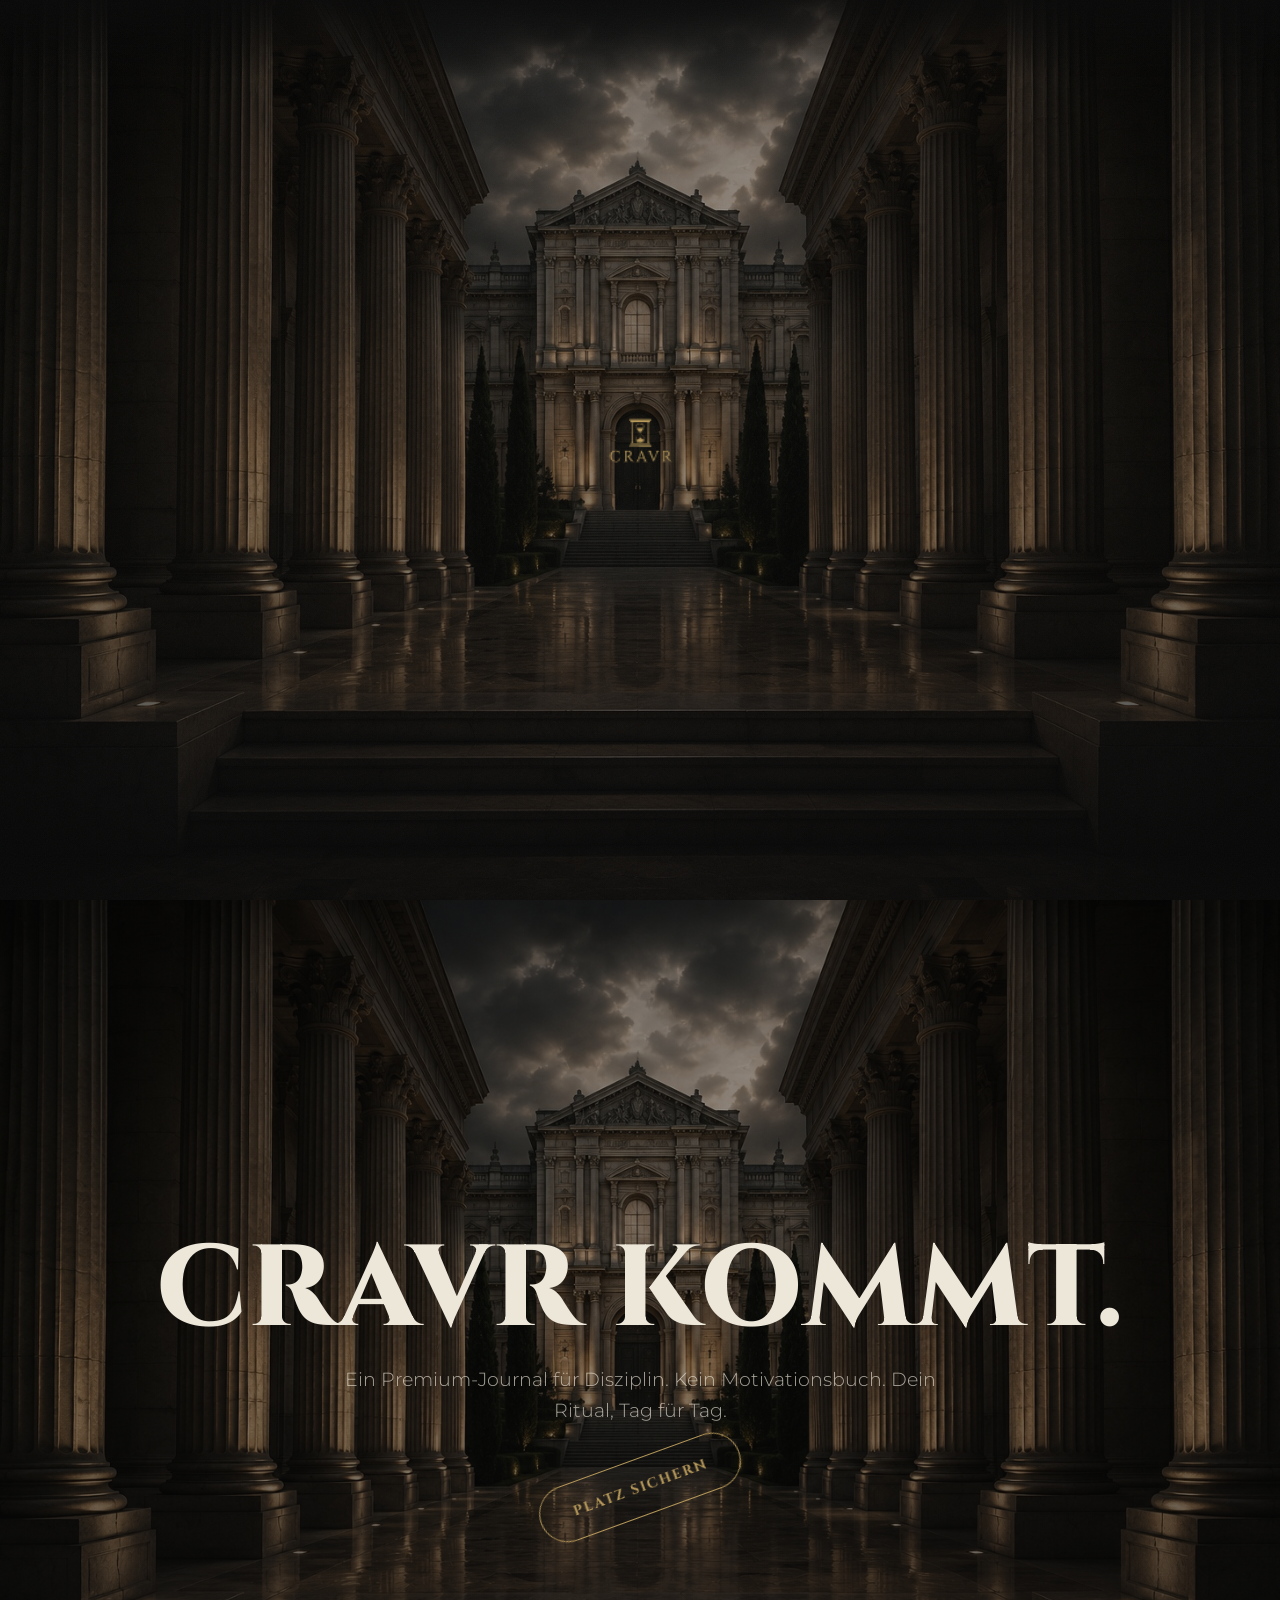
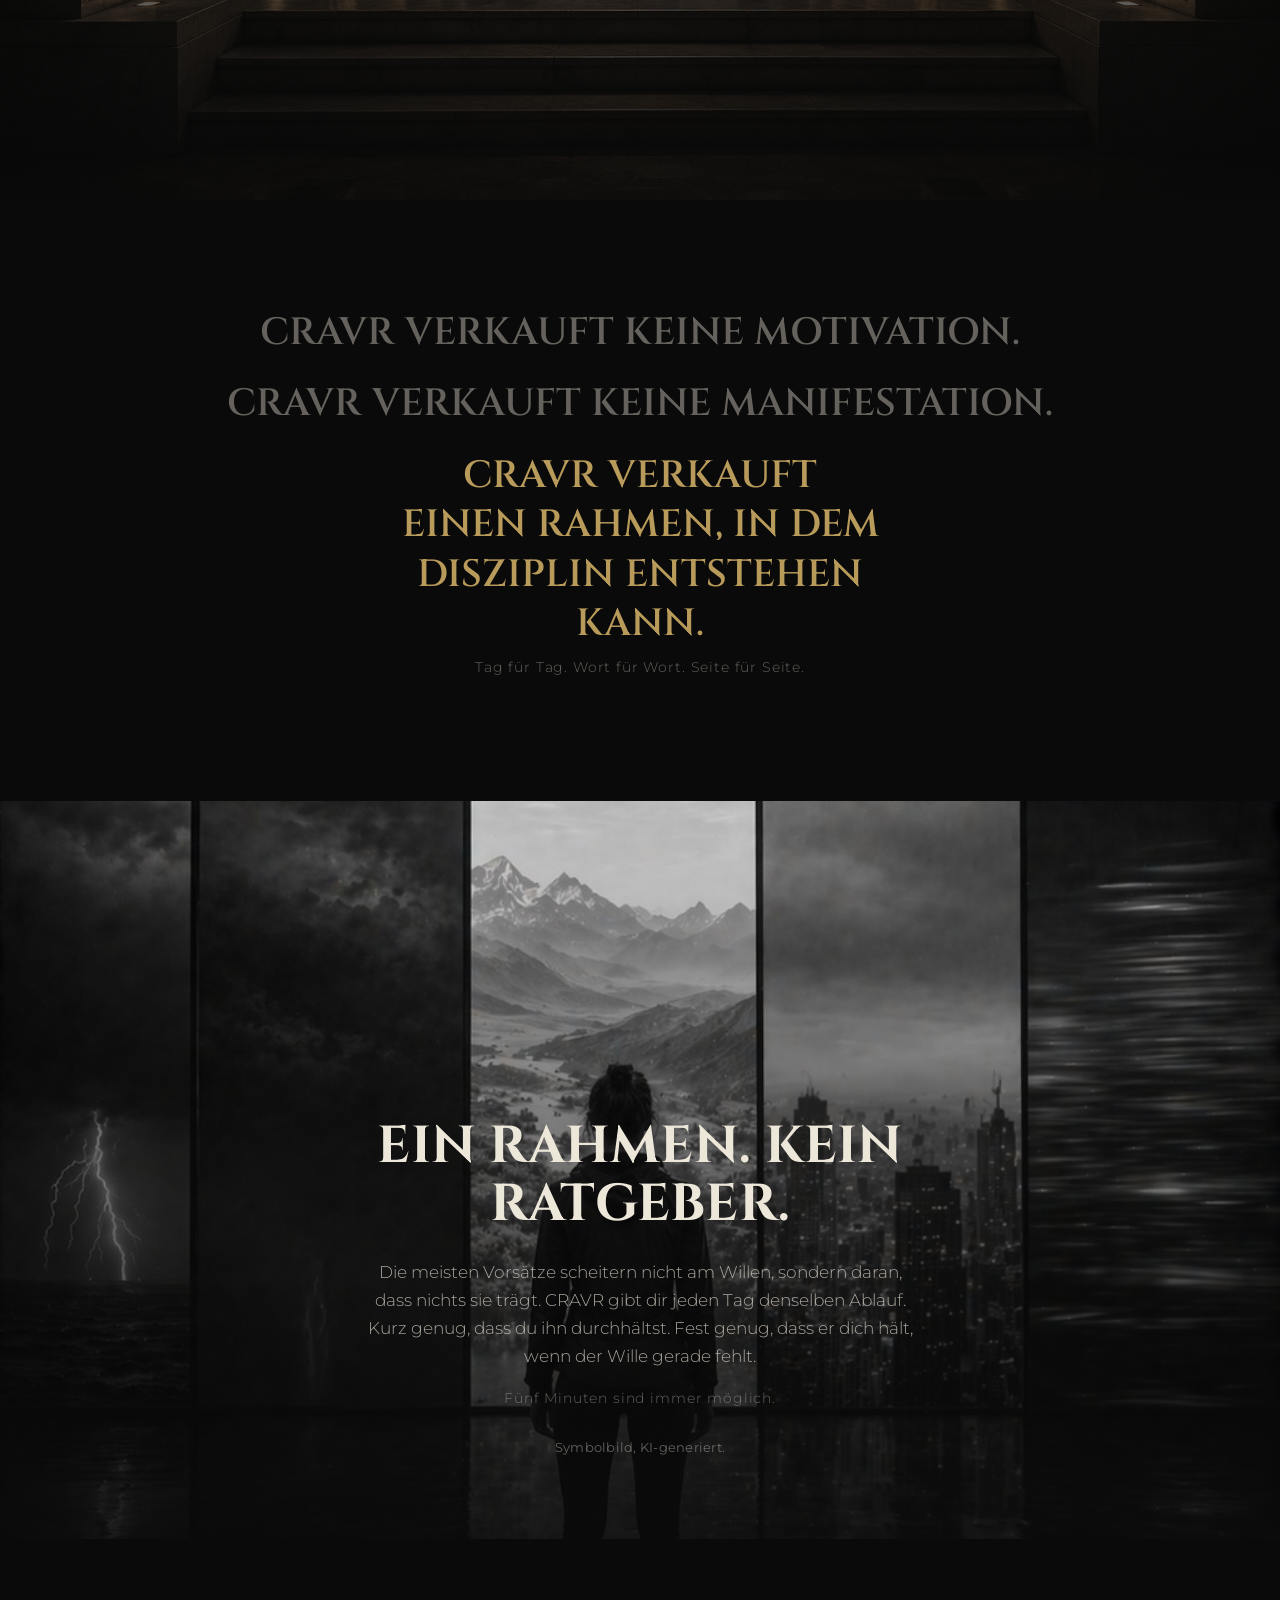
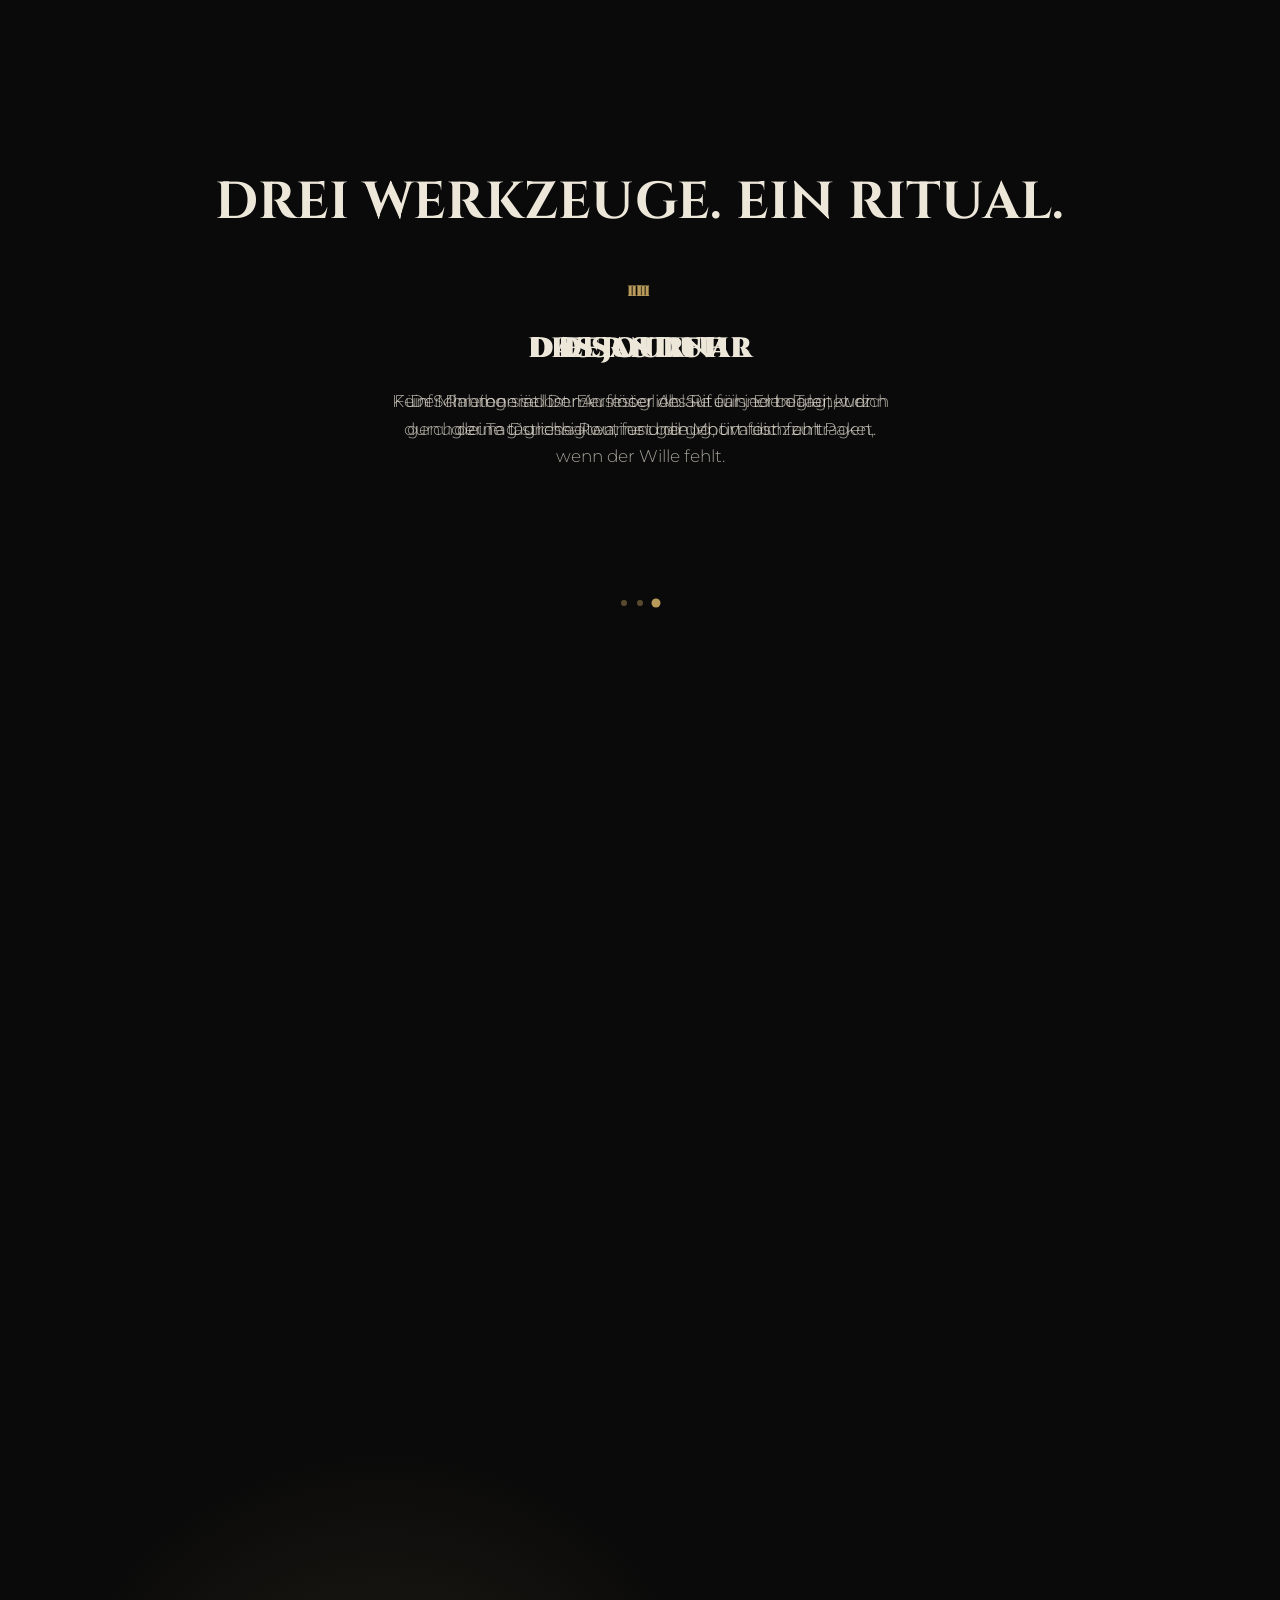
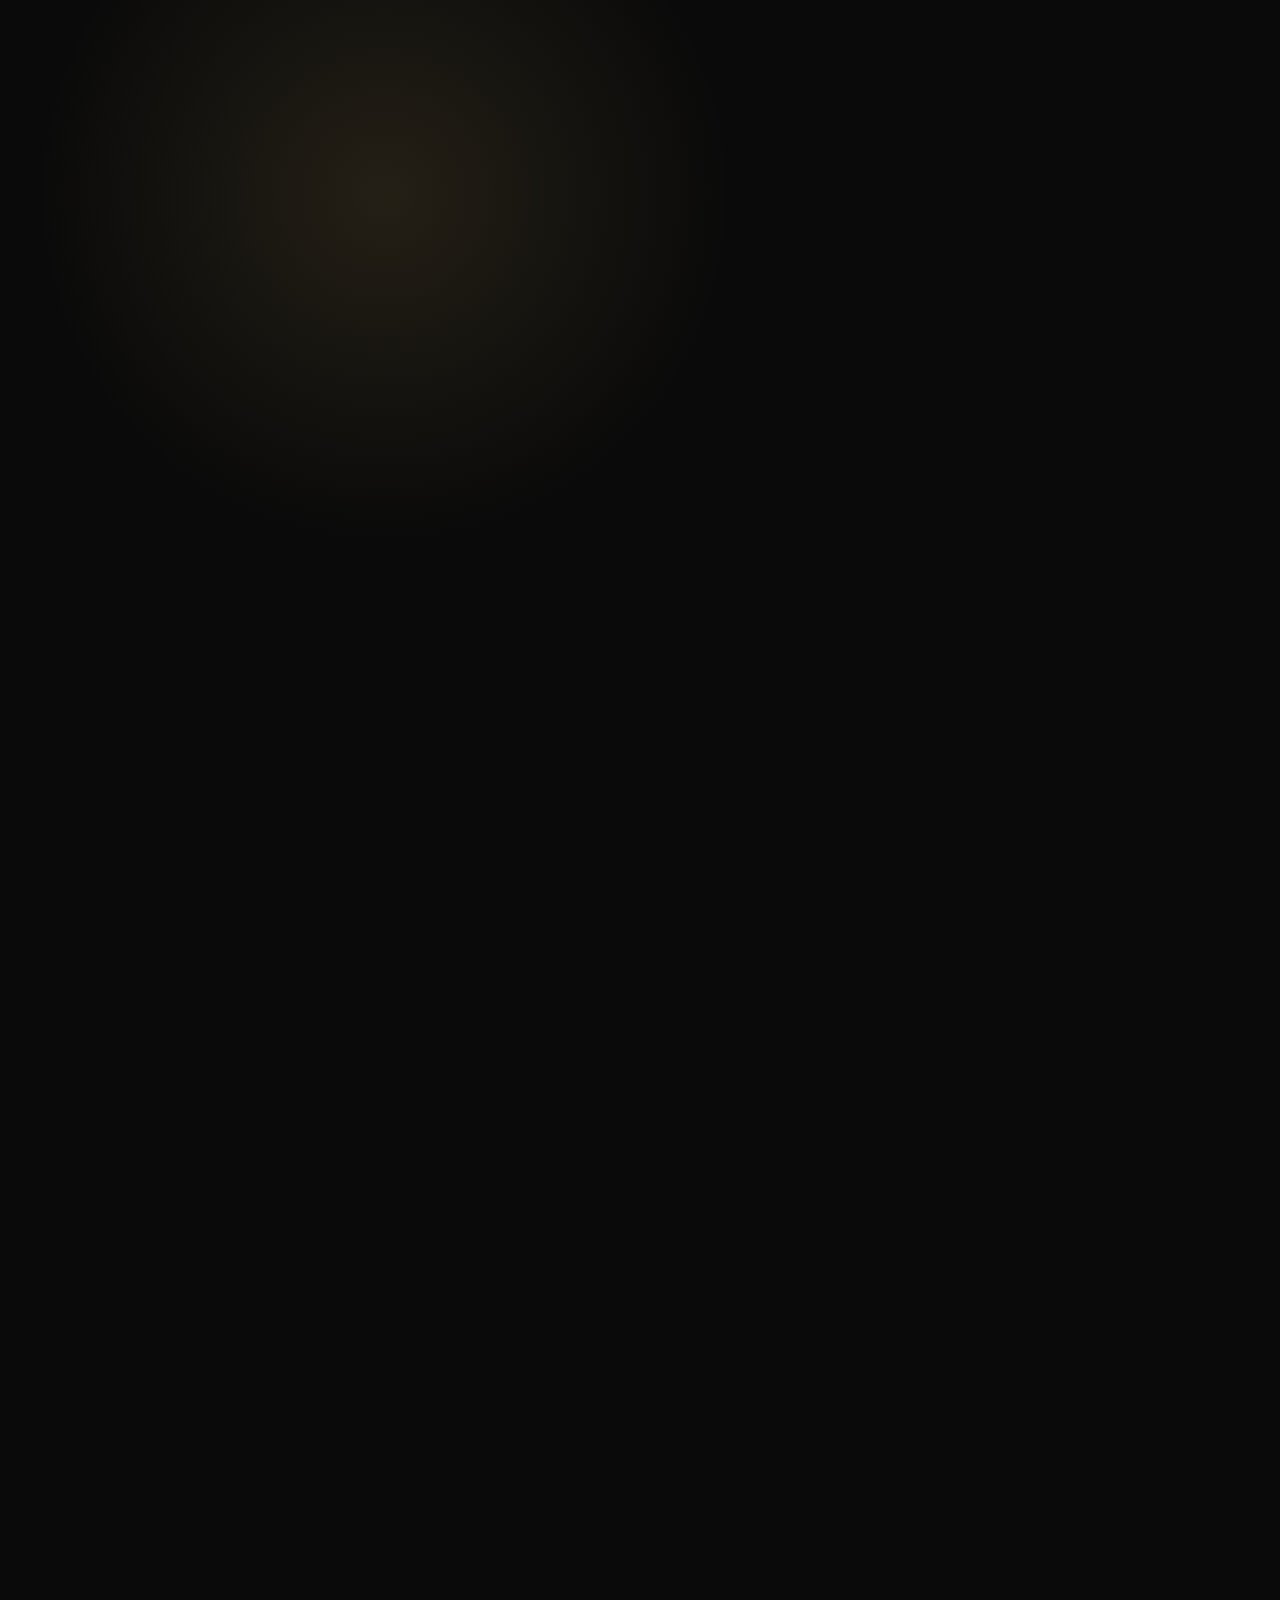
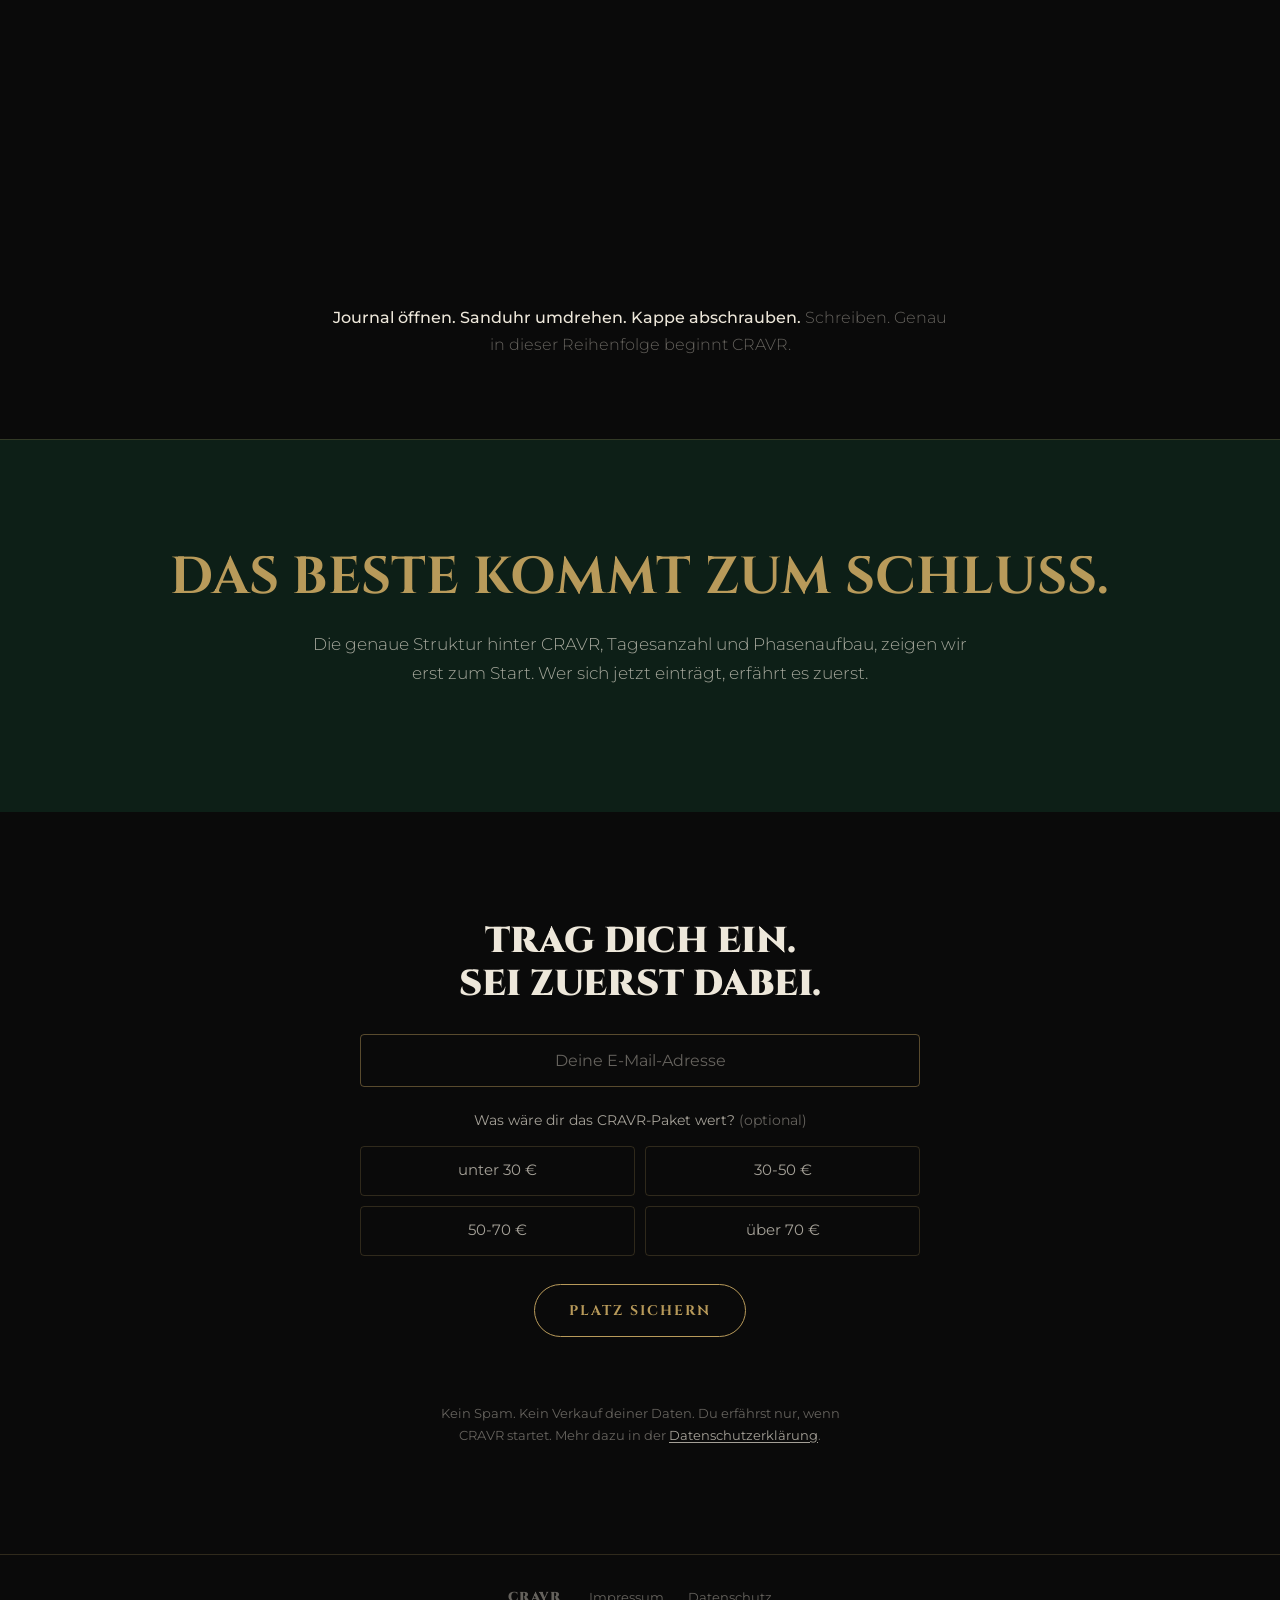
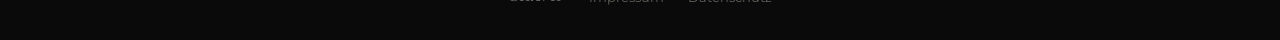
==== index.html @ fe22e970 "Zweite Feedback-Runde: Intro-Sequenz, Tempo, Copy - Neuer Intro-Bereich vor dem Hero: nur das grosse" ====
<!DOCTYPE html>
<html lang="de">
<head>
<meta charset="UTF-8">
<meta name="viewport" content="width=device-width, initial-scale=1.0">
<title>CRAVR kommt. Warteliste</title>
<meta name="description" content="CRAVR: ein Premium-Journal für Disziplin, mit Sanduhr und Stift als Teil des Rituals. Trag dich ein und sei zuerst dabei, wenn CRAVR startet.">
<meta name="robots" content="noindex, nofollow">
<meta property="og:title" content="CRAVR kommt.">
<meta property="og:description" content="Ein Premium-Journal für Disziplin. Trag dich ein und sei zuerst dabei.">
<meta property="og:image" content="assets/hero-architektur.jpg">
<meta property="og:type" content="website">
<link rel="icon" type="image/svg+xml" href="assets/logo.svg">
<link rel="stylesheet" href="styles.css">
</head>
<body>

  <div class="noise" aria-hidden="true"></div>

  <!-- Fester Kopfbereich: immer sichtbar, enthaelt nur zwei unsichtbare
       Zielmarken. Logo und Button "docken" dort per Scroll-Animation an,
       siehe .logo-fly / .cta-fly weiter unten. -->
  <header class="site-header">
    <div class="site-header-inner">
      <span class="header-slot header-slot-logo" data-header-logo-slot></span>
      <span class="header-slot header-slot-cta" data-header-cta-slot></span>
    </div>
  </header>

  <!-- Die tatsaechlich sichtbaren, beweglichen Elemente. Fixiert positioniert,
       ihre Position/Groesse wird per Scroll-Fortschritt berechnet (script.js).
       Ohne JavaScript oder bei reduzierter Bewegung bleiben sie unsichtbar,
       die Ankerpunkte in Intro und Hero uebernehmen dann die Anzeige. -->
  <img class="logo-fly" data-logo-fly src="assets/logo.svg" alt="CRAVR" width="40" height="40">
  <a class="ghost-button cta-fly" data-cta-fly href="#anmeldung">Platz sichern</a>

  <main>

    <!-- Intro: nur das Logo, gross. Materialisiert beim Laden, danach
         automatischer Weiterscroll zum Hauptbereich (script.js). -->
    <section class="intro-stage" data-intro-stage>
      <img class="hero-image" src="assets/hero-architektur.jpg" alt="" width="1536" height="1024">
      <div class="hero-scrim" aria-hidden="true"></div>
      <div class="intro-content">
        <img class="logo-anchor" data-logo-anchor src="assets/logo.svg" alt="CRAVR" width="92" height="92">
      </div>
    </section>

    <!-- Hero: Headline, Subline, CTA. Teilt sich das Architekturbild mit dem
         Intro fuer einen nahtlosen Eindruck. -->
    <section class="hero" data-hero>
      <img class="hero-image" src="assets/hero-architektur.jpg" alt="" width="1536" height="1024">
      <div class="hero-scrim" aria-hidden="true"></div>

      <div class="hero-content">
        <h1 class="hero-headline">CRAVR kommt.</h1>
        <p class="hero-subline">Ein Premium-Journal für Disziplin. Kein Motivationsbuch. Dein Ritual, Tag für Tag.</p>
        <a class="ghost-button cta-anchor" data-cta-anchor href="#anmeldung">Platz sichern</a>
      </div>
    </section>

    <!-- Markenkern-Moment: reine Typografie, radikale Leerfläche -->
    <section class="section section-creed reveal">
      <div class="section-inner">
        <p class="creed">
          <span class="creed-line creed-negative">CRAVR verkauft keine Motivation.</span>
          <span class="creed-line creed-negative">CRAVR verkauft keine Manifestation.</span>
          <span class="creed-line creed-positive">CRAVR verkauft einen Rahmen, in dem Disziplin entstehen kann.</span>
        </p>
        <p class="creed-rhythm">Tag für Tag. Wort für Wort. Seite für Seite.</p>
      </div>
    </section>

    <!-- Das Prinzip: vollflächiges Bild, erklärt das Warum ohne die Struktur zu zeigen -->
    <section class="section-image reveal">
      <img src="assets/sektion-saeulen.jpg" alt="" width="1023" height="1537">
      <div class="section-image-scrim" aria-hidden="true"></div>
      <div class="section-image-content">
        <div class="section-inner">
          <h2 class="section-headline">Ein Rahmen. Kein Ratgeber.</h2>
          <p class="section-body">
            Die meisten Vorsätze scheitern nicht am Willen, sondern daran, dass nichts sie trägt.
            CRAVR gibt dir jeden Tag denselben Ablauf. Kurz genug, dass du ihn durchhältst.
            Fest genug, dass er dich hält, wenn der Wille gerade fehlt.
          </p>
          <p class="creed-rhythm">Fünf Minuten sind immer möglich.</p>
          <p class="image-credit">Symbolbild, KI-generiert.</p>
        </div>
      </div>
    </section>

    <!-- Das Bundle: gepinnter Ausschnittwechsel, Text tauscht beim Scrollen, Hintergrund driftet leicht -->
    <section class="bundle-scroller reveal" id="bundle" data-bundle>
      <div class="bundle-glow" aria-hidden="true"></div>

      <div class="bundle-sticky">
        <div class="section-inner bundle-inner">
          <h2 class="section-headline">Drei Werkzeuge. Ein Ritual.</h2>

          <div class="bundle-panel" data-bundle-panel>
            <div class="bundle-slide is-active" data-slide="0">
              <span class="bundle-numeral">I</span>
              <h3 class="bundle-title">Das Journal</h3>
              <p class="bundle-text">Der Rahmen selbst. Ein fester Ablauf für jeden Tag, kurz genug zum Durchhalten, fest genug, um dich zu tragen, wenn der Wille fehlt.</p>
            </div>
            <div class="bundle-slide" data-slide="1">
              <span class="bundle-numeral">II</span>
              <h3 class="bundle-title">Die Sanduhr</h3>
              <p class="bundle-text">Fünf Minuten sind immer möglich. Sie erinnert daran, wenn der Tag stressig war und die Motivation fehlt.</p>
            </div>
            <div class="bundle-slide" data-slide="2">
              <span class="bundle-numeral">III</span>
              <h3 class="bundle-title">Der Stift</h3>
              <p class="bundle-text">Kein Schreibgerät. Der Auslöser des Rituals. Er begleitet dich durch deine tägliche Routine und gehört fest zum Paket.</p>
            </div>
          </div>

          <div class="bundle-dots" aria-hidden="true">
            <span class="bundle-dot is-active" data-dot="0"></span>
            <span class="bundle-dot" data-dot="1"></span>
            <span class="bundle-dot" data-dot="2"></span>
          </div>
        </div>
      </div>

      <div class="bundle-anchor" data-anchor="0"></div>
      <div class="bundle-anchor" data-anchor="1"></div>
      <div class="bundle-anchor" data-anchor="2"></div>

      <p class="bundle-ritual"><strong>Journal öffnen. Sanduhr umdrehen. Kappe abschrauben.</strong> Schreiben. Genau in dieser Reihenfolge beginnt CRAVR.</p>
    </section>

    <!-- Verknappung: macht das Geheimnis zum Grund für die Eintragung -->
    <section class="section section-open reveal">
      <div class="section-inner">
        <h2 class="section-headline">Das Beste kommt zum Schluss.</h2>
        <p class="section-body">Die genaue Struktur hinter CRAVR, Tagesanzahl und Phasenaufbau, zeigen wir erst zum Start. Wer sich jetzt einträgt, erfährt es zuerst.</p>
      </div>
    </section>

    <!-- Formular: einziger Conversion-Punkt der Seite -->
    <section class="section section-form" id="anmeldung">
      <div class="section-inner">
        <div class="form-shell">
          <h2 class="form-headline">Trag dich ein.<br>Sei zuerst dabei.</h2>

          <form id="waitlist-form" class="waitlist-form" data-endpoint="https://cravr-warteliste.cravr-official.workers.dev" novalidate>

            <label class="visually-hidden" for="email">Deine E-Mail-Adresse</label>
            <input
              type="email"
              id="email"
              name="email"
              class="email-input"
              placeholder="Deine E-Mail-Adresse"
              autocomplete="email"
              required
            >

            <!-- Honeypot: für Menschen unsichtbar, Bots füllen es aus -->
            <div class="hp-field" aria-hidden="true">
              <label for="website">Bitte dieses Feld leer lassen</label>
              <input type="text" id="website" name="website" tabindex="-1" autocomplete="off">
            </div>

            <fieldset class="price-signal">
              <legend>Was wäre dir das CRAVR-Paket wert? <span class="optional">(optional)</span></legend>
              <div class="price-options">
                <label class="price-option">
                  <input type="radio" name="PRICE_SIGNAL" value="unter_30">
                  <span>unter 30&nbsp;&euro;</span>
                </label>
                <label class="price-option">
                  <input type="radio" name="PRICE_SIGNAL" value="30_50">
                  <span>30-50&nbsp;&euro;</span>
                </label>
                <label class="price-option">
                  <input type="radio" name="PRICE_SIGNAL" value="50_70">
                  <span>50-70&nbsp;&euro;</span>
                </label>
                <label class="price-option">
                  <input type="radio" name="PRICE_SIGNAL" value="ueber_70">
                  <span>über 70&nbsp;&euro;</span>
                </label>
              </div>
            </fieldset>

            <button type="submit" class="ghost-button submit-button">Platz sichern</button>

            <p class="form-message" id="form-message" role="status" aria-live="polite"></p>
          </form>

          <p class="fine-print">Kein Spam. Kein Verkauf deiner Daten. Du erfährst nur, wenn CRAVR startet. Mehr dazu in der <a href="datenschutz.html">Datenschutzerklärung</a>.</p>
        </div>
      </div>
    </section>

  </main>

  <footer class="site-footer">
    <div class="section-inner footer-inner">
      <span class="footer-brand">CRAVR</span>
      <nav class="footer-nav">
        <a href="impressum.html">Impressum</a>
        <a href="datenschutz.html">Datenschutz</a>
      </nav>
    </div>
  </footer>

  <script src="script.js"></script>
</body>
</html>
---- styles.css ----
/* ==========================================================================
   CRAVR - Warteliste. Designsystem als CSS-Variablen.
   Struktur-Vorbild: Air (styles.refero.design). Farben/Schriften: CRAVR-Marke,
   final bestätigt 2026-07-21, siehe 02-Projects/Business/CRAVR/Marke/Marken Identity/.
   ========================================================================== */

@font-face {
  font-family: "Cinzel";
  src: url("fonts/Cinzel/Cinzel-VariableFont_wght.ttf") format("truetype-variations");
  font-weight: 400 900;
  font-style: normal;
  font-display: swap;
}

@font-face {
  font-family: "Montserrat";
  src: url("fonts/Montserrat/Montserrat-VariableFont_wght.ttf") format("truetype-variations");
  font-weight: 300 800;
  font-style: normal;
  font-display: swap;
}

:root {
  --deep-green: #0d1f17;
  --rich-black: #0a0a0a;
  --dark-gold: #b89a5a;
  --cream: #ede7da;
  --cream-dim: rgb(237 231 218 / 68%);
  --cream-faint: rgb(237 231 218 / 40%);
  --gold-line: rgb(184 154 90 / 22%);
  --gold-line-strong: rgb(184 154 90 / 46%);

  --font-display: "Cinzel", "Times New Roman", serif;
  --font-body: "Montserrat", -apple-system, "Segoe UI", sans-serif;

  --unit: 4px;
  --max-width: 1180px;
  --edge: clamp(20px, 5vw, 64px);
  --header-height: 76px;

  --radius-sm: 4px;
  --radius-md: 8px;
  --radius-lg: 12px;
  --radius-pill: 9999px;

  color-scheme: dark;
}

* {
  box-sizing: border-box;
}

html {
  scroll-behavior: smooth;
}

@media (prefers-reduced-motion: reduce) {
  html {
    scroll-behavior: auto;
  }
}

body {
  margin: 0;
  background: var(--rich-black);
  color: var(--cream);
  font-family: var(--font-body);
  font-weight: 400;
  font-size: 17px;
  line-height: 1.65;
  -webkit-font-smoothing: antialiased;
}

img {
  max-width: 100%;
  display: block;
}

a {
  color: inherit;
}

.visually-hidden {
  position: absolute;
  width: 1px;
  height: 1px;
  padding: 0;
  margin: -1px;
  overflow: hidden;
  clip: rect(0, 0, 0, 0);
  white-space: nowrap;
  border: 0;
}

.noise {
  position: fixed;
  inset: 0;
  z-index: 60;
  pointer-events: none;
  opacity: 0.035;
  background-image: url("data:image/svg+xml,%3Csvg xmlns=%22http://www.w3.org/2000/svg%22 width=%22120%22 height=%22120%22%3E%3Cfilter id=%22n%22%3E%3CfeTurbulence type=%22fractalNoise%22 baseFrequency=%220.9%22 numOctaves=%222%22 stitchTiles=%22stitch%22/%3E%3C/filter%3E%3Crect width=%22100%25%22 height=%22100%25%22 filter=%22url(%23n)%22/%3E%3C/svg%3E");
}

.section-inner {
  max-width: var(--max-width);
  margin: 0 auto;
  padding: 0 var(--edge);
}

.logo-mark {
  width: 40px;
  height: 40px;
  display: block;
}

.ghost-button {
  display: inline-flex;
  align-items: center;
  justify-content: center;
  gap: 10px;
  padding: 16px 34px;
  border: 1px solid var(--dark-gold);
  border-radius: var(--radius-pill);
  background: transparent;
  color: var(--dark-gold);
  font-family: var(--font-display);
  font-weight: 700;
  font-size: 14px;
  letter-spacing: 0.14em;
  text-transform: uppercase;
  text-decoration: none;
  white-space: nowrap;
  cursor: pointer;
  transition: background-color 0.25s cubic-bezier(0.16, 1, 0.3, 1),
    color 0.25s cubic-bezier(0.16, 1, 0.3, 1),
    transform 0.15s cubic-bezier(0.16, 1, 0.3, 1);
}

.ghost-button:hover {
  background: var(--dark-gold);
  color: var(--rich-black);
}

.ghost-button:active {
  transform: scale(0.98);
}

.ghost-button:focus-visible {
  outline: 2px solid var(--dark-gold);
  outline-offset: 3px;
}

/* ==========================================================================
   Fester Kopfbereich: durchgehend sichtbar. Logo und Button "docken" hier
   an, siehe .logo-fly / .cta-fly. Die beiden Slots selbst bleiben unsichtbar,
   sie markieren nur die Zielposition fuer die Flug-Animation.
   ========================================================================== */

.site-header {
  position: fixed;
  top: 0;
  left: 0;
  right: 0;
  z-index: 50;
  height: var(--header-height);
  display: flex;
  align-items: center;
  padding: 0 var(--edge);
  background: linear-gradient(180deg, rgb(10 10 10 / 82%) 0%, rgb(10 10 10 / 0%) 100%);
  pointer-events: none;
}

.site-header-inner {
  max-width: var(--max-width);
  margin: 0 auto;
  width: 100%;
  height: 100%;
  display: flex;
  align-items: center;
  justify-content: space-between;
}

.header-slot {
  display: block;
  visibility: hidden;
}

.header-slot-logo {
  width: 40px;
  height: 40px;
}

.header-slot-cta {
  width: 1px;
  height: 1px;
}

/* ==========================================================================
   Intro und Hero
   ========================================================================== */

.intro-stage,
.hero {
  position: relative;
  min-height: 100dvh;
  display: flex;
  align-items: center;
  justify-content: center;
  overflow: hidden;
}

.hero-image {
  position: absolute;
  inset: 0;
  width: 100%;
  height: 100%;
  object-fit: cover;
  object-position: center 30%;
}

.hero-scrim {
  position: absolute;
  inset: 0;
  background:
    linear-gradient(180deg, rgb(10 10 10 / 45%) 0%, rgb(10 10 10 / 40%) 45%, rgb(10 10 10 / 82%) 100%);
}

.intro-content {
  position: relative;
  z-index: 2;
}

.logo-anchor {
  width: clamp(70px, 9vw, 108px);
  height: auto;
  animation: logo-materialize 1.1s cubic-bezier(0.16, 1, 0.3, 1) both;
  filter: drop-shadow(0 2px 3px rgb(10 10 10 / 70%)) drop-shadow(0 0 20px rgb(10 10 10 / 65%));
}

@keyframes logo-materialize {
  0% {
    opacity: 0;
    transform: scale(0.62) rotate(-16deg);
  }
  100% {
    opacity: 1;
    transform: scale(1) rotate(0deg);
  }
}

@media (prefers-reduced-motion: reduce) {
  .logo-anchor {
    animation: none;
  }
}

.hero-content {
  position: relative;
  z-index: 2;
  max-width: var(--max-width);
  margin: 0 auto;
  width: 100%;
  padding: clamp(96px, 14vh, 160px) var(--edge) clamp(48px, 8vh, 96px);
  display: flex;
  flex-direction: column;
  align-items: center;
  text-align: center;
}

.hero-headline {
  margin: 0 auto;
  font-family: var(--font-display);
  font-weight: 800;
  text-transform: uppercase;
  font-size: clamp(48px, 9vw, 128px);
  line-height: 0.92;
  letter-spacing: 0.01em;
  max-width: 14ch;
}

.hero-subline {
  margin: 20px auto 32px;
  max-width: 46ch;
  font-size: clamp(16px, 2vw, 19px);
  color: var(--cream-dim);
  font-weight: 300;
}

/* ---- Fliegendes Logo und fliegender Button ----
   Beide sind fest positioniert und unsichtbar, bis script.js ihre Anker
   (.logo-anchor, .cta-anchor) und Zielpunkte (.header-slot-*) vermessen
   hat. Danach folgen sie dem Scroll-Fortschritt per transform, siehe
   dort. Ohne JavaScript oder bei reduzierter Bewegung bleiben sie leer,
   die Anker selbst tragen dann die sichtbare Darstellung. */

.logo-fly,
.cta-fly {
  position: fixed;
  top: 0;
  left: 0;
  z-index: 55;
  opacity: 0;
  pointer-events: none;
  will-change: transform;
}

.logo-fly {
  width: 40px;
  height: 40px;
}

.cta-fly {
  white-space: nowrap;
}

body.js-flying .logo-fly,
body.js-flying .cta-fly {
  opacity: 1;
  pointer-events: auto;
}

body.js-flying .logo-anchor,
body.js-flying .cta-anchor {
  visibility: hidden;
}

/* ==========================================================================
   Sektionen, allgemein
   ========================================================================== */

.section {
  padding: clamp(72px, 12vh, 160px) 0;
}

.section-headline {
  font-family: var(--font-display);
  font-weight: 700;
  text-transform: uppercase;
  font-size: clamp(30px, 4.4vw, 52px);
  line-height: 1.12;
  margin: 0 0 24px;
  letter-spacing: 0.005em;
}

.section-body {
  max-width: 62ch;
  margin-left: auto;
  margin-right: auto;
  color: var(--cream-dim);
  font-size: 17px;
  font-weight: 300;
}

/* ---- Markenkern-Moment: reine Typografie, radikale Leerflaeche ---- */

.section-creed {
  background: var(--rich-black);
  text-align: center;
}

.creed {
  margin: 0;
  display: flex;
  flex-direction: column;
  align-items: center;
  gap: 22px;
}

.creed-line {
  font-family: var(--font-display);
  font-weight: 600;
  text-transform: uppercase;
  font-size: clamp(22px, 3.4vw, 38px);
  line-height: 1.3;
}

.creed-negative {
  color: var(--cream-faint);
}

.creed-positive {
  color: var(--dark-gold);
  max-width: 20ch;
}

.creed-rhythm {
  margin-top: 8px;
  font-size: 14px;
  letter-spacing: 0.06em;
  color: var(--cream-faint);
  font-weight: 300;
  text-transform: none;
}

/* ---- Prinzip: vollflaechiges Bild mit Text, zentriert ---- */

.section-image {
  position: relative;
  min-height: 82vh;
  display: flex;
  align-items: flex-end;
  overflow: hidden;
}

.section-image img {
  position: absolute;
  inset: 0;
  width: 100%;
  height: 100%;
  object-fit: cover;
}

.section-image-scrim {
  position: absolute;
  inset: 0;
  background: linear-gradient(180deg, rgb(10 10 10 / 15%) 0%, rgb(10 10 10 / 92%) 100%);
}

.section-image-content {
  position: relative;
  z-index: 1;
  width: 100%;
  padding-bottom: clamp(56px, 9vh, 96px);
  text-align: center;
}

.section-image-content .section-inner {
  max-width: 680px;
  margin: 0 auto;
}

.image-credit {
  margin: 28px 0 0;
  font-size: 12.5px;
  color: var(--cream-faint);
  letter-spacing: 0.02em;
}

/* ---- Bundle-Abschnitt: gepinnter Ausschnittwechsel wie bei der Air-Referenz ---- */

.bundle-scroller {
  position: relative;
  background: var(--rich-black);
}

.bundle-glow {
  position: absolute;
  inset: 0;
  z-index: 0;
  pointer-events: none;
  overflow: hidden;
  background: radial-gradient(560px circle at var(--glow-x, 30%) var(--glow-y, 35%), rgb(184 154 90 / 15%), transparent 62%);
  animation: bundle-glow-drift 24s ease-in-out infinite alternate;
}

@keyframes bundle-glow-drift {
  0% {
    --glow-x: 18%;
    --glow-y: 28%;
  }
  50% {
    --glow-x: 78%;
    --glow-y: 58%;
  }
  100% {
    --glow-x: 42%;
    --glow-y: 82%;
  }
}

@media (prefers-reduced-motion: reduce) {
  .bundle-glow {
    animation: none;
    --glow-x: 50%;
    --glow-y: 40%;
  }
}

.bundle-anchor {
  height: 155vh;
}

.bundle-sticky {
  position: sticky;
  top: 0;
  height: 100vh;
  display: flex;
  align-items: center;
  z-index: 1;
}

.bundle-inner {
  width: 100%;
  text-align: center;
}

.bundle-panel {
  position: relative;
  min-height: 280px;
  max-width: 46ch;
  margin: 48px auto 0;
}

.bundle-slide {
  position: absolute;
  inset: 0;
  display: flex;
  flex-direction: column;
  align-items: center;
  opacity: 0;
  transform: translateY(16px);
  transition: opacity 0.9s cubic-bezier(0.16, 1, 0.3, 1), transform 0.9s cubic-bezier(0.16, 1, 0.3, 1);
  pointer-events: none;
}

.bundle-slide.is-active {
  position: relative;
  opacity: 1;
  transform: none;
  pointer-events: auto;
}

.bundle-numeral {
  display: block;
  font-family: var(--font-display);
  font-weight: 900;
  color: var(--dark-gold);
  font-size: 15px;
  letter-spacing: 0.18em;
  margin-bottom: 22px;
}

.bundle-title {
  font-family: var(--font-display);
  font-weight: 900;
  text-transform: uppercase;
  font-size: clamp(22px, 3vw, 28px);
  letter-spacing: 0.02em;
  margin: 0 0 16px;
}

.bundle-text {
  color: var(--cream-dim);
  font-size: 16.5px;
  font-weight: 300;
  margin: 0;
}

.bundle-dots {
  display: flex;
  justify-content: center;
  gap: 10px;
  margin-top: 40px;
}

.bundle-dot {
  width: 6px;
  height: 6px;
  border-radius: 50%;
  background: var(--gold-line-strong);
  transition: background-color 0.3s ease, transform 0.3s ease;
}

.bundle-dot.is-active {
  background: var(--dark-gold);
  transform: scale(1.5);
}

.bundle-ritual {
  position: relative;
  z-index: 1;
  padding: clamp(56px, 9vh, 88px) 0;
  text-align: center;
  font-size: 16px;
  color: var(--cream-faint);
  font-weight: 300;
  max-width: 56ch;
  margin: 0 auto;
}

.bundle-ritual strong {
  color: var(--cream);
  font-weight: 500;
}

@media (prefers-reduced-motion: reduce) {
  .bundle-sticky {
    position: static;
    height: auto;
    padding: 0 0 24px;
  }

  .bundle-anchor {
    display: none;
  }

  .bundle-panel {
    min-height: auto;
  }

  .bundle-slide {
    position: static;
    opacity: 1;
    transform: none;
    pointer-events: auto;
    margin-bottom: 40px;
  }

  .bundle-dots {
    display: none;
  }
}

/* ---- Verknappung / bewusst offen ---- */

.section-open {
  background: var(--deep-green);
  border-top: 1px solid var(--gold-line);
  text-align: center;
}

.section-open .section-headline {
  color: var(--dark-gold);
}

/* ---- Formular ---- */

.section-form {
  background: var(--rich-black);
}

.form-shell {
  max-width: 560px;
  margin: 0 auto;
  text-align: center;
}

.form-headline {
  font-family: var(--font-display);
  font-weight: 900;
  text-transform: uppercase;
  font-size: clamp(26px, 3.4vw, 36px);
  line-height: 1.2;
  margin: 0 0 28px;
}

.waitlist-form {
  display: flex;
  flex-direction: column;
  align-items: center;
  gap: 22px;
}

.email-input {
  width: 100%;
  padding: 16px 20px;
  background: transparent;
  border: 1px solid var(--gold-line-strong);
  border-radius: var(--radius-sm);
  color: var(--cream);
  font-family: var(--font-body);
  font-size: 16px;
  text-align: center;
}

.email-input::placeholder {
  color: var(--cream-faint);
}

.email-input:focus-visible {
  outline: none;
  border-color: var(--dark-gold);
}

.hp-field {
  position: absolute;
  width: 1px;
  height: 1px;
  overflow: hidden;
  opacity: 0;
  pointer-events: none;
}

.price-signal {
  border: 0;
  padding: 0;
  margin: 0;
  width: 100%;
}

.price-signal legend {
  padding: 0;
  font-size: 14px;
  color: var(--cream-dim);
  margin-bottom: 14px;
  text-align: center;
  width: 100%;
}

.price-signal .optional {
  color: var(--cream-faint);
}

.price-options {
  display: grid;
  grid-template-columns: 1fr 1fr;
  gap: 10px;
}

.price-option {
  position: relative;
  display: block;
}

.price-option input {
  position: absolute;
  opacity: 0;
  width: 1px;
  height: 1px;
}

.price-option span {
  display: block;
  text-align: center;
  padding: 12px 8px;
  border: 1px solid var(--gold-line);
  border-radius: var(--radius-sm);
  font-size: 14.5px;
  color: var(--cream-dim);
  transition: border-color 0.2s ease, color 0.2s ease, background-color 0.2s ease;
  cursor: pointer;
}

.price-option input:checked + span {
  border-color: var(--dark-gold);
  color: var(--dark-gold);
  background: rgb(184 154 90 / 8%);
}

.price-option input:focus-visible + span {
  outline: 2px solid var(--dark-gold);
  outline-offset: 2px;
}

.submit-button {
  margin-top: 6px;
}

.form-message {
  min-height: 1.4em;
  font-size: 14.5px;
  margin: 0;
  text-align: center;
}

.form-message[data-state="ok"] {
  color: var(--dark-gold);
}

.form-message[data-state="error"] {
  color: #d98a6f;
}

.fine-print {
  margin: 24px auto 0;
  font-size: 13px;
  color: var(--cream-faint);
  max-width: 46ch;
  text-align: center;
}

.fine-print a {
  color: var(--cream-dim);
  text-decoration: underline;
  text-underline-offset: 2px;
}

.reveal {
  opacity: 0;
  transform: translateY(18px);
  transition: opacity 0.7s cubic-bezier(0.16, 1, 0.3, 1), transform 0.7s cubic-bezier(0.16, 1, 0.3, 1);
}

.reveal.is-visible {
  opacity: 1;
  transform: none;
}

@media (prefers-reduced-motion: reduce) {
  .reveal {
    opacity: 1;
    transform: none;
    transition: none;
  }
}

/* ==========================================================================
   Footer
   ========================================================================== */

.site-footer {
  background: var(--rich-black);
  border-top: 1px solid var(--gold-line);
  padding: 32px 0;
}

.footer-inner {
  display: flex;
  align-items: center;
  justify-content: center;
  gap: 16px 28px;
  flex-wrap: wrap;
  text-align: center;
}

.footer-brand {
  font-family: var(--font-display);
  font-weight: 900;
  letter-spacing: 0.12em;
  font-size: 13px;
  color: var(--cream-faint);
}

.footer-nav {
  display: flex;
  gap: 24px;
}

.footer-nav a {
  font-size: 13px;
  color: var(--cream-faint);
  text-decoration: none;
}

.footer-nav a:hover {
  color: var(--dark-gold);
}

/* ==========================================================================
   Rechtsseiten (Impressum, Datenschutz, Danke)
   ========================================================================== */

.legal-page {
  max-width: 760px;
  margin: 0 auto;
  padding: clamp(64px, 8vh, 96px) var(--edge) 96px;
}

.legal-back {
  display: inline-block;
  margin-bottom: 40px;
  font-size: 13.5px;
  color: var(--cream-faint);
  text-decoration: none;
}

.legal-back:hover {
  color: var(--dark-gold);
}

.legal-page h1 {
  font-family: var(--font-display);
  font-weight: 900;
  text-transform: uppercase;
  font-size: clamp(28px, 4vw, 40px);
  margin: 0 0 32px;
}

.legal-page h2 {
  font-family: var(--font-display);
  font-weight: 900;
  font-size: 18px;
  letter-spacing: 0.02em;
  margin: 40px 0 12px;
  color: var(--dark-gold);
}

.legal-page p,
.legal-page li {
  color: var(--cream-dim);
  font-size: 15.5px;
  font-weight: 300;
}

.legal-page ul {
  padding-left: 20px;
}

.legal-todo {
  padding: 16px 20px;
  border: 1px solid var(--gold-line-strong);
  border-radius: var(--radius-sm);
  color: var(--cream) !important;
  font-size: 14.5px !important;
}

.legal-page a {
  color: var(--cream);
}

.danke-page {
  min-height: 100dvh;
  display: flex;
  align-items: center;
  justify-content: center;
  text-align: center;
  padding: var(--edge);
}

.danke-inner {
  max-width: 480px;
}

.danke-inner .logo-mark {
  margin: 0 auto 32px;
}

/* ==========================================================================
   Responsive
   ========================================================================== */

@media (max-width: 767px) {
  .price-options {
    grid-template-columns: 1fr 1fr;
  }

  .hero-headline {
    max-width: 100%;
  }

  .bundle-panel {
    max-width: 32ch;
  }
}
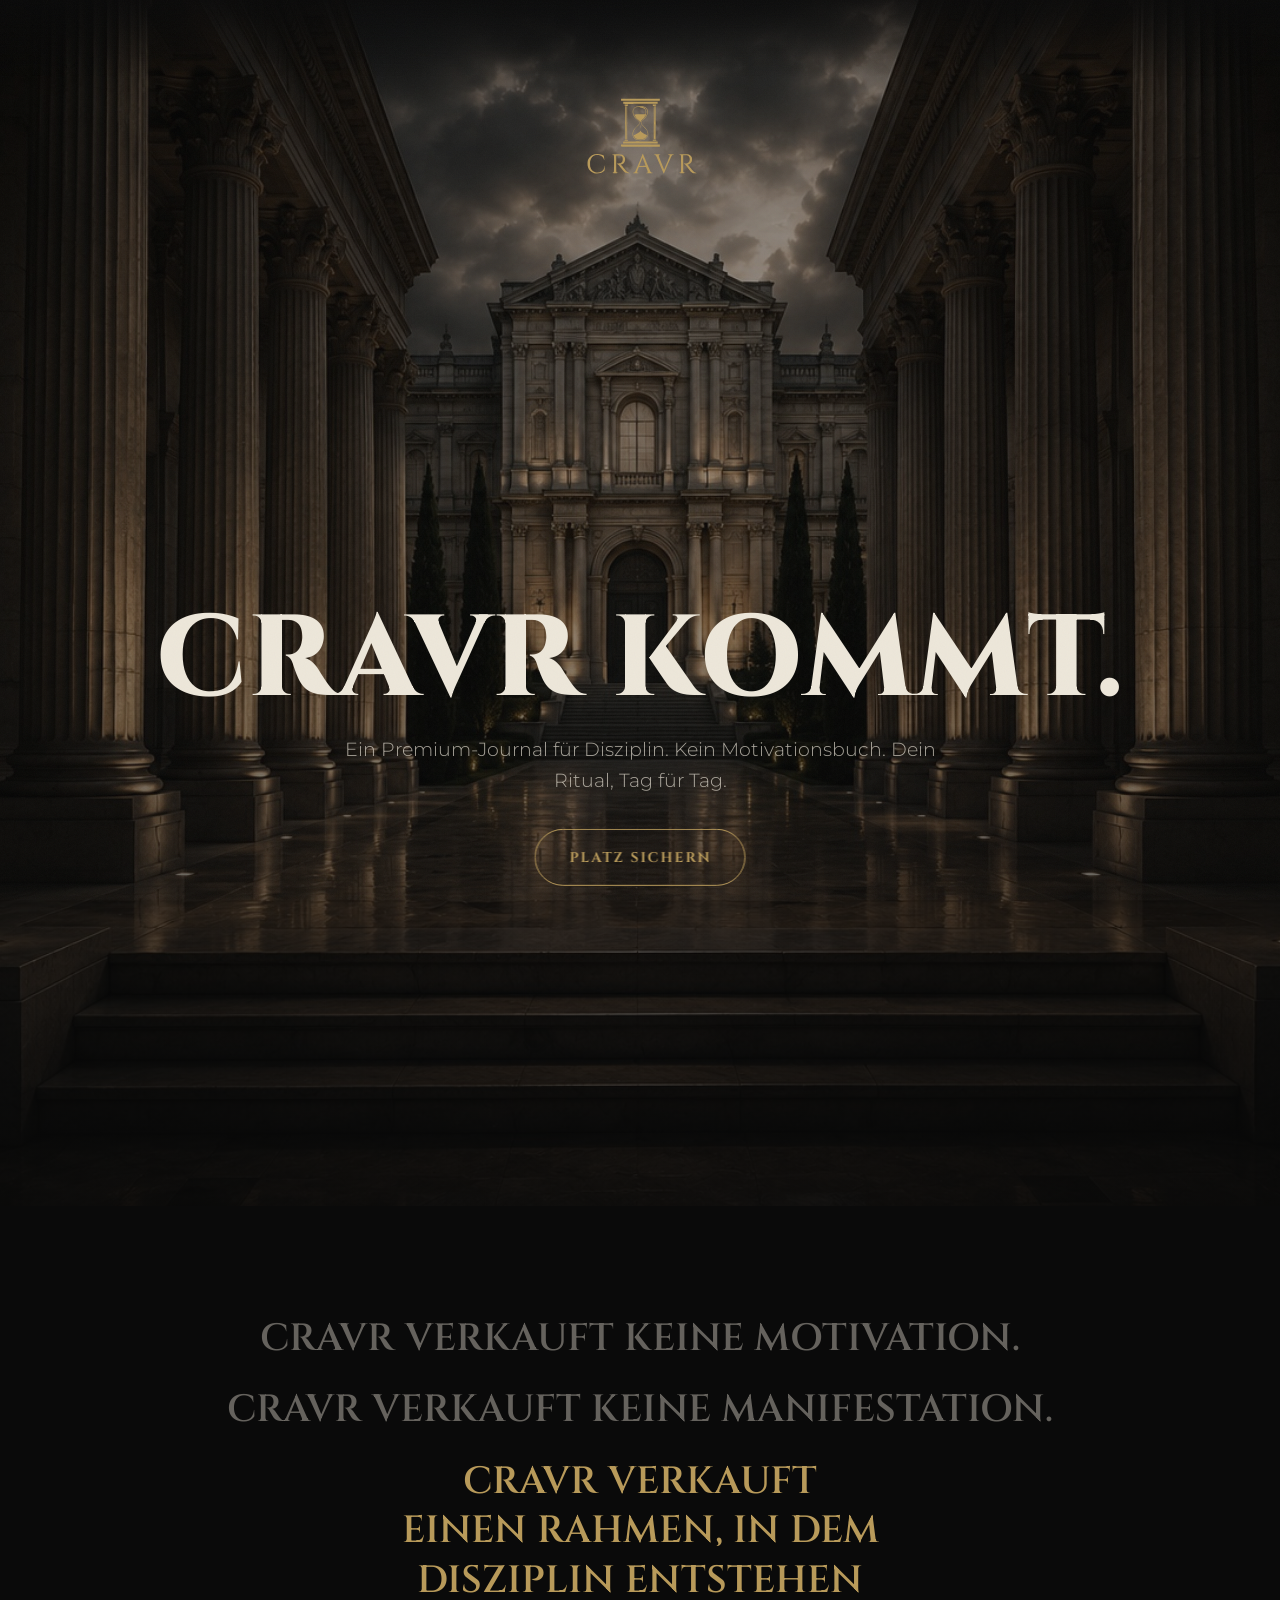
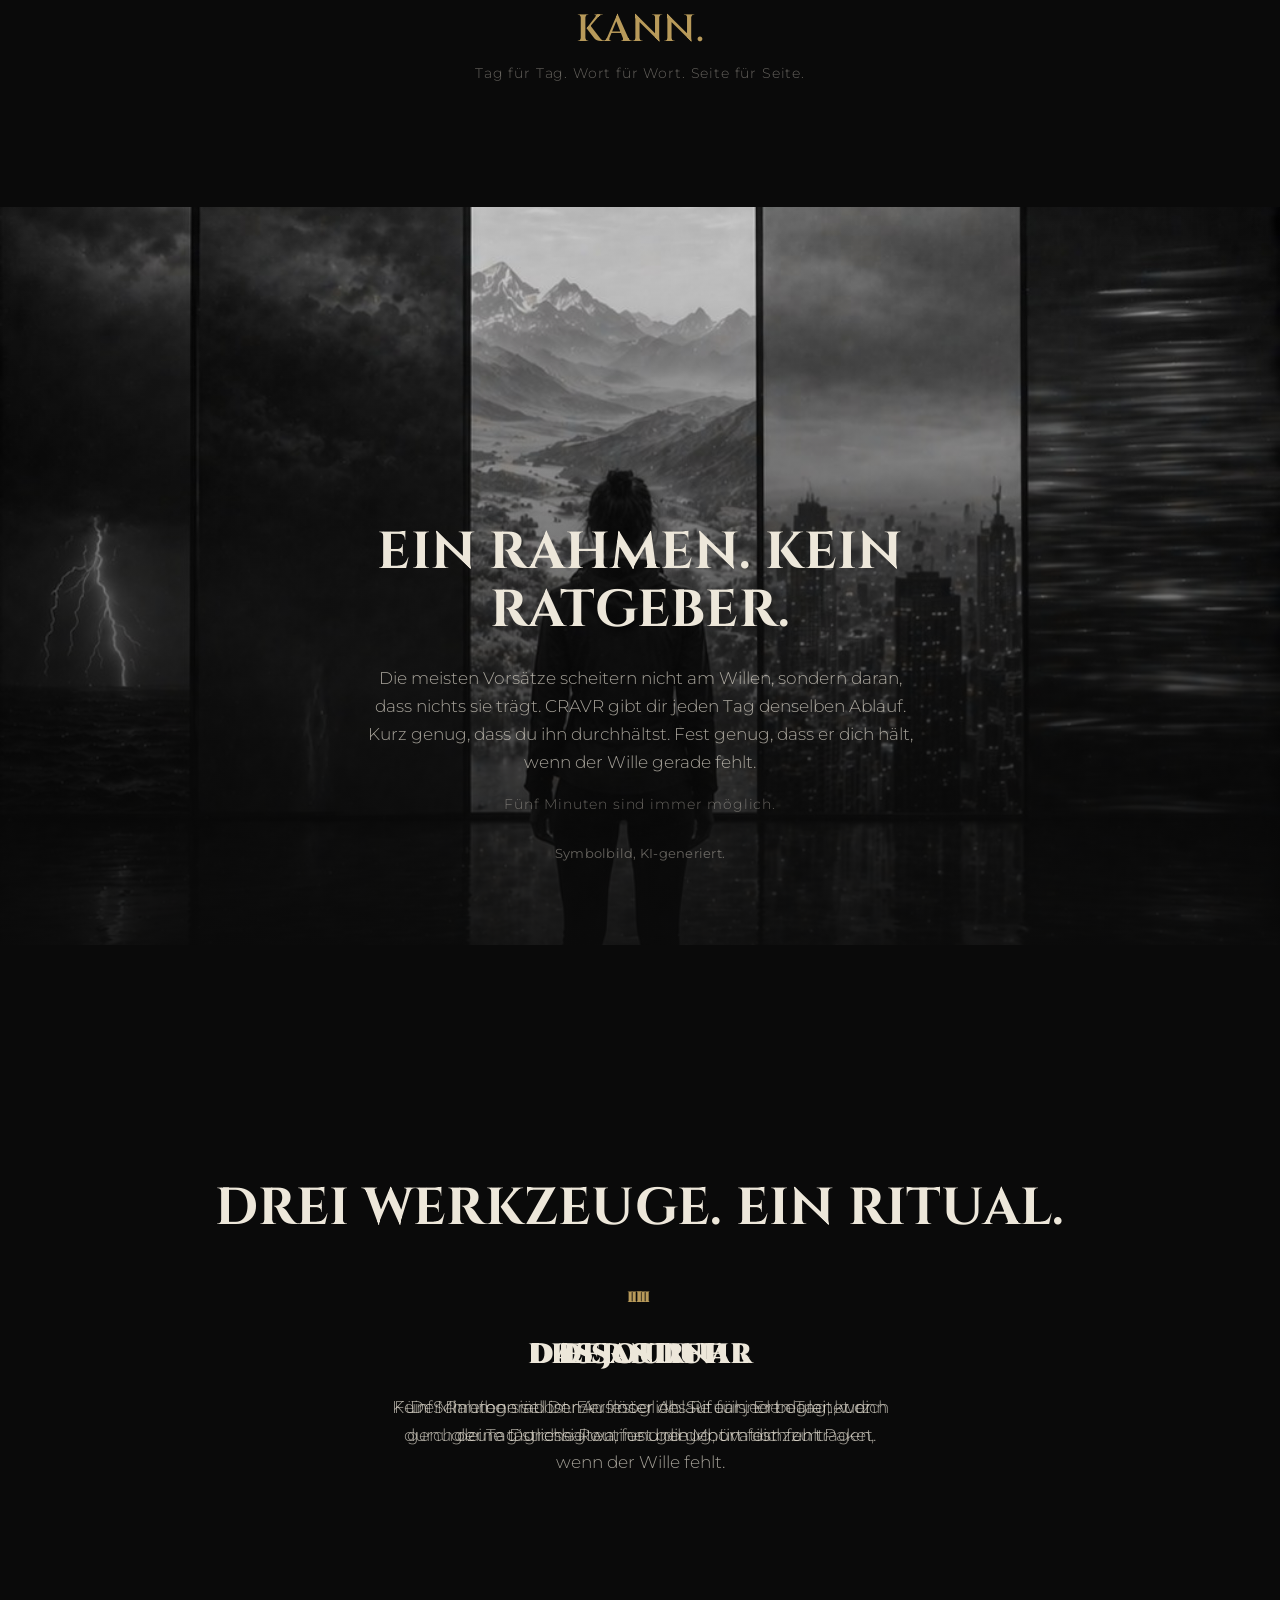
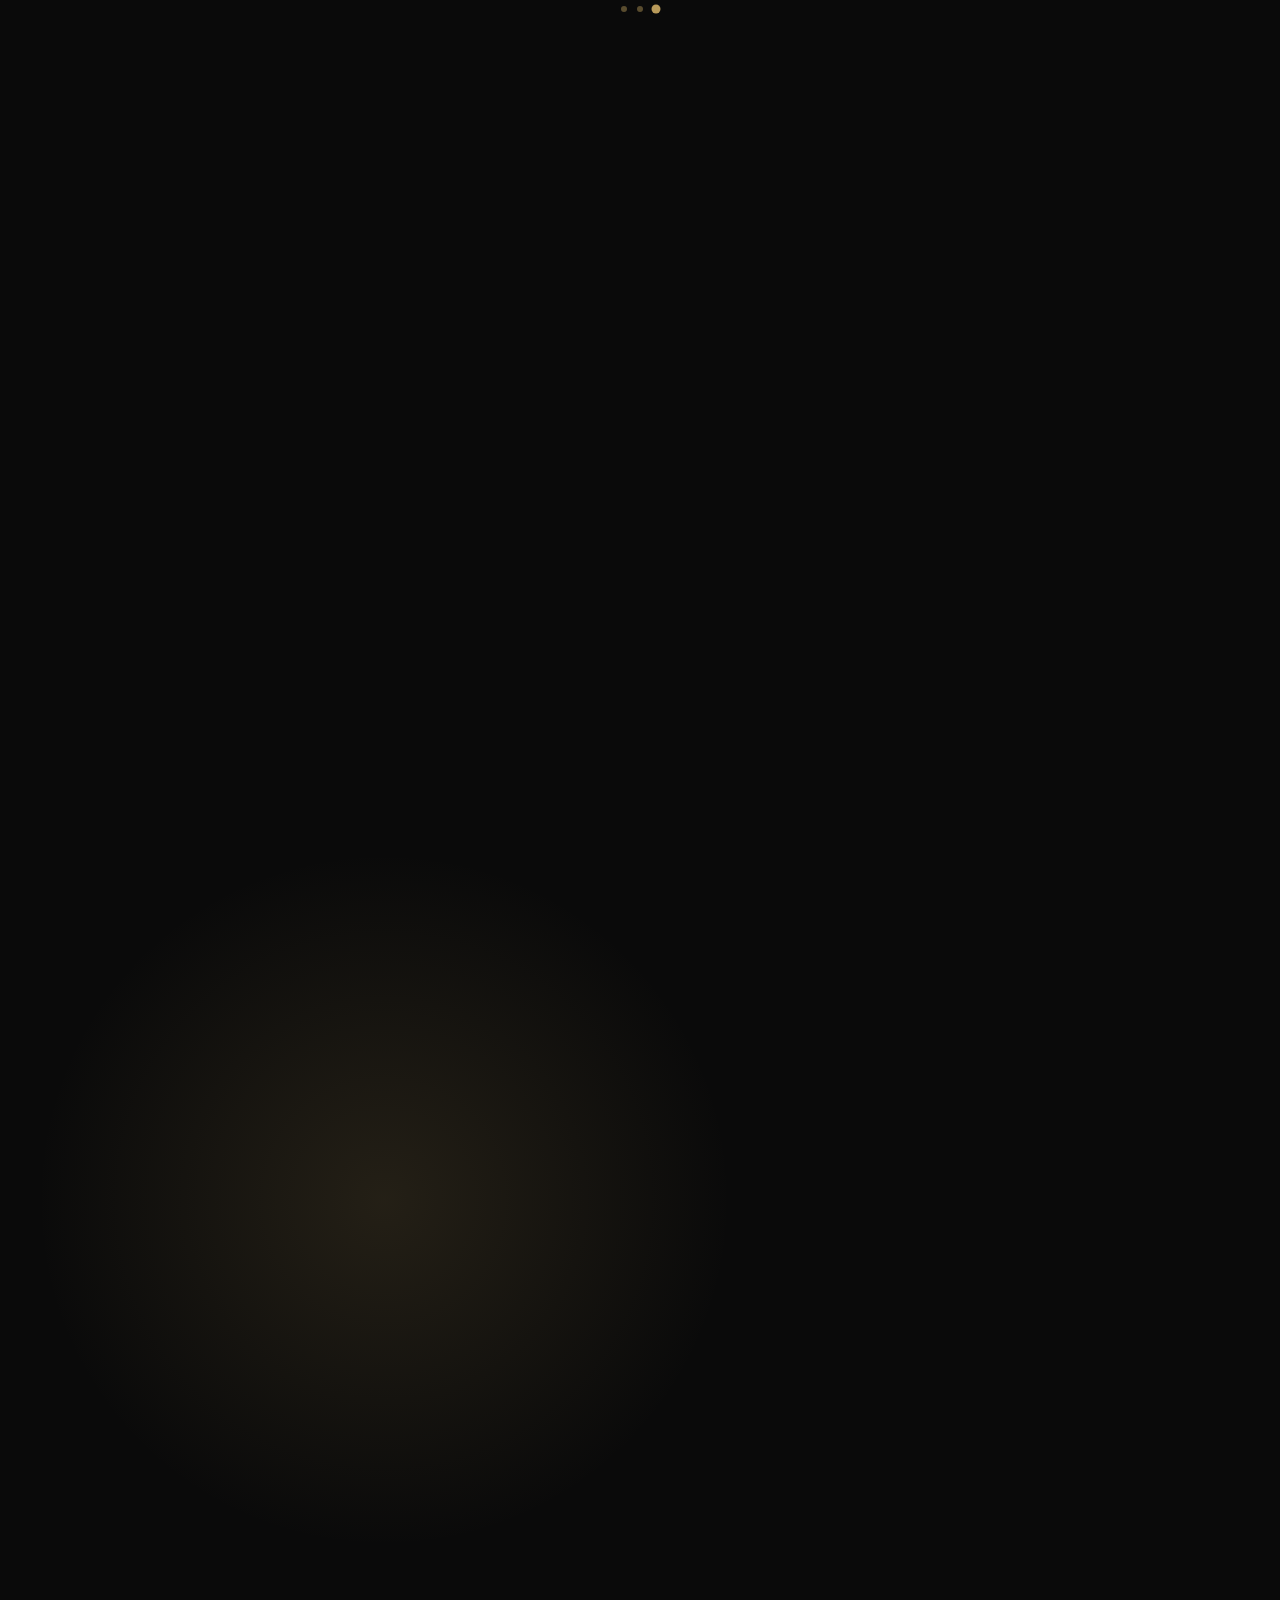
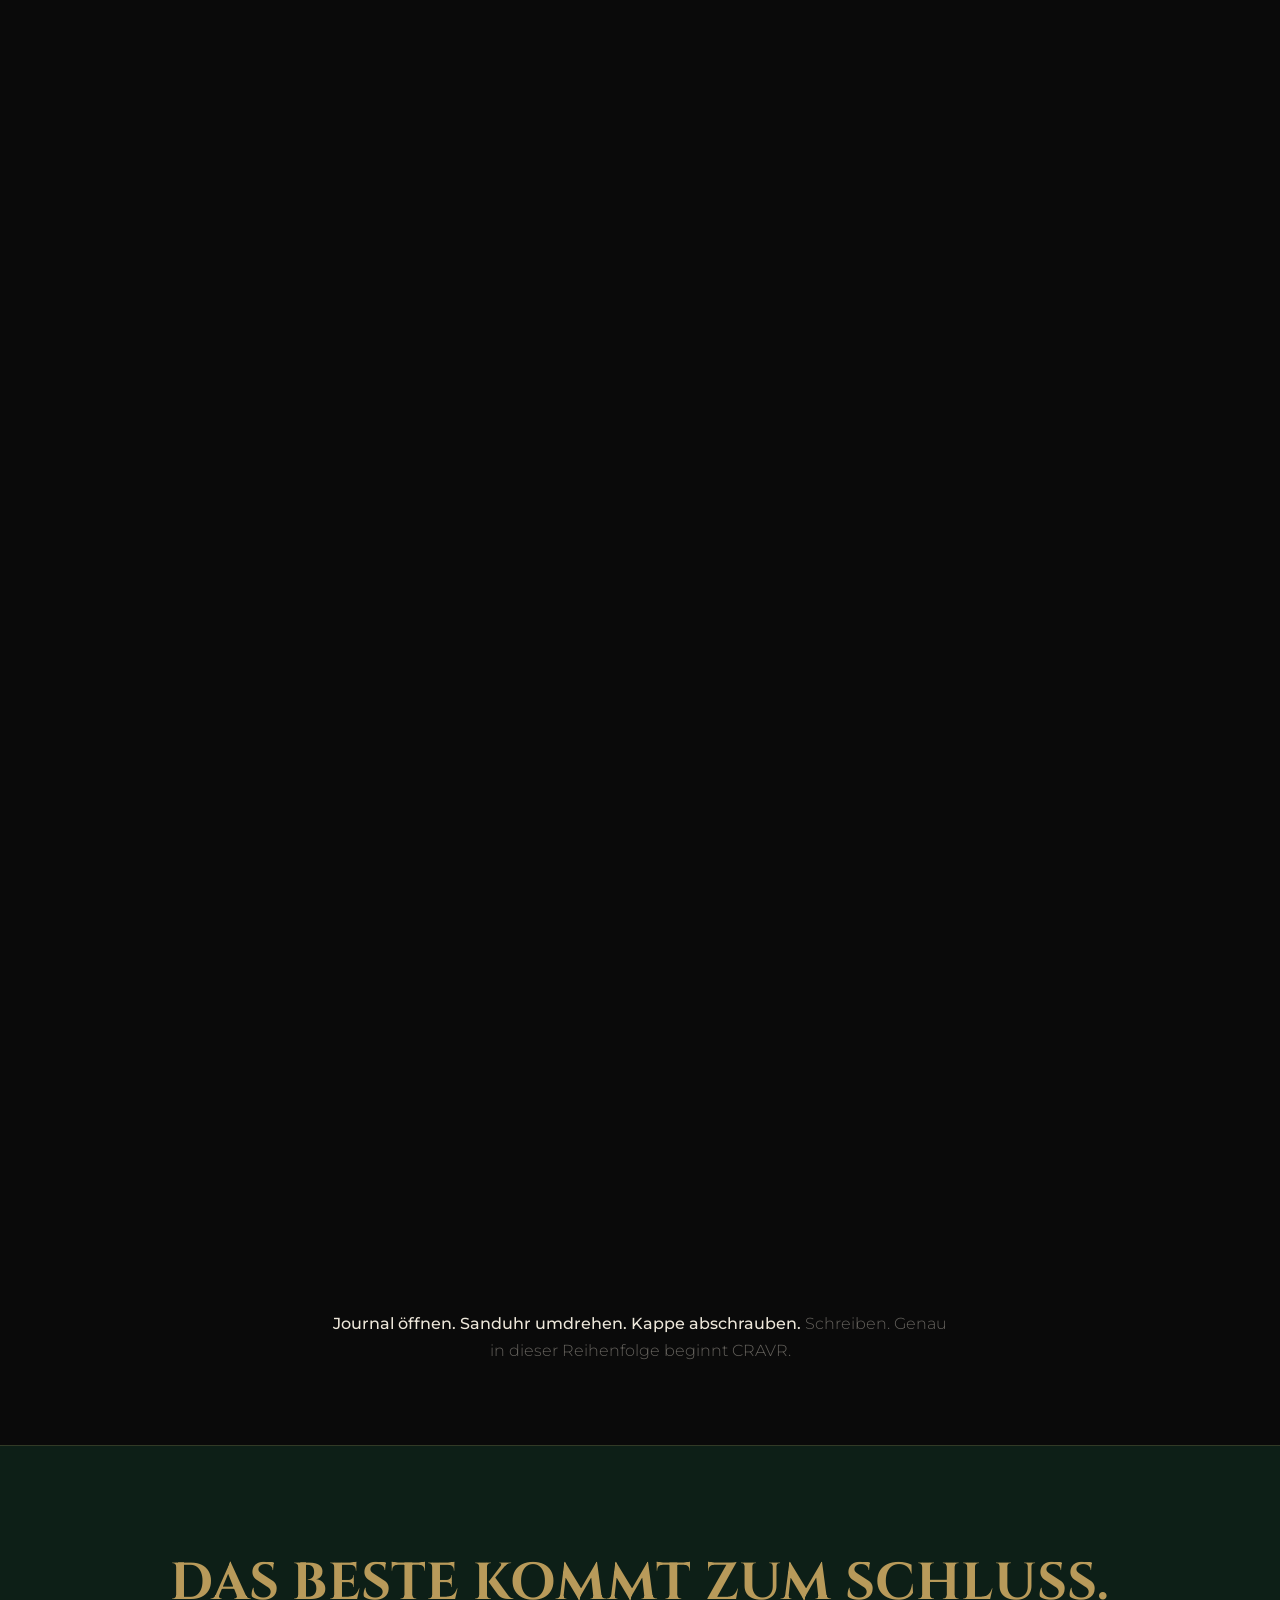
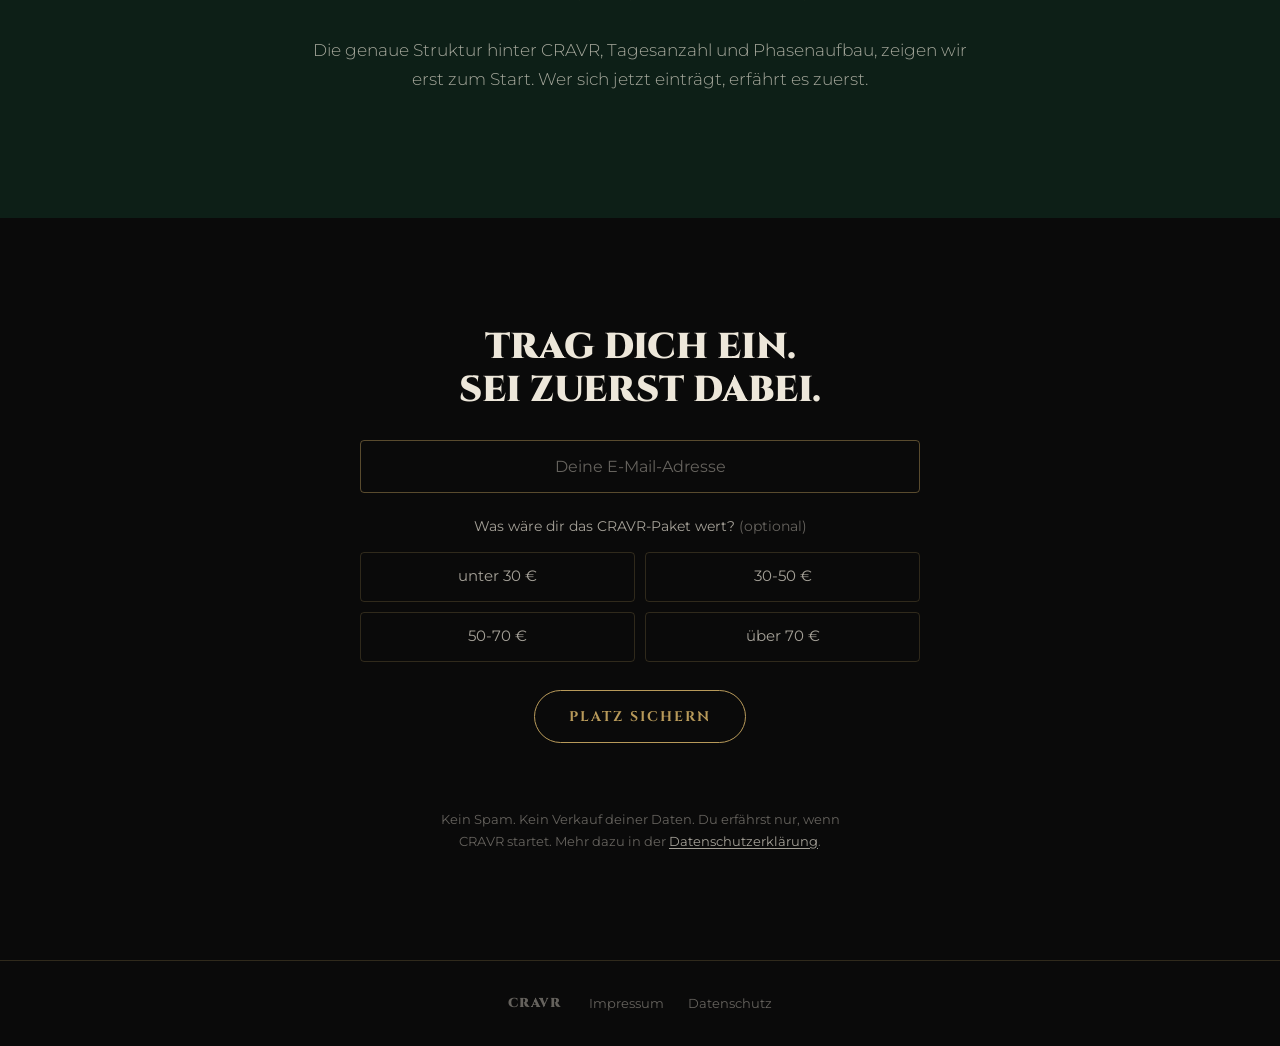
==== commit 43e97d83: "Dritte Feedback-Runde: Flugmechanik korrigiert, ein Hero-Bild, Bundle-Symmetrie Wurzelursachen statt" ====
--- a/index.html
+++ b/index.html
@@ -36,21 +36,17 @@
 
   <main>
 
-    <!-- Intro: nur das Logo, gross. Materialisiert beim Laden, danach
-         automatischer Weiterscroll zum Hauptbereich (script.js). -->
-    <section class="intro-stage" data-intro-stage>
-      <img class="hero-image" src="assets/hero-architektur.jpg" alt="" width="1536" height="1024">
-      <div class="hero-scrim" aria-hidden="true"></div>
-      <div class="intro-content">
-        <img class="logo-anchor" data-logo-anchor src="assets/logo.svg" alt="CRAVR" width="92" height="92">
-      </div>
-    </section>
-
-    <!-- Hero: Headline, Subline, CTA. Teilt sich das Architekturbild mit dem
-         Intro fuer einen nahtlosen Eindruck. -->
+    <!-- Ein einziges Hero-Bild, zwei Zonen: oben ein kleiner Streifen nur fuer
+         das Logo (materialisiert beim Laden, danach automatischer Weiterscroll,
+         siehe script.js), darunter der eigentliche Hero mit Headline. Logo und
+         Button fliegen von hier aus in den festen Kopfbereich. -->
     <section class="hero" data-hero>
       <img class="hero-image" src="assets/hero-architektur.jpg" alt="" width="1536" height="1024">
       <div class="hero-scrim" aria-hidden="true"></div>
+
+      <div class="hero-logo-zone" data-intro-stage>
+        <img class="logo-anchor" data-logo-anchor src="assets/logo.svg" alt="CRAVR" width="130" height="130">
+      </div>
 
       <div class="hero-content">
         <h1 class="hero-headline">CRAVR kommt.</h1>
--- a/styles.css
+++ b/styles.css
@@ -196,16 +196,13 @@
 }
 
 /* ==========================================================================
-   Intro und Hero
+   Hero: ein Bild, zwei Zonen. Oben ein kleiner Streifen nur fuer das Logo,
+   darunter der eigentliche Hero mit Headline. Beide teilen sich dasselbe
+   Architekturbild als durchgehenden Hintergrund.
    ========================================================================== */
 
-.intro-stage,
 .hero {
   position: relative;
-  min-height: 100dvh;
-  display: flex;
-  align-items: center;
-  justify-content: center;
   overflow: hidden;
 }
 
@@ -225,33 +222,19 @@
     linear-gradient(180deg, rgb(10 10 10 / 45%) 0%, rgb(10 10 10 / 40%) 45%, rgb(10 10 10 / 82%) 100%);
 }
 
-.intro-content {
+.hero-logo-zone {
   position: relative;
   z-index: 2;
+  height: clamp(220px, 34vh, 380px);
+  display: flex;
+  align-items: center;
+  justify-content: center;
 }
 
 .logo-anchor {
-  width: clamp(70px, 9vw, 108px);
+  width: clamp(110px, 15vw, 190px);
   height: auto;
-  animation: logo-materialize 1.1s cubic-bezier(0.16, 1, 0.3, 1) both;
-  filter: drop-shadow(0 2px 3px rgb(10 10 10 / 70%)) drop-shadow(0 0 20px rgb(10 10 10 / 65%));
-}
-
-@keyframes logo-materialize {
-  0% {
-    opacity: 0;
-    transform: scale(0.62) rotate(-16deg);
-  }
-  100% {
-    opacity: 1;
-    transform: scale(1) rotate(0deg);
-  }
-}
-
-@media (prefers-reduced-motion: reduce) {
-  .logo-anchor {
-    animation: none;
-  }
+  filter: drop-shadow(0 2px 4px rgb(10 10 10 / 70%)) drop-shadow(0 0 26px rgb(10 10 10 / 65%));
 }
 
 .hero-content {
@@ -260,10 +243,12 @@
   max-width: var(--max-width);
   margin: 0 auto;
   width: 100%;
-  padding: clamp(96px, 14vh, 160px) var(--edge) clamp(48px, 8vh, 96px);
+  min-height: 100vh;
+  padding: clamp(24px, 6vh, 64px) var(--edge) clamp(48px, 8vh, 96px);
   display: flex;
   flex-direction: column;
   align-items: center;
+  justify-content: center;
   text-align: center;
 }
 
@@ -509,7 +494,7 @@
   align-items: center;
   opacity: 0;
   transform: translateY(16px);
-  transition: opacity 0.9s cubic-bezier(0.16, 1, 0.3, 1), transform 0.9s cubic-bezier(0.16, 1, 0.3, 1);
+  transition: opacity 1.15s cubic-bezier(0.22, 1, 0.36, 1), transform 1.15s cubic-bezier(0.22, 1, 0.36, 1);
   pointer-events: none;
 }
 
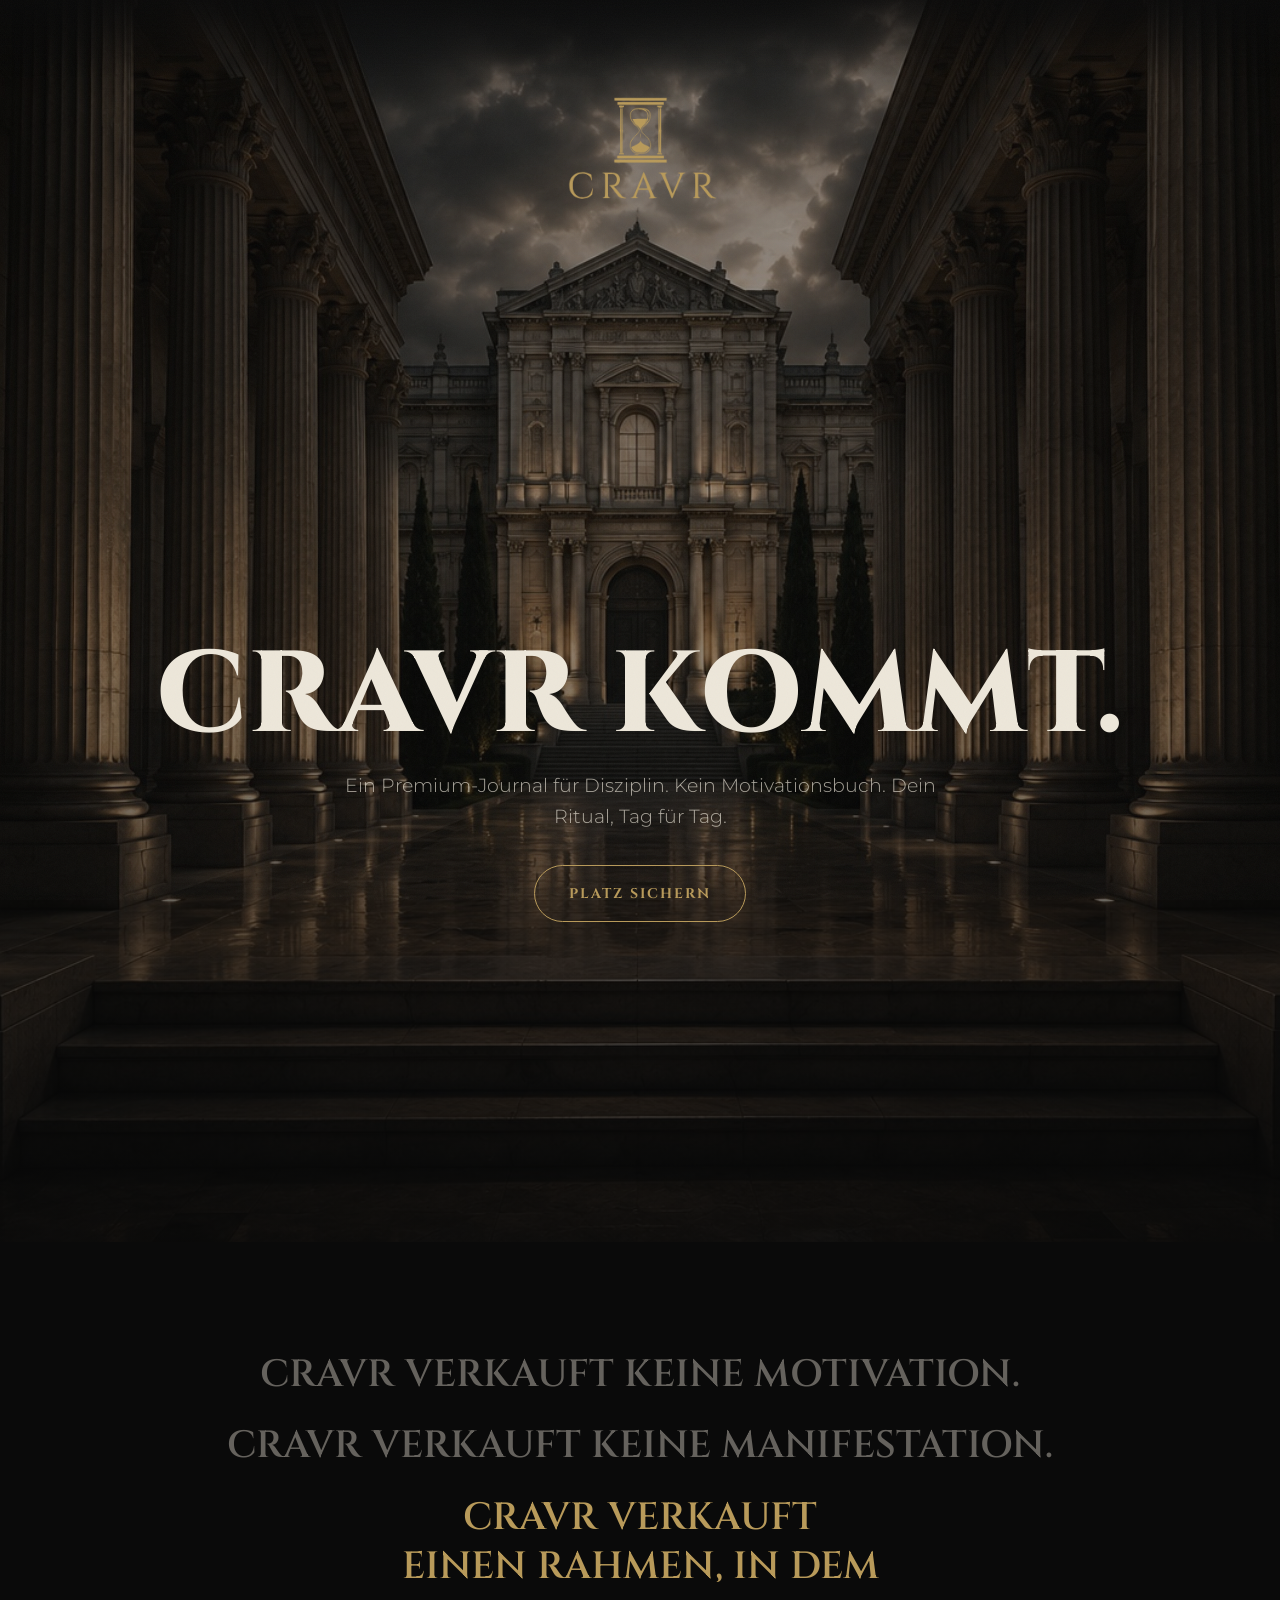
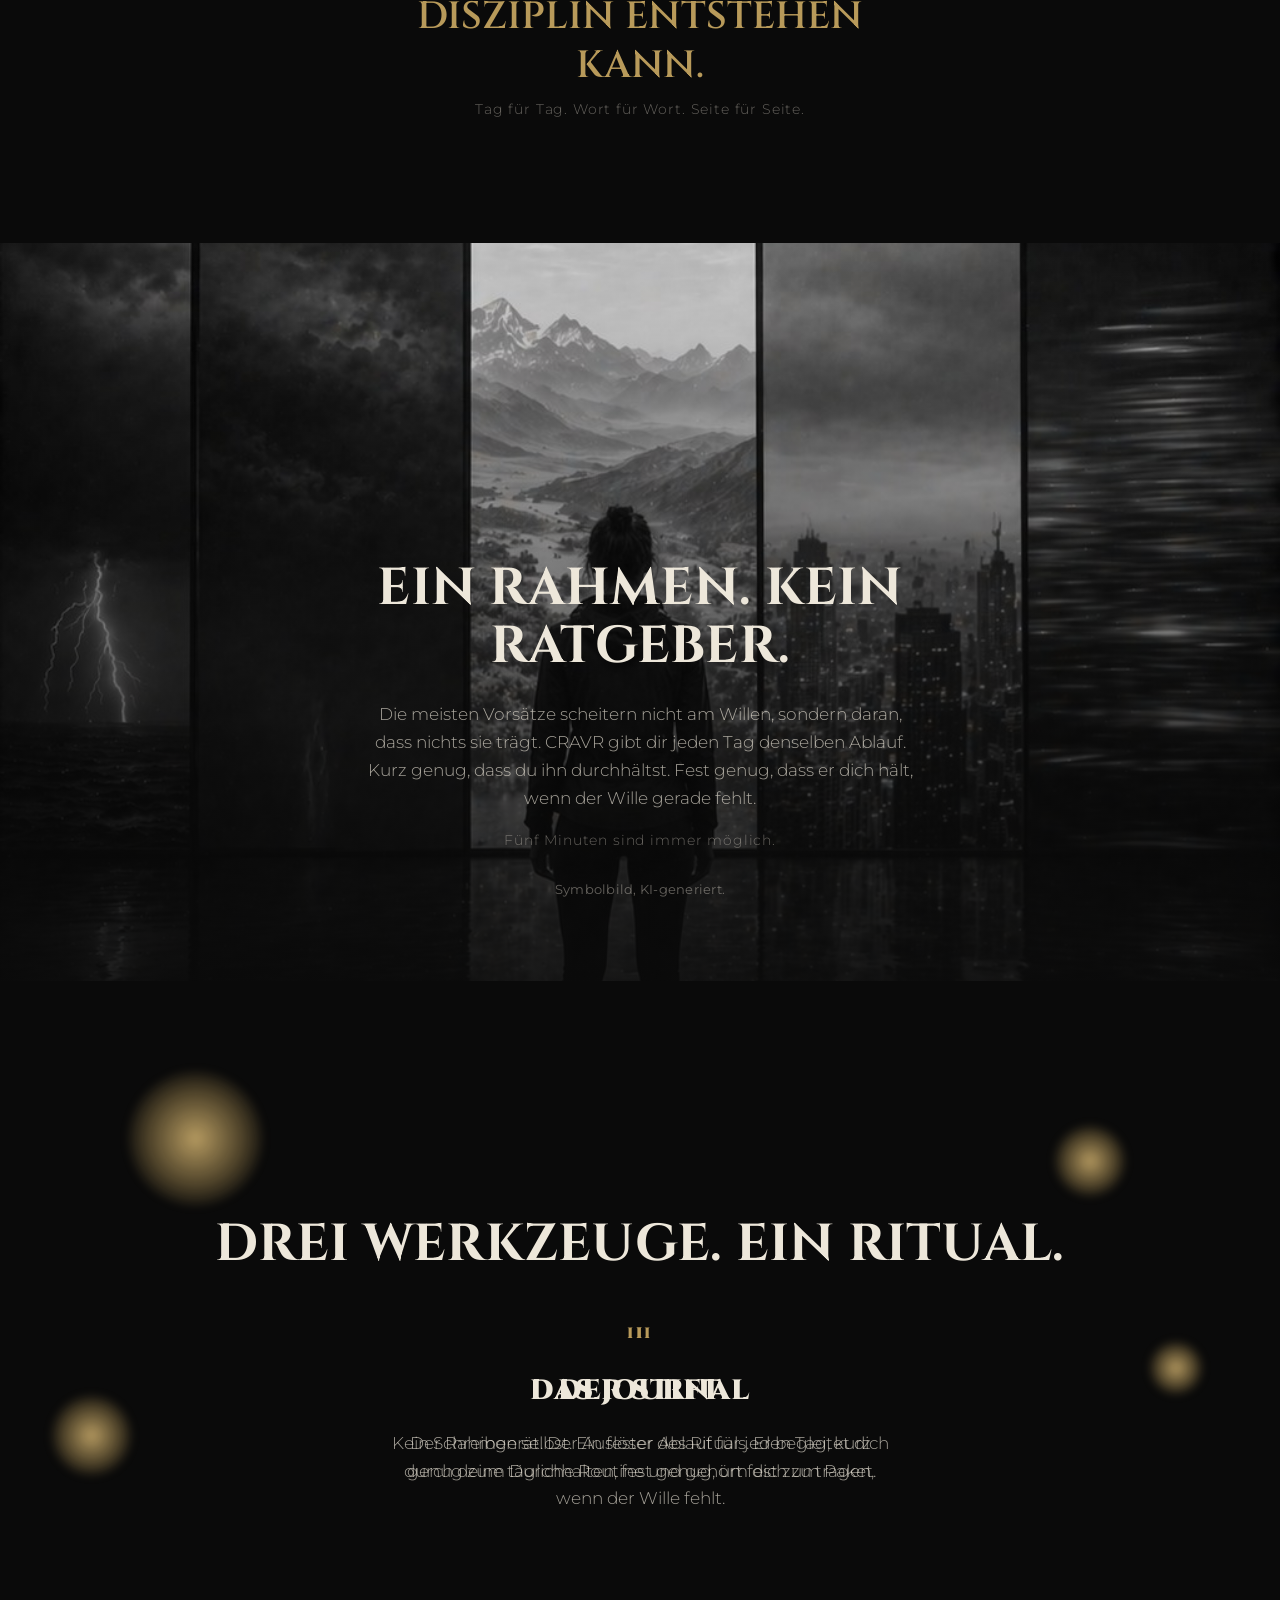
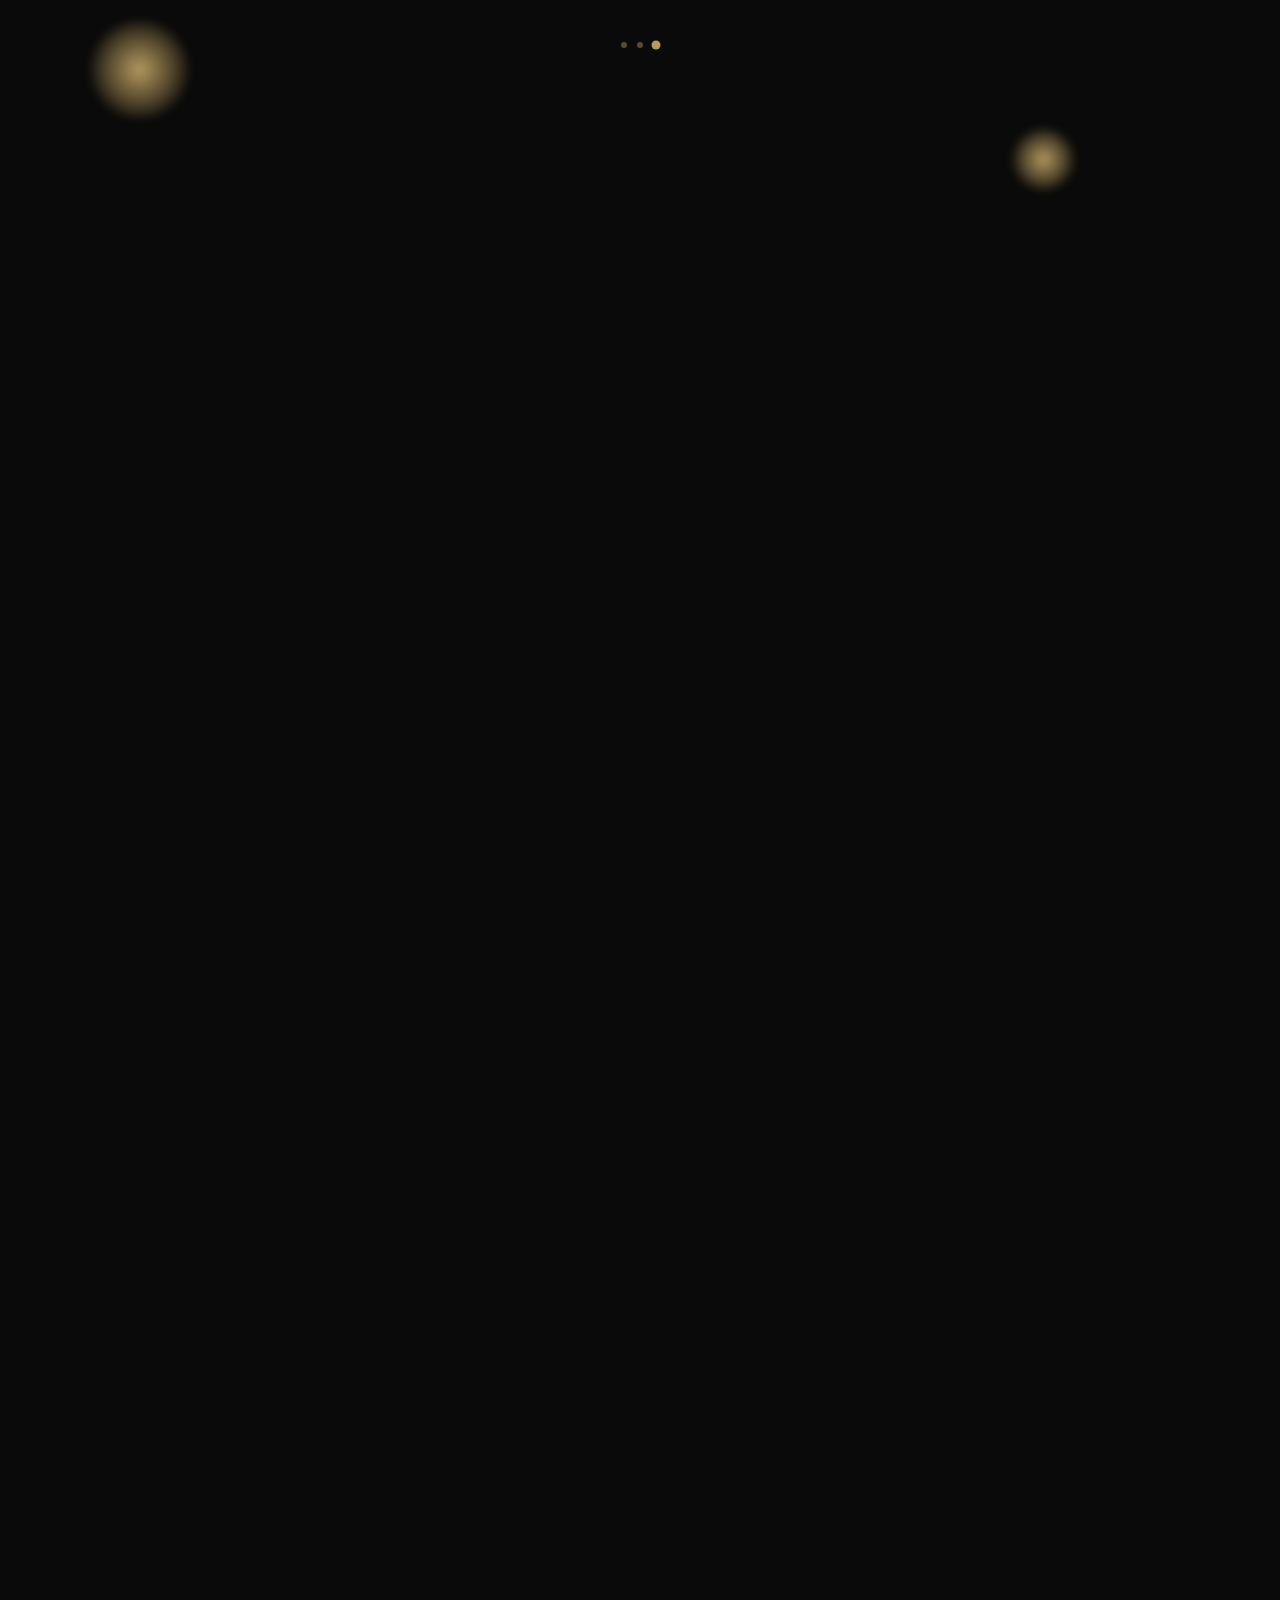
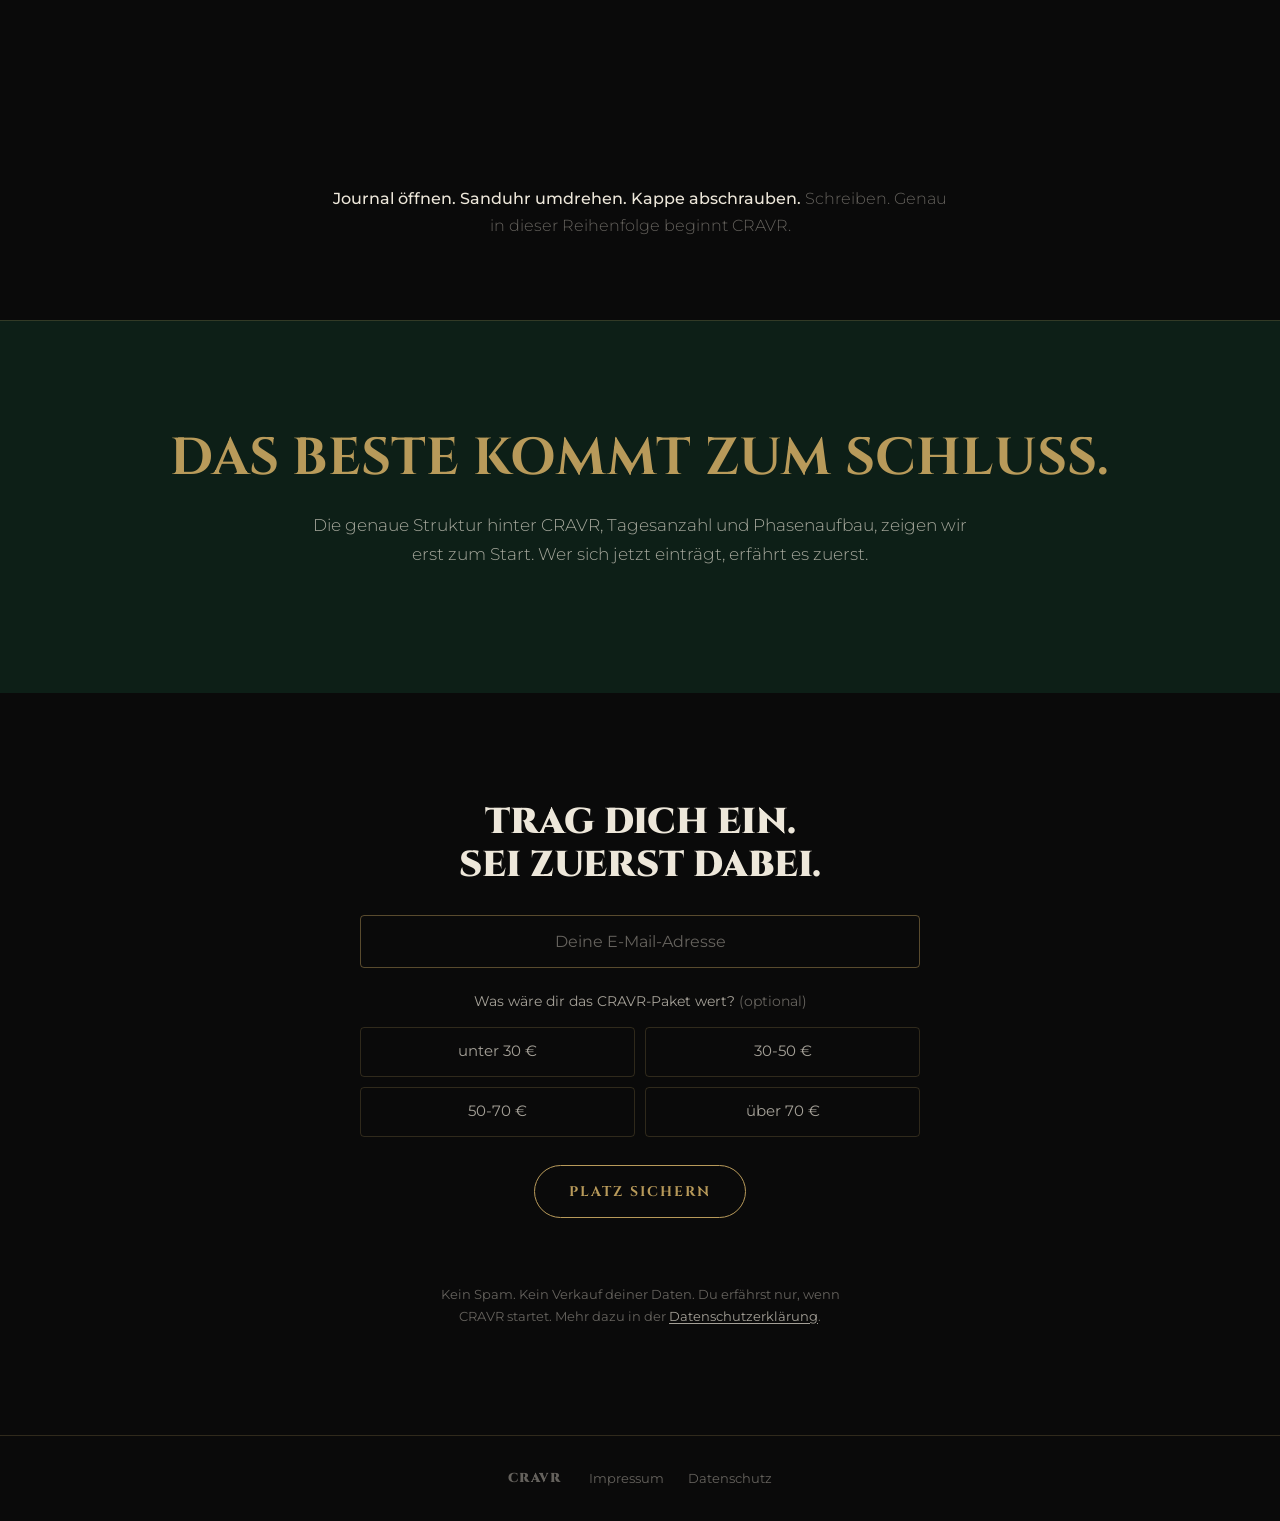
==== commit a22838aa: "Vierte Feedback-Runde: Logo scharf und groesser, Button ohne Zittern, Bundle-Licht repariert - Logo " ====
--- a/index.html
+++ b/index.html
@@ -87,9 +87,15 @@
 
     <!-- Das Bundle: gepinnter Ausschnittwechsel, Text tauscht beim Scrollen, Hintergrund driftet leicht -->
     <section class="bundle-scroller reveal" id="bundle" data-bundle>
-      <div class="bundle-glow" aria-hidden="true"></div>
-
       <div class="bundle-sticky">
+        <div class="bundle-glow" aria-hidden="true">
+          <span class="bundle-orb bundle-orb-1"></span>
+          <span class="bundle-orb bundle-orb-2"></span>
+          <span class="bundle-orb bundle-orb-3"></span>
+          <span class="bundle-orb bundle-orb-4"></span>
+          <span class="bundle-orb bundle-orb-5"></span>
+          <span class="bundle-orb bundle-orb-6"></span>
+        </div>
         <div class="section-inner bundle-inner">
           <h2 class="section-headline">Drei Werkzeuge. Ein Ritual.</h2>
 
--- a/styles.css
+++ b/styles.css
@@ -225,14 +225,14 @@
 .hero-logo-zone {
   position: relative;
   z-index: 2;
-  height: clamp(220px, 34vh, 380px);
+  height: clamp(260px, 38vh, 440px);
   display: flex;
   align-items: center;
   justify-content: center;
 }
 
 .logo-anchor {
-  width: clamp(110px, 15vw, 190px);
+  width: clamp(150px, 20vw, 260px);
   height: auto;
   filter: drop-shadow(0 2px 4px rgb(10 10 10 / 70%)) drop-shadow(0 0 26px rgb(10 10 10 / 65%));
 }
@@ -272,11 +272,26 @@
 }
 
 /* ---- Fliegendes Logo und fliegender Button ----
-   Beide sind fest positioniert und unsichtbar, bis script.js ihre Anker
-   (.logo-anchor, .cta-anchor) und Zielpunkte (.header-slot-*) vermessen
-   hat. Danach folgen sie dem Scroll-Fortschritt per transform, siehe
-   dort. Ohne JavaScript oder bei reduzierter Bewegung bleiben sie leer,
-   die Anker selbst tragen dann die sichtbare Darstellung. */
+   Beide sind fest positioniert, ihre Position/Groesse wird per
+   Scroll-Fortschritt berechnet (script.js). Ohne JavaScript oder bei
+   reduzierter Bewegung bleiben sie leer, die Anker selbst tragen dann die
+   sichtbare Darstellung.
+
+   Das Logo fliegt vom allerersten Scroll-Pixel an (kein Ruhepunkt vorher),
+   sein Anker bleibt darum durchgehend unsichtbar, sobald JavaScript
+   uebernimmt. Der Button dagegen soll waehrend des gesamten Verweilens im
+   Hero ganz normal mit der Seite scrollen, nicht ueber ein fixiertes,
+   staendig per Skript aktualisiertes Element - das fuehrt auf iOS Safari
+   zu sichtbarem Zittern. Darum bleibt sein Anker sichtbar und das fliegende
+   Element unsichtbar, bis der eigentliche Flug beginnt; script.js schaltet
+   dort testfrei um (siehe .cta-anchor-hidden / .cta-fly-visible).
+
+   Die Bildgroesse des Logos ist bewusst groesszuegig (siehe --logo-native
+   Nutzung in script.js): ein SVG, das als <img> geladen wird, rastert der
+   Browser einmalig in der aktuellen CSS-Groesse. Skaliert man es per
+   transform anschliessend groesser, vergroessert man dieses Rasterbild und
+   es wirkt unscharf. Start immer groesser als jede sichtbare Zielgroesse,
+   nur verkleinert (nie vergroessert) halten es gestochen scharf. */
 
 .logo-fly,
 .cta-fly {
@@ -290,22 +305,29 @@
 }
 
 .logo-fly {
-  width: 40px;
-  height: 40px;
+  width: 320px;
+  height: 320px;
 }
 
 .cta-fly {
   white-space: nowrap;
 }
 
-body.js-flying .logo-fly,
-body.js-flying .cta-fly {
+body.js-flying .logo-fly {
   opacity: 1;
   pointer-events: auto;
 }
 
-body.js-flying .logo-anchor,
-body.js-flying .cta-anchor {
+body.js-flying .logo-anchor {
+  visibility: hidden;
+}
+
+body.js-flying .cta-fly-visible {
+  opacity: 1;
+  pointer-events: auto;
+}
+
+body.js-flying .cta-anchor-hidden {
   visibility: hidden;
 }
 
@@ -426,43 +448,53 @@
 .bundle-scroller {
   position: relative;
   background: var(--rich-black);
-}
+  overflow: hidden;
+}
+
+/* Der Lichtschimmer sitzt bewusst INNERHALB der gepinnten Flaeche, nicht im
+   sehr hohen Scroller selbst: waere er dort absolut positioniert, laege er
+   grossteils ausserhalb des kleinen Fensters, das die Sticky-Technik gerade
+   zeigt, und war praktisch nie zu sehen. So bleibt er immer im Bild, kreist
+   langsam um das Textfeld herum, ohne die Schrift zu verdecken. */
 
 .bundle-glow {
   position: absolute;
   inset: 0;
   z-index: 0;
   pointer-events: none;
-  overflow: hidden;
-  background: radial-gradient(560px circle at var(--glow-x, 30%) var(--glow-y, 35%), rgb(184 154 90 / 15%), transparent 62%);
-  animation: bundle-glow-drift 24s ease-in-out infinite alternate;
-}
-
-@keyframes bundle-glow-drift {
-  0% {
-    --glow-x: 18%;
-    --glow-y: 28%;
-  }
-  50% {
-    --glow-x: 78%;
-    --glow-y: 58%;
-  }
-  100% {
-    --glow-x: 42%;
-    --glow-y: 82%;
+  overflow: visible;
+  transform-origin: 50% 50%;
+  animation: bundle-glow-spin 48s linear infinite;
+}
+
+.bundle-orb {
+  position: absolute;
+  border-radius: 50%;
+  filter: blur(4px);
+  background: radial-gradient(circle, rgb(212 180 112 / 85%) 0%, rgb(184 154 90 / 38%) 50%, transparent 76%);
+}
+
+.bundle-orb-1 { width: 15vh; height: 15vh; top: 10%;  left: 10%; }
+.bundle-orb-2 { width: 8vh;  height: 8vh;  top: 16%;  right: 12%; }
+.bundle-orb-3 { width: 11vh; height: 11vh; bottom: 18%; left: 7%; }
+.bundle-orb-4 { width: 7vh;  height: 7vh;  bottom: 10%; right: 16%; }
+.bundle-orb-5 { width: 9vh;  height: 9vh;  top: 46%;  left: 4%; }
+.bundle-orb-6 { width: 6vh;  height: 6vh;  top: 40%;  right: 6%; }
+
+@keyframes bundle-glow-spin {
+  to {
+    transform: rotate(360deg);
   }
 }
 
 @media (prefers-reduced-motion: reduce) {
   .bundle-glow {
     animation: none;
-    --glow-x: 50%;
-    --glow-y: 40%;
   }
 }
 
 .bundle-anchor {
-  height: 155vh;
+  height: 112vh;
 }
 
 .bundle-sticky {
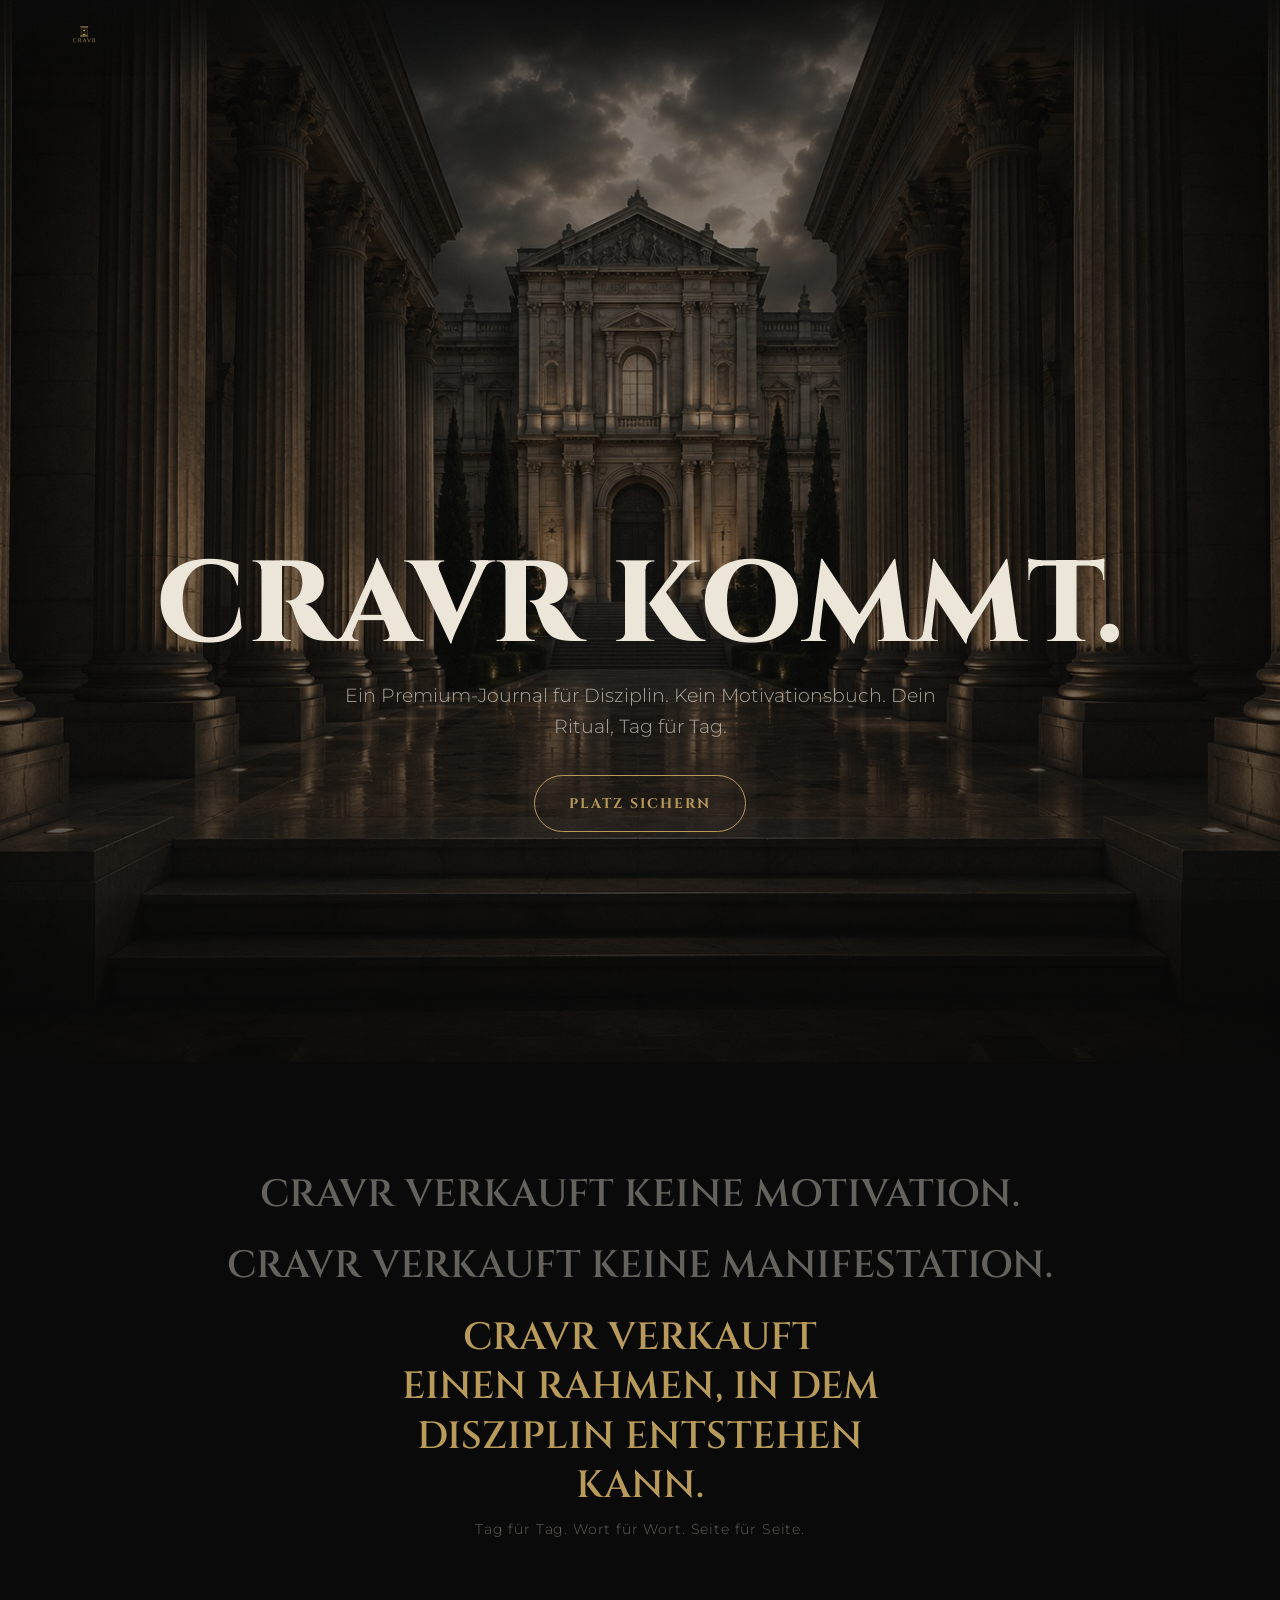
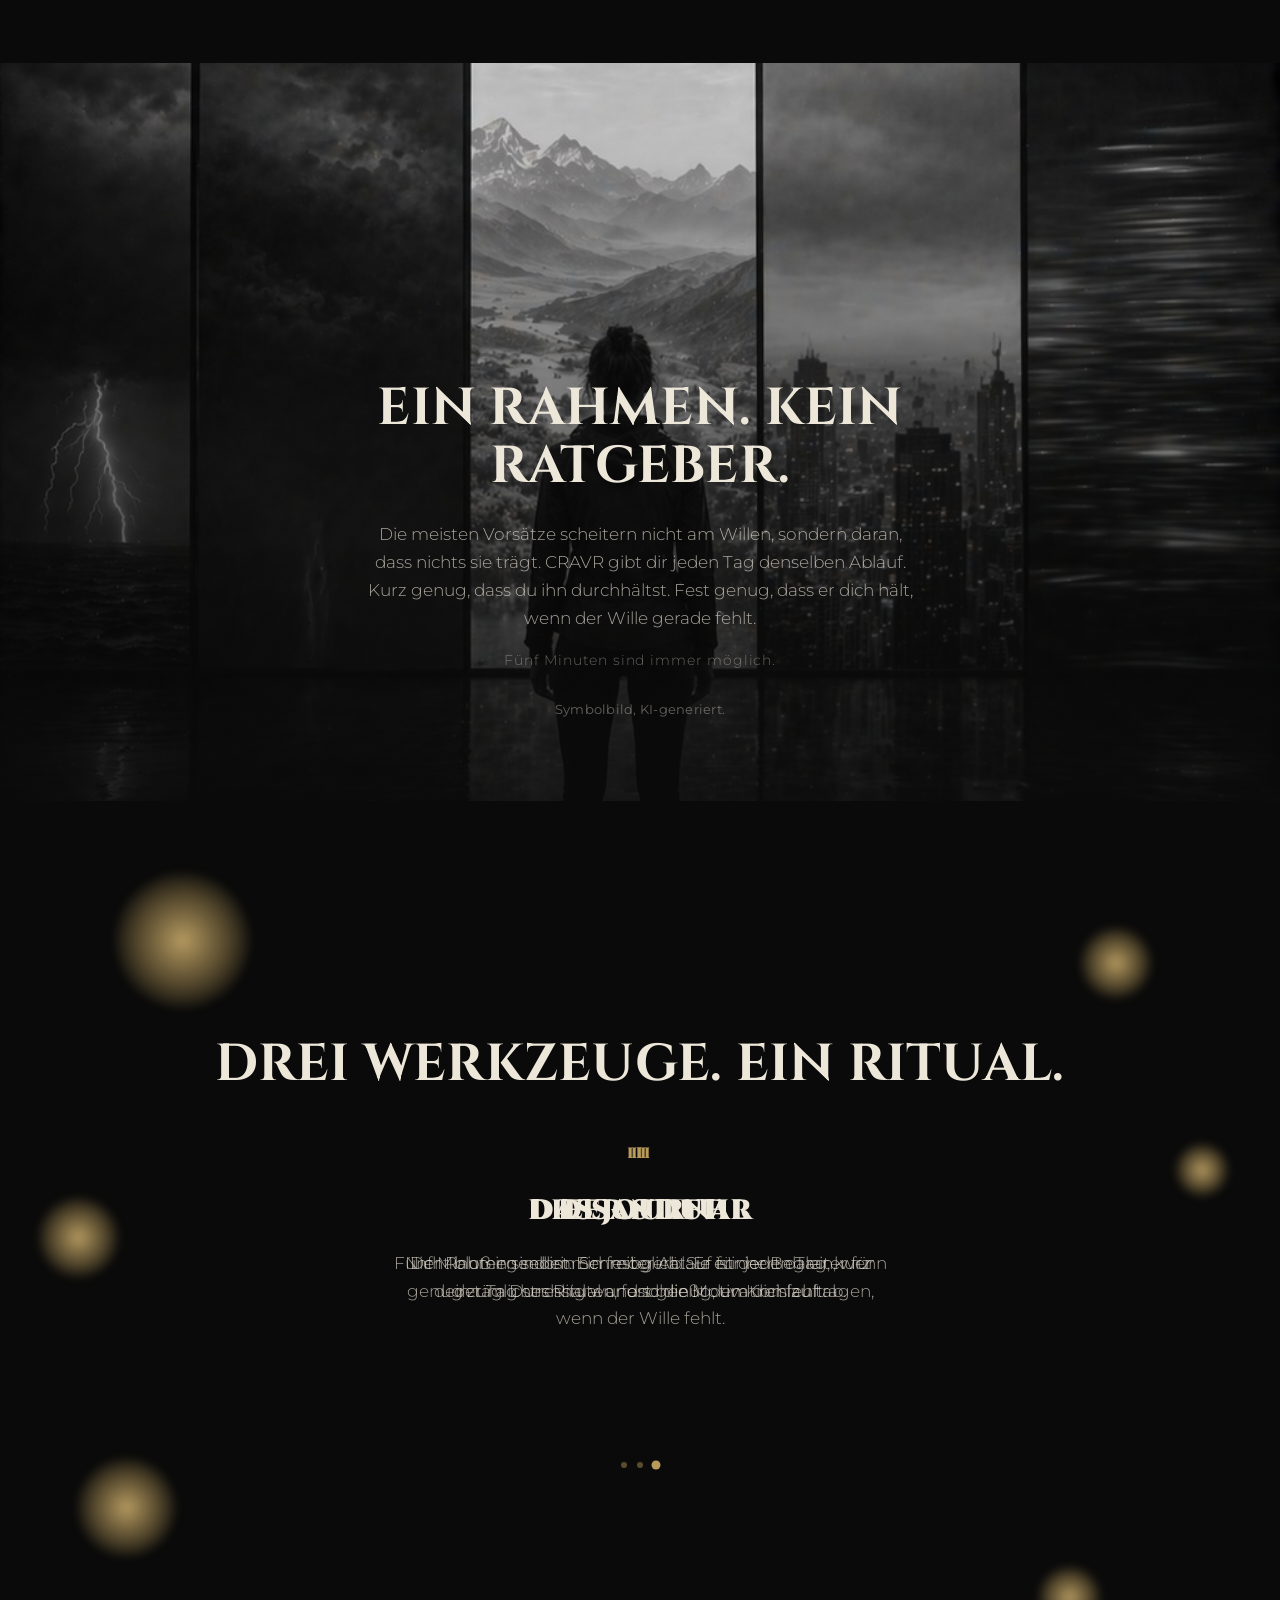
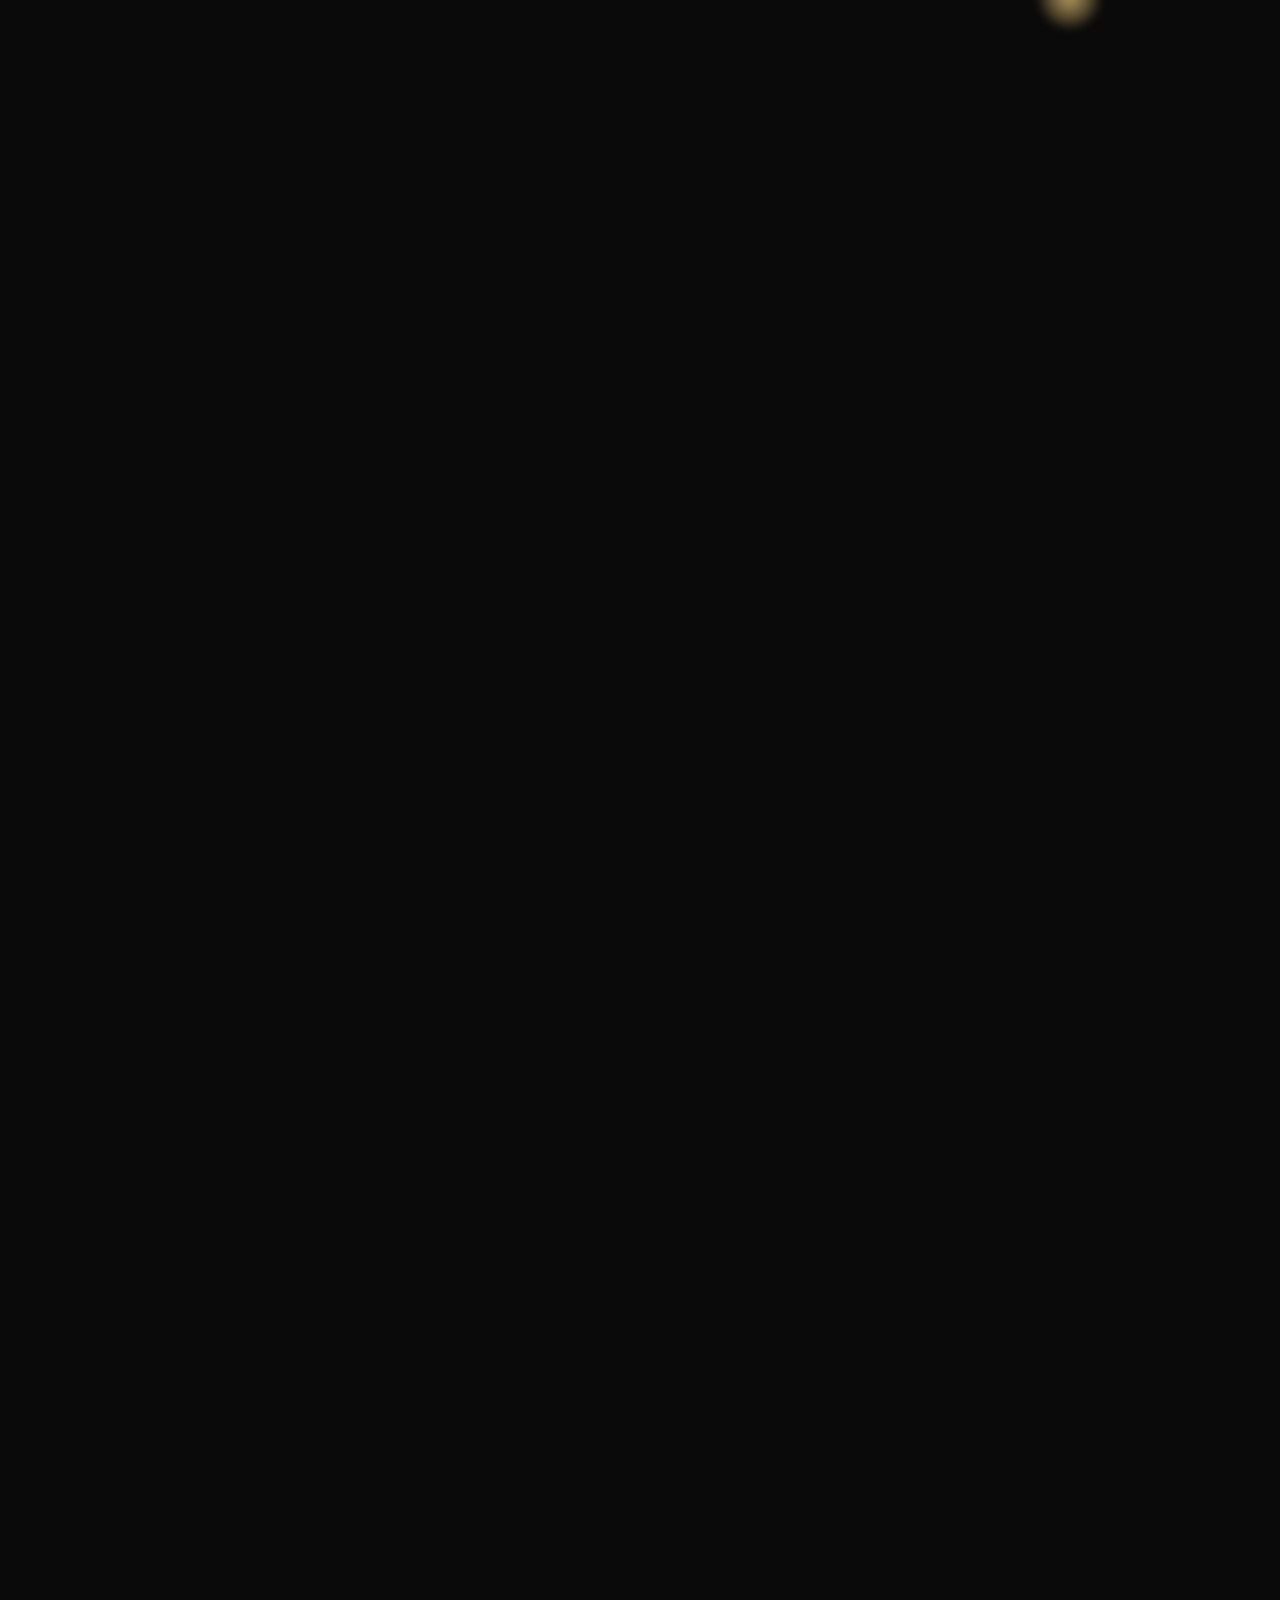
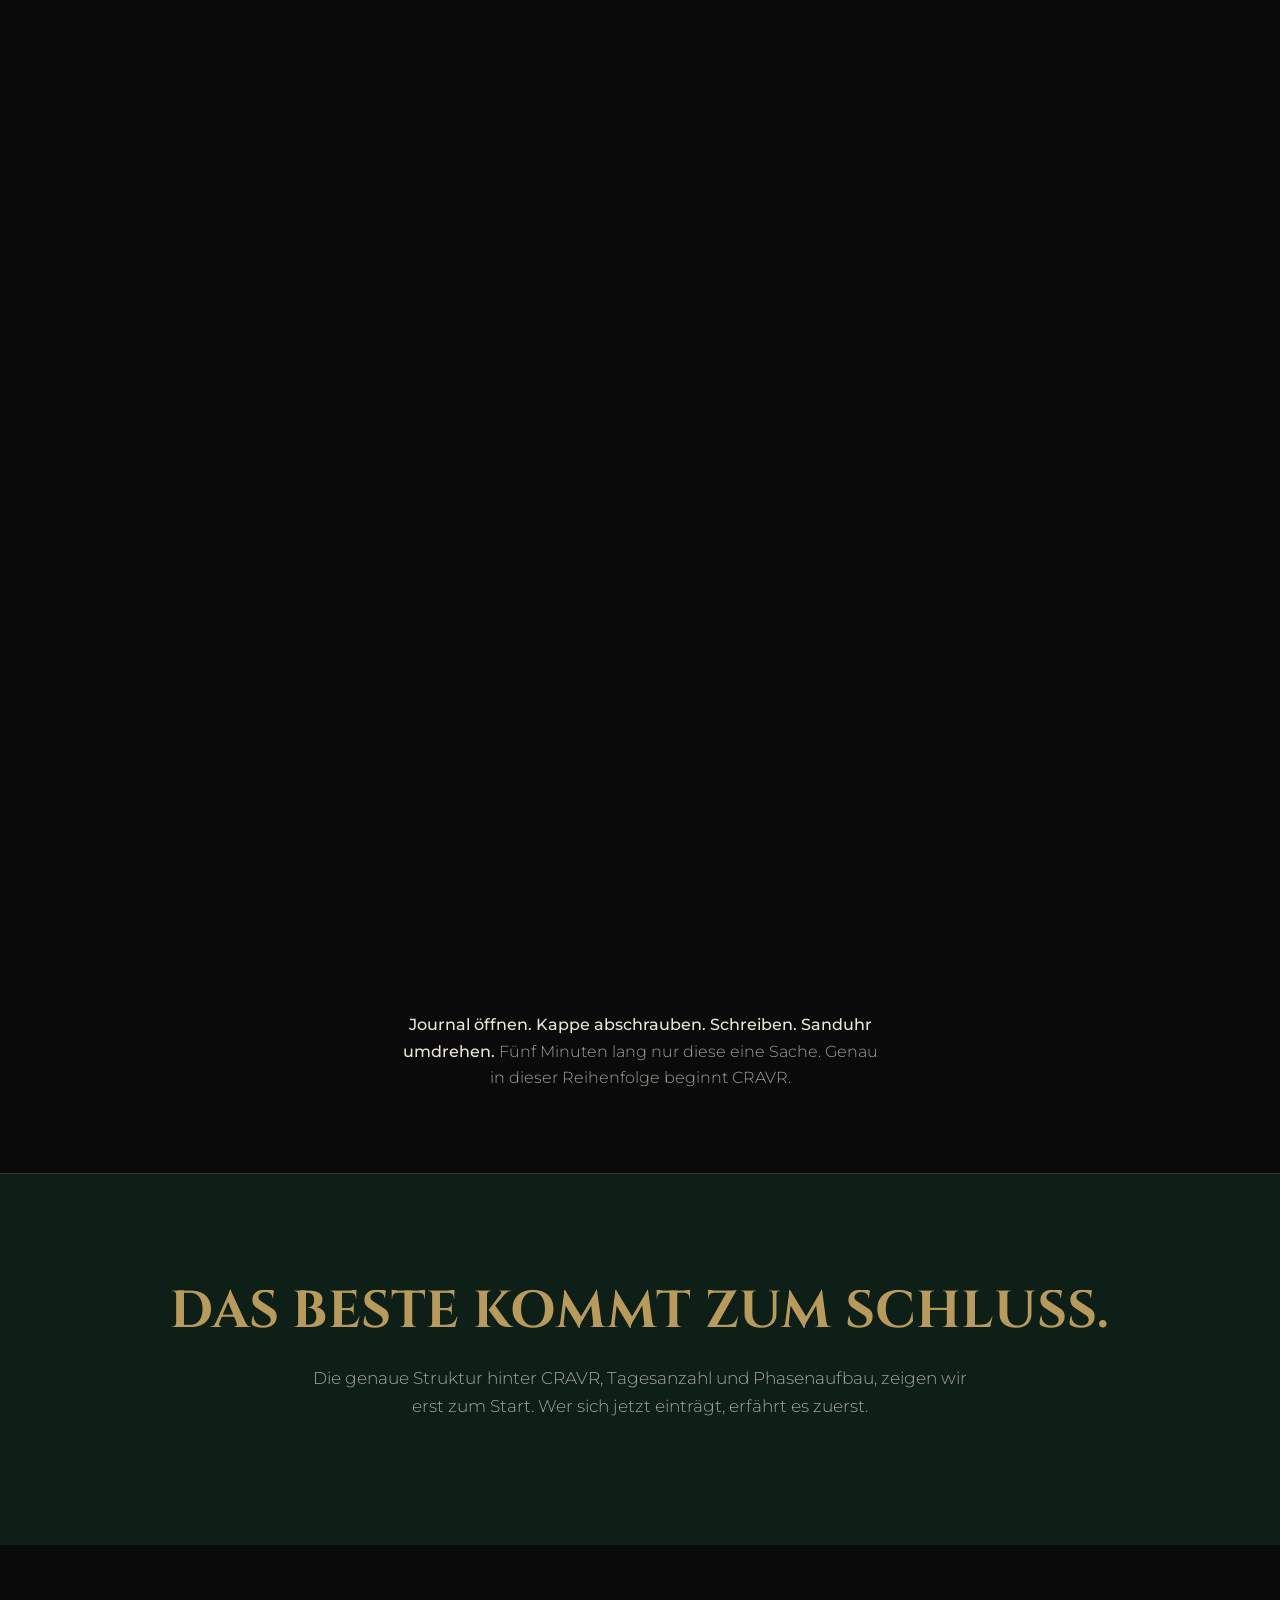
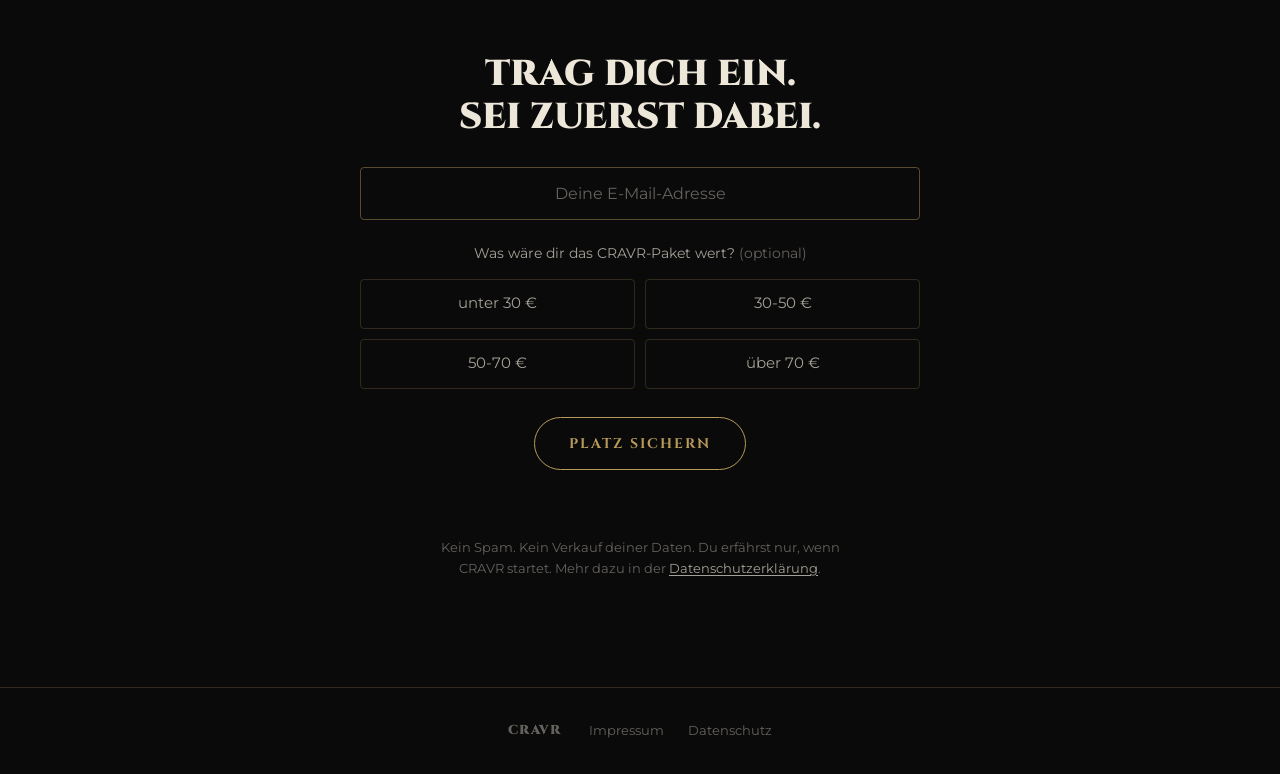
==== commit ff6fbca4: "Ritual-Reihenfolge korrigiert, Stift-Text neu, Werkzeug-Karten gleich lang Die Sanduhr wird erst NAC" ====
--- a/index.html
+++ b/index.html
@@ -113,7 +113,7 @@
             <div class="bundle-slide" data-slide="2">
               <span class="bundle-numeral">III</span>
               <h3 class="bundle-title">Der Stift</h3>
-              <p class="bundle-text">Kein Schreibgerät. Der Auslöser des Rituals. Er begleitet dich durch deine tägliche Routine und gehört fest zum Paket.</p>
+              <p class="bundle-text">Nicht bloß irgendein Schreibgerät. Er ist der Begleiter für dein tägliches Ritual und schließt den Kreislauf ab.</p>
             </div>
           </div>
 
@@ -129,7 +129,7 @@
       <div class="bundle-anchor" data-anchor="1"></div>
       <div class="bundle-anchor" data-anchor="2"></div>
 
-      <p class="bundle-ritual"><strong>Journal öffnen. Sanduhr umdrehen. Kappe abschrauben.</strong> Schreiben. Genau in dieser Reihenfolge beginnt CRAVR.</p>
+      <p class="bundle-ritual"><strong>Journal öffnen. Kappe abschrauben. Schreiben. Sanduhr umdrehen.</strong> Fünf Minuten lang nur diese eine Sache. Genau in dieser Reihenfolge beginnt CRAVR.</p>
     </section>
 
     <!-- Verknappung: macht das Geheimnis zum Grund für die Eintragung -->
--- a/styles.css
+++ b/styles.css
@@ -225,7 +225,12 @@
 .hero-logo-zone {
   position: relative;
   z-index: 2;
-  height: clamp(260px, 38vh, 440px);
+  /* dvh statt vh: iOS Safari berechnet "vh" gegen die groesstmoegliche
+     Ansicht (Adressleiste eingeklappt), nicht gegen das, was mit
+     eingeblendeter Adressleiste tatsaechlich zu sehen ist. "dvh" richtet
+     sich nach der jeweils tatsaechlich sichtbaren Flaeche und liefert
+     darum hier ein zuverlaessiges Mass, siehe auch .hero-content. */
+  height: clamp(260px, 38dvh, 440px);
   display: flex;
   align-items: center;
   justify-content: center;
@@ -243,7 +248,20 @@
   max-width: var(--max-width);
   margin: 0 auto;
   width: 100%;
-  min-height: 100vh;
+  /* Bewusst deutlich kuerzer als eine volle Bildschirmhoehe: nach dem
+     automatischen Weiterscroll aus dem Logo-Streifen soll am unteren Rand
+     bereits die Spitze der naechsten Textzeile hereinragen (nicht nur
+     dessen leerer Rand). Reine Farbaenderung reicht hier nicht als Signal,
+     da der Hero unten ohnehin ins Dunkle ausblendet - ein paar sichtbare
+     Buchstaben sind ein deutlich staerkerer, unaufdringlicher Hinweis auf
+     "hier geht es weiter" als ein Scroll-Pfeil oder Hinweistext.
+     dvh statt vh: "vh" wird auf iOS Safari gegen die groesstmoegliche
+     Ansicht berechnet (Adressleiste eingeklappt), nicht gegen das, was mit
+     eingeblendeter Adressleiste tatsaechlich sichtbar ist. Dadurch fuellte
+     der Hero dort trotz "80vh" wieder die ganze sichtbare Flaeche und die
+     naechste Zeile blieb unsichtbar. "dvh" folgt der tatsaechlich
+     sichtbaren Flaeche. */
+  min-height: 80dvh;
   padding: clamp(24px, 6vh, 64px) var(--edge) clamp(48px, 8vh, 96px);
   display: flex;
   flex-direction: column;
@@ -448,23 +466,50 @@
 .bundle-scroller {
   position: relative;
   background: var(--rich-black);
+}
+
+.bundle-anchor {
+  height: 90vh;
+}
+
+/* Overflow:hidden sitzt bewusst auf der gepinnten Flaeche selbst und NICHT
+   auf .bundle-scroller: overflow auf einem VORFAHREN eines position:sticky-
+   Elements zaehlt fuer den Browser als eigener Scroll-Container und bricht
+   damit das Andocken komplett - der Effekt zeigte dann ununterbrochen nur
+   noch die erste Karte, weil das eigentliche Sticky/Scroll-Zusammenspiel
+   nicht mehr funktionierte. Auf dem gepinnten Element selbst angewendet
+   clippt es nur dessen eigenen Inhalt (den Lichtschimmer), ohne die
+   Verankerung nach aussen zu beeinflussen. */
+
+.bundle-sticky {
+  position: sticky;
+  top: 0;
+  height: 100vh;
+  display: flex;
+  align-items: center;
+  z-index: 1;
   overflow: hidden;
 }
 
 /* Der Lichtschimmer sitzt bewusst INNERHALB der gepinnten Flaeche, nicht im
    sehr hohen Scroller selbst: waere er dort absolut positioniert, laege er
    grossteils ausserhalb des kleinen Fensters, das die Sticky-Technik gerade
-   zeigt, und war praktisch nie zu sehen. So bleibt er immer im Bild, kreist
-   langsam um das Textfeld herum, ohne die Schrift zu verdecken. */
+   zeigt, und war praktisch nie zu sehen. So bleibt er immer im Bild. Zwei
+   Bewegungen ueberlagern sich: die ganze Gruppe kreist langsam (Spirale),
+   jeder einzelne Lichtpunkt schwebt zusaetzlich auf und ab (der gewuenschte
+   "Tanz nach unten"). Beides rein zeitgesteuert, nicht an den Scroll
+   gekoppelt - waehrend der eigentlichen Verweildauer in diesem Abschnitt ist
+   die Bewegung so durchgehend sichtbar, ohne dass dafuer die Grafikleistung
+   bei jedem Scroll-Ereignis neu berechnet werden muss.
+   Die Schrift bleibt unbedeckt, da alle Lichtpunkte an den Raendern liegen. */
 
 .bundle-glow {
   position: absolute;
   inset: 0;
   z-index: 0;
   pointer-events: none;
-  overflow: visible;
   transform-origin: 50% 50%;
-  animation: bundle-glow-spin 48s linear infinite;
+  animation: bundle-glow-spin 26s linear infinite;
 }
 
 .bundle-orb {
@@ -472,14 +517,15 @@
   border-radius: 50%;
   filter: blur(4px);
   background: radial-gradient(circle, rgb(212 180 112 / 85%) 0%, rgb(184 154 90 / 38%) 50%, transparent 76%);
-}
-
-.bundle-orb-1 { width: 15vh; height: 15vh; top: 10%;  left: 10%; }
-.bundle-orb-2 { width: 8vh;  height: 8vh;  top: 16%;  right: 12%; }
-.bundle-orb-3 { width: 11vh; height: 11vh; bottom: 18%; left: 7%; }
-.bundle-orb-4 { width: 7vh;  height: 7vh;  bottom: 10%; right: 16%; }
-.bundle-orb-5 { width: 9vh;  height: 9vh;  top: 46%;  left: 4%; }
-.bundle-orb-6 { width: 6vh;  height: 6vh;  top: 40%;  right: 6%; }
+  animation: bundle-orb-bob 7s ease-in-out infinite alternate;
+}
+
+.bundle-orb-1 { width: 15vh; height: 15vh; top: 8%;  left: 9%;  animation-delay: 0s; }
+.bundle-orb-2 { width: 8vh;  height: 8vh;  top: 14%; right: 10%; animation-delay: -1.2s; }
+.bundle-orb-3 { width: 11vh; height: 11vh; bottom: 16%; left: 6%; animation-delay: -2.4s; }
+.bundle-orb-4 { width: 7vh;  height: 7vh;  bottom: 8%; right: 14%; animation-delay: -3.6s; }
+.bundle-orb-5 { width: 9vh;  height: 9vh;  top: 44%; left: 3%;  animation-delay: -4.8s; }
+.bundle-orb-6 { width: 6vh;  height: 6vh;  top: 38%; right: 4%; animation-delay: -6s; }
 
 @keyframes bundle-glow-spin {
   to {
@@ -487,23 +533,25 @@
   }
 }
 
+@keyframes bundle-orb-bob {
+  from {
+    transform: translateY(-3vh);
+    opacity: 0.55;
+  }
+  to {
+    transform: translateY(9vh);
+    opacity: 1;
+  }
+}
+
 @media (prefers-reduced-motion: reduce) {
   .bundle-glow {
     animation: none;
   }
-}
-
-.bundle-anchor {
-  height: 112vh;
-}
-
-.bundle-sticky {
-  position: sticky;
-  top: 0;
-  height: 100vh;
-  display: flex;
-  align-items: center;
-  z-index: 1;
+
+  .bundle-orb {
+    animation: none;
+  }
 }
 
 .bundle-inner {
@@ -586,10 +634,10 @@
 .bundle-ritual {
   position: relative;
   z-index: 1;
-  padding: clamp(56px, 9vh, 88px) 0;
+  padding: clamp(56px, 9vh, 88px) var(--edge);
   text-align: center;
   font-size: 16px;
-  color: var(--cream-faint);
+  color: var(--cream-dim);
   font-weight: 300;
   max-width: 56ch;
   margin: 0 auto;
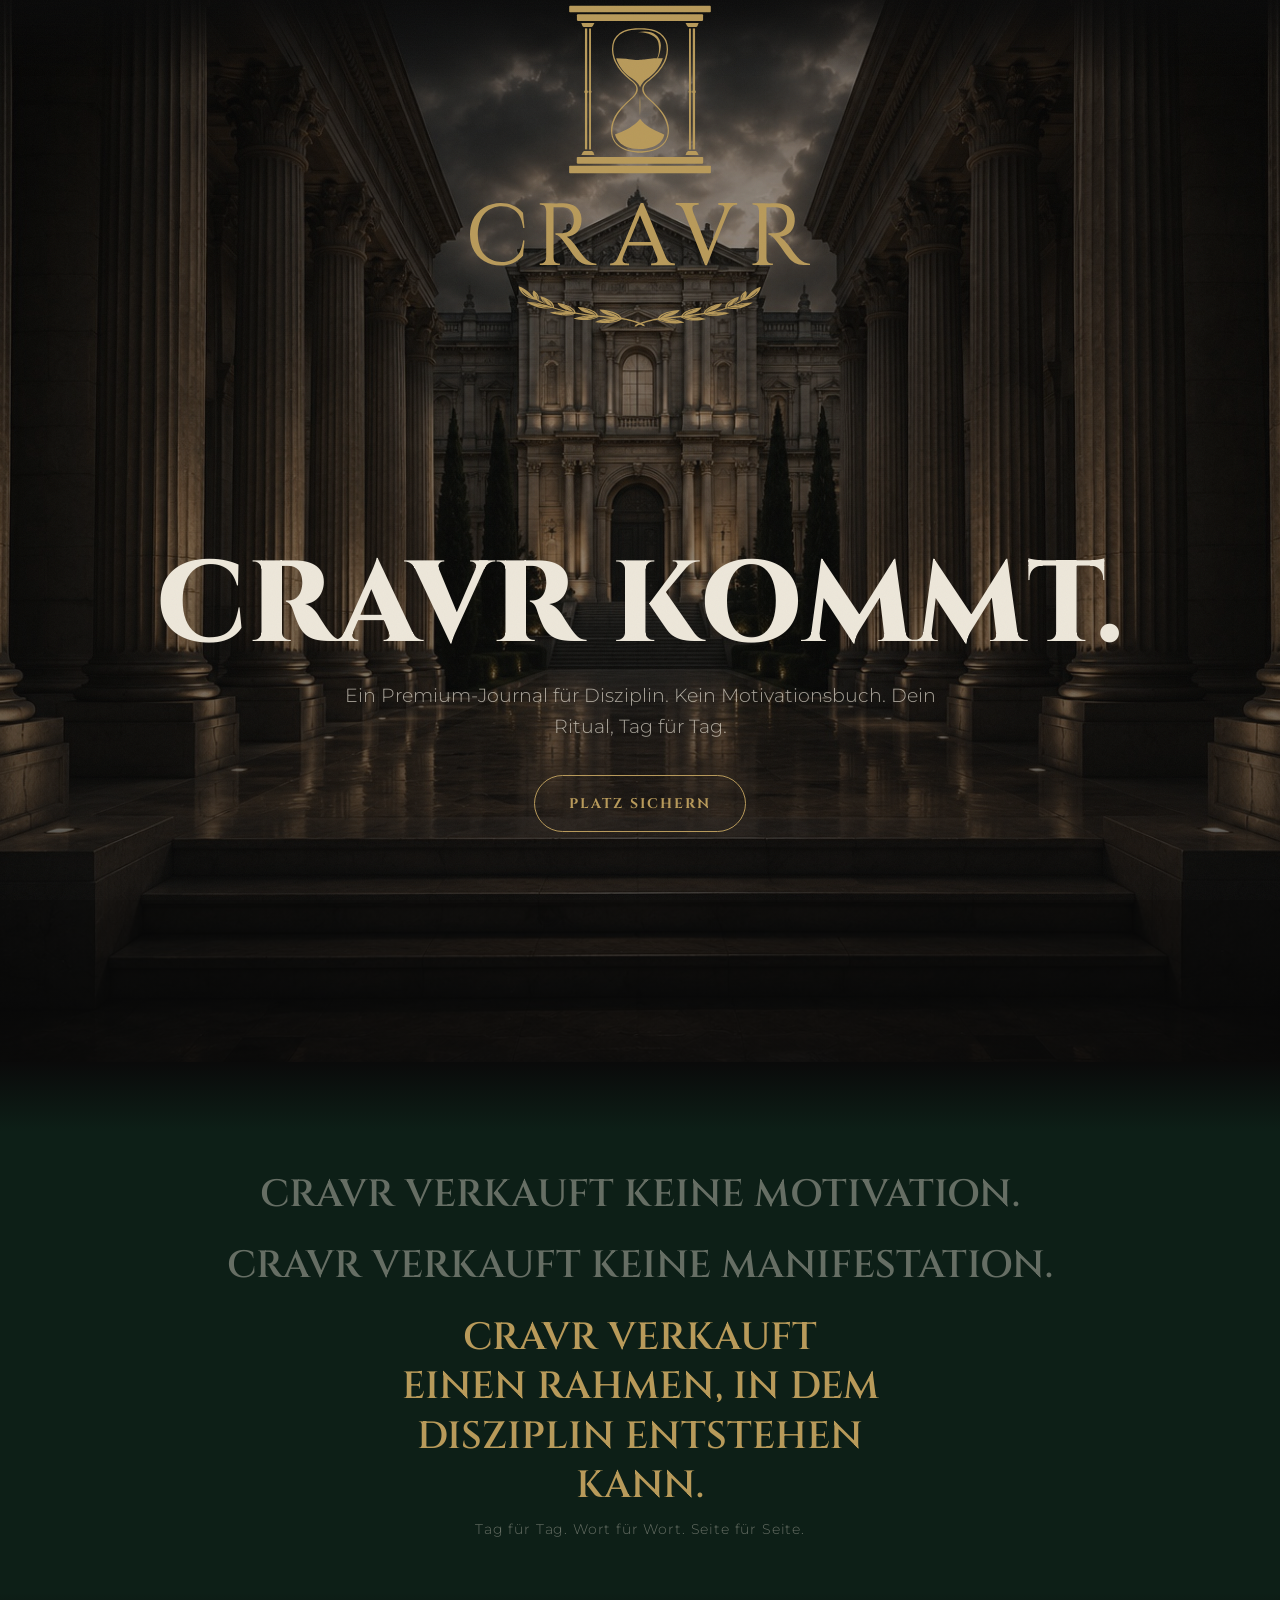
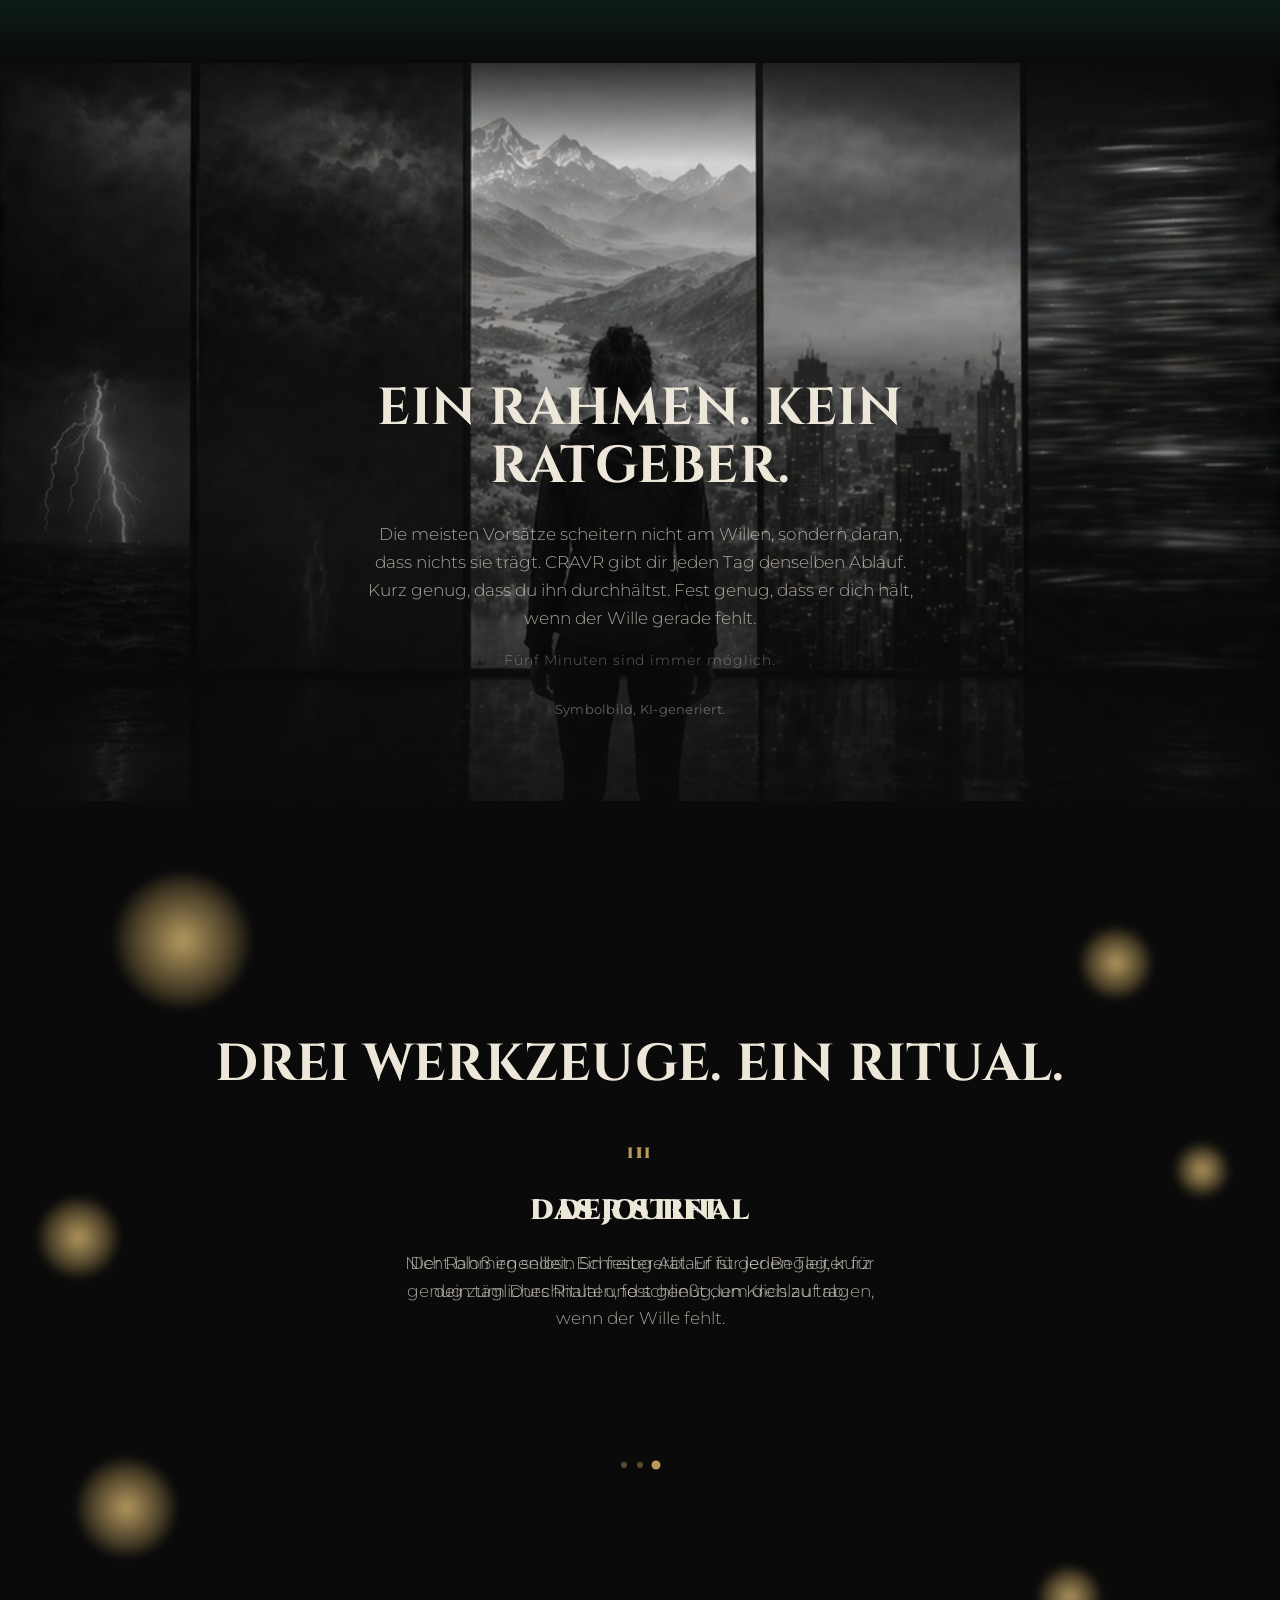
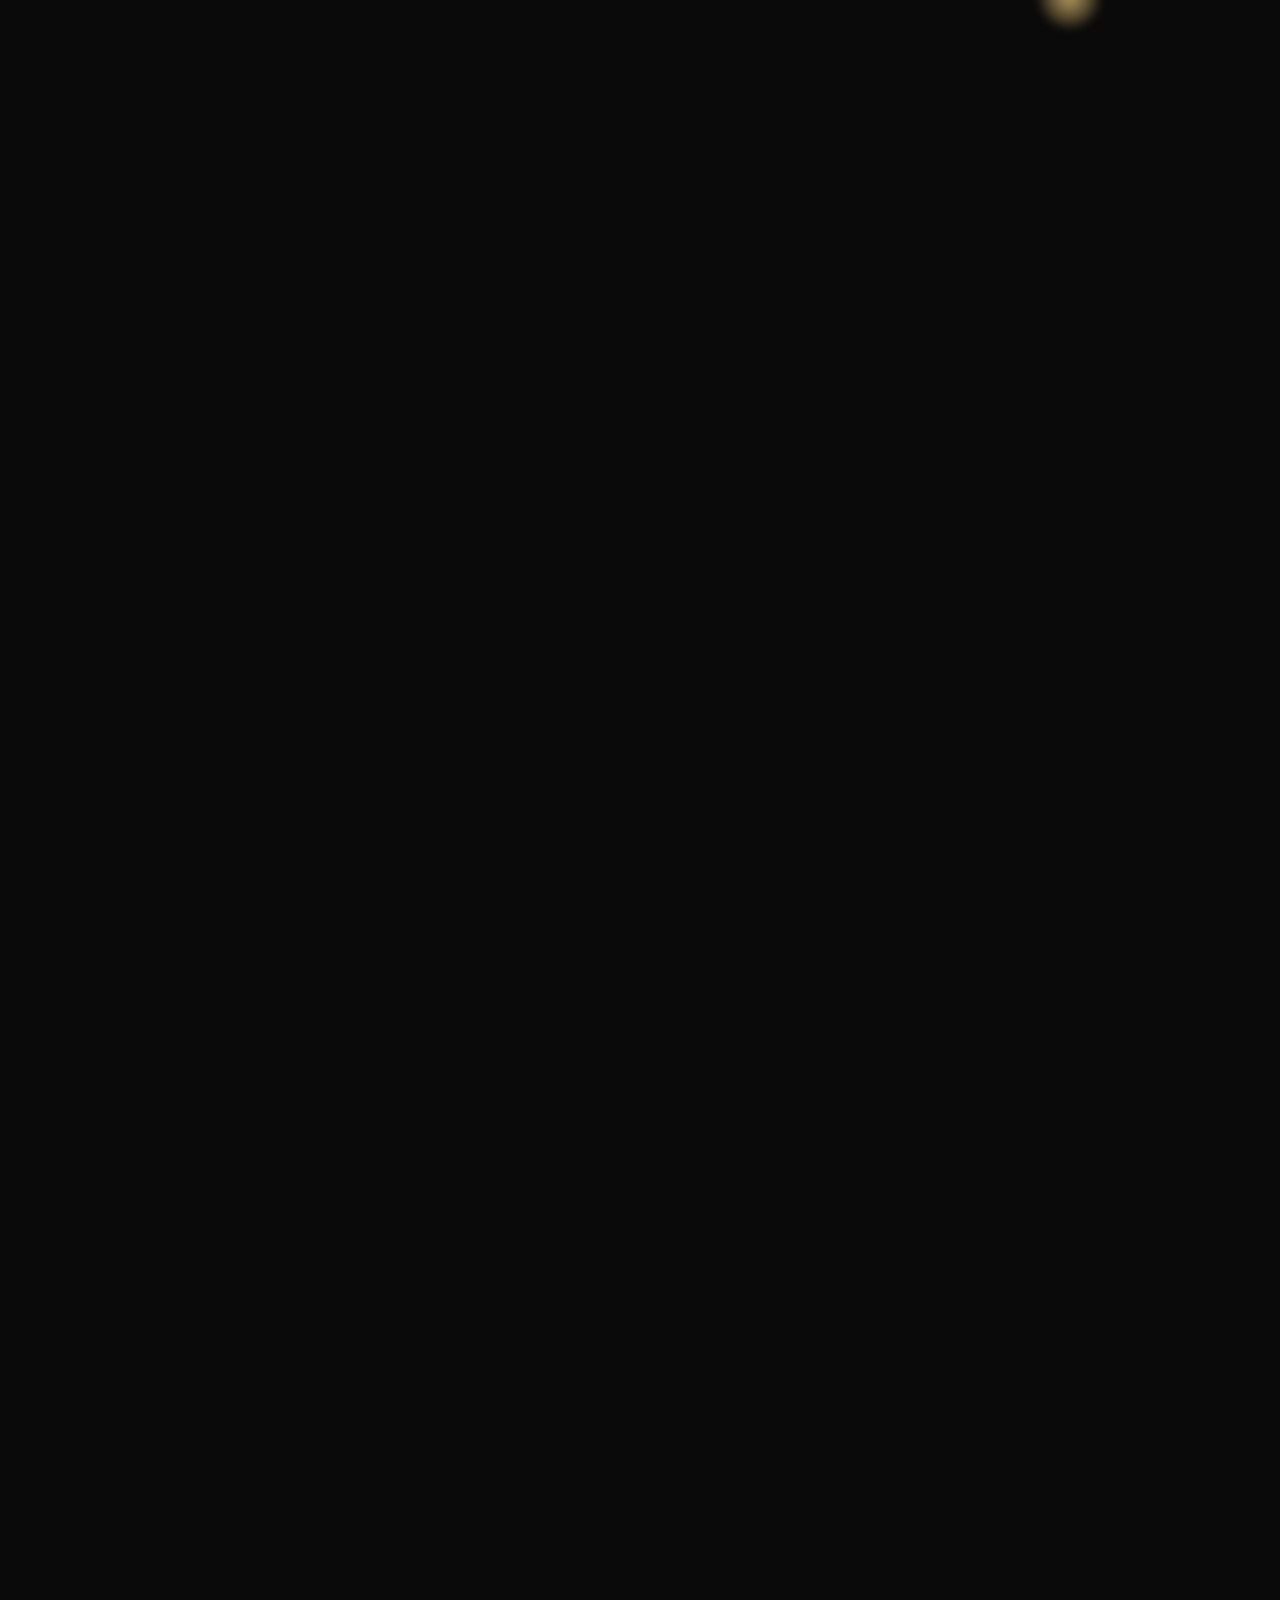
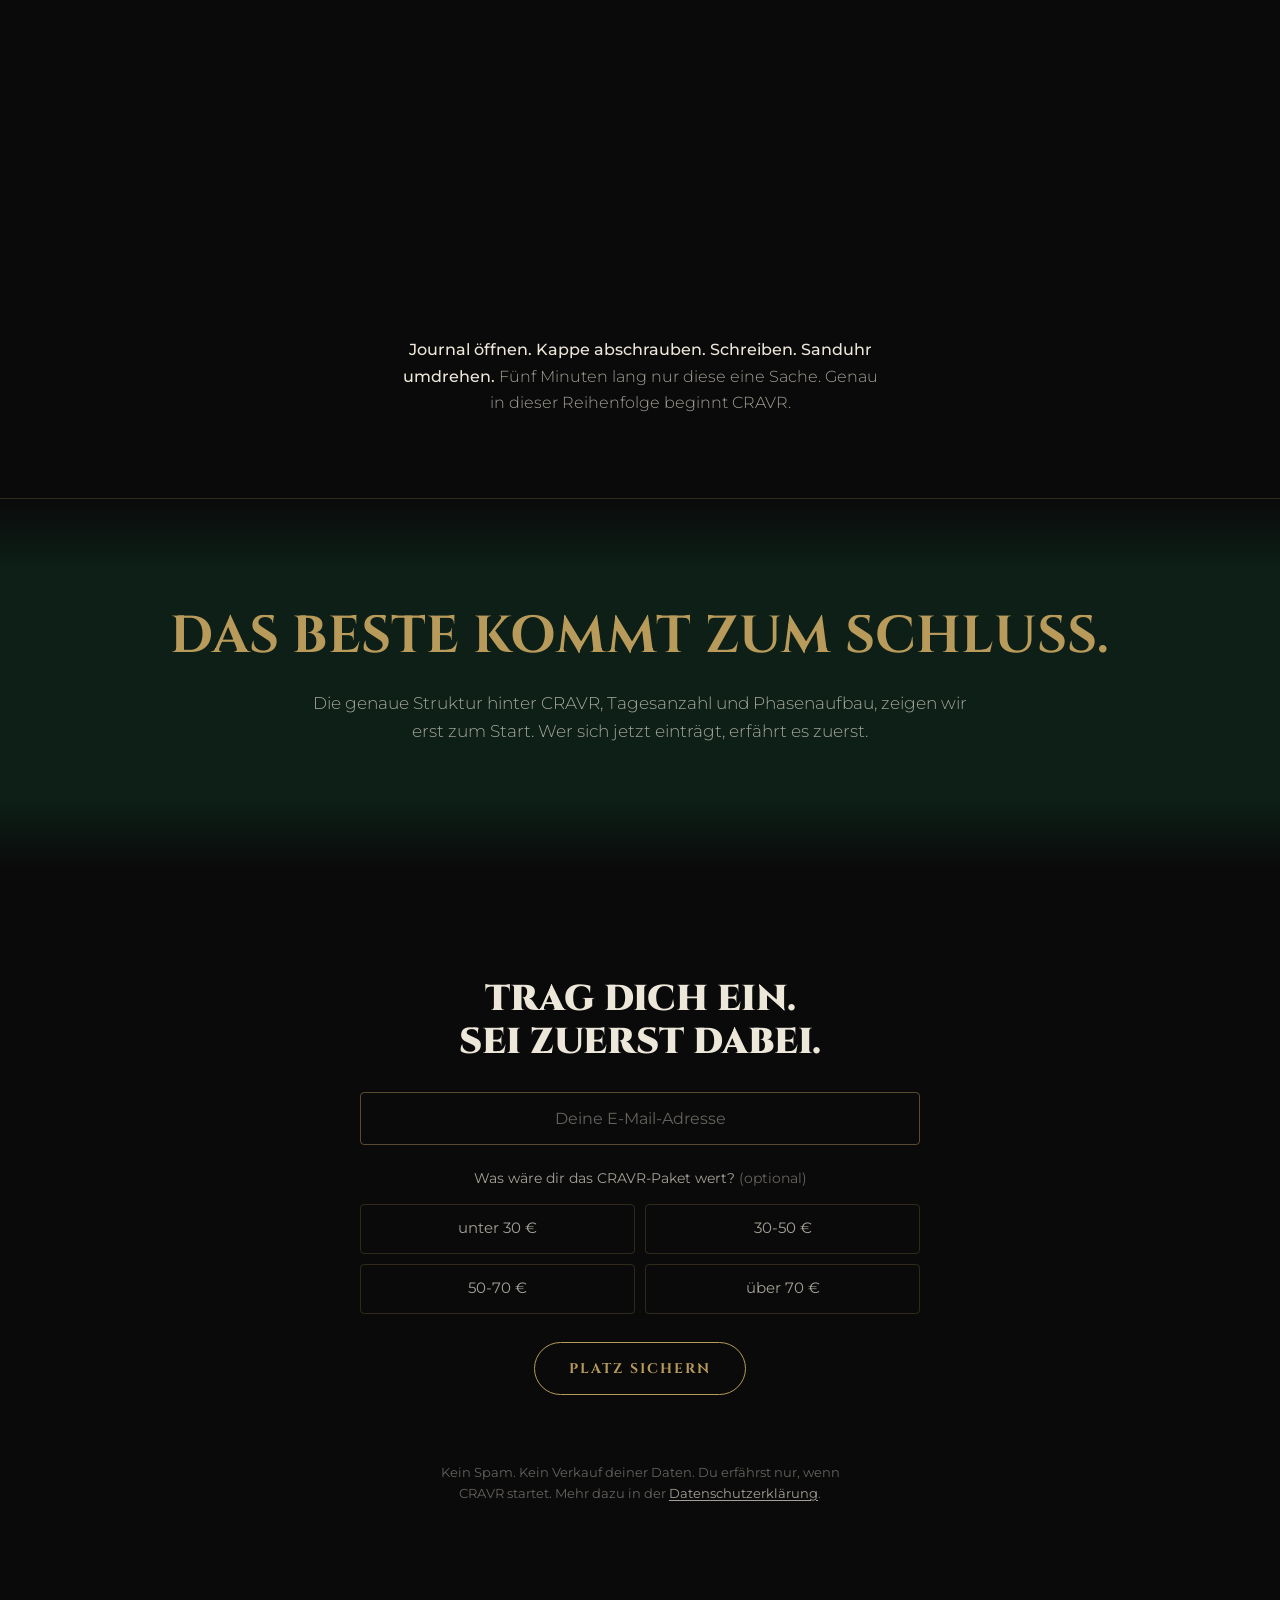
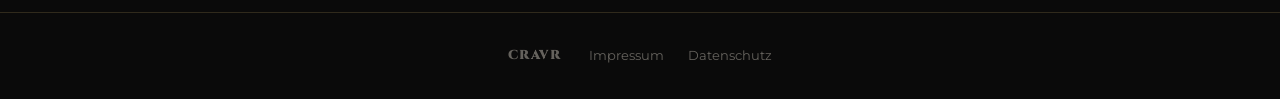
==== commit 96850e1d: "Dunkler Intro-Screen: Logo baut sich auf, bevor die Seite erscheint Vollbild-Screen beim Laden (Rich" ====
--- a/index.html
+++ b/index.html
@@ -12,8 +12,84 @@
 <meta property="og:type" content="website">
 <link rel="icon" type="image/svg+xml" href="assets/logo.svg">
 <link rel="stylesheet" href="styles.css">
+<script>
+  // Setzt die Intro-Klasse synchron vor dem ersten Render, damit der dunkle
+  // Screen von Anfang an da ist (kein kurzes Aufblitzen der Seite dahinter).
+  // Ohne JS oder bei "reduced motion" bleibt die Klasse weg, Seite startet normal.
+  if (!window.matchMedia || !window.matchMedia("(prefers-reduced-motion: reduce)").matches) {
+    document.documentElement.classList.add("intro-run");
+  }
+</script>
 </head>
 <body>
+
+  <div class="intro" id="intro">
+    <svg class="intro-mark" viewBox="0 0 1080 1080" aria-hidden="true" focusable="false">
+      <g id="mark-sanduhr">
+        <g id="fundament-unten">
+          <rect class="piece" style="fill:none;stroke:#b89a5a" x="386" y="559.29999" width="326.60001" height="17.4" rx="1.9" ry="1.9" />
+          <rect class="piece" style="fill:none;stroke:#b89a5a" x="403.60001" y="539.09998" width="291.29999" height="15.6" rx="1.9" ry="1.9" />
+        </g>
+        <g id="saeulenfundamente">
+          <path class="piece" style="fill:none;stroke:#b89a5a" d="m 444.3,534.5 h -30.1 l 3.3,-6.3 c 1,-1.9 2.9,-3 5,-3 h 14.3 c 2.3,0 4.4,1.4 5.3,3.6 z" />
+          <path class="piece" style="fill:none;stroke:#b89a5a" d="m 654.3,534.5 h 30.1 c 0,0 -3.3,-6.3 -3.3,-6.3 -1,-1.9 -2.9,-3 -5,-3 h -14.3 c -2.3,0 -4.4,1.4 -5.3,3.6 z" />
+          <path class="piece" style="fill:none;stroke:#b89a5a" d="m 414.1,230.4 h 30.1 c 0,0 -3.3,6.3 -3.3,6.3 -1,1.9 -2.9,3 -5,3 h -14.3 c -2.3,0 -4.4,-1.4 -5.3,-3.6 z" />
+          <path class="piece" style="fill:none;stroke:#b89a5a" d="m 684.5,230.4 h -30.1 l 3.3,6.3 c 1,1.9 2.9,3 5,3 H 677 c 2.3,0 4.4,-1.4 5.3,-3.6 z" />
+        </g>
+        <g id="saeulen-elemente">
+          <rect class="piece" style="fill:none;stroke:#b89a5a" x="422.39999" y="243" width="5.1999998" height="278.79999" />
+          <rect class="piece" style="fill:none;stroke:#b89a5a" x="432" y="243" width="4.4000001" height="278.79999" />
+          <rect class="piece" style="fill:none;stroke:#b89a5a" x="670.90002" y="243.10001" width="5.1999998" height="278.79999" transform="rotate(180,673.534,382.4306)" />
+          <rect class="piece" style="fill:none;stroke:#b89a5a" x="662.20001" y="243.10001" width="4.4000001" height="278.79999" transform="rotate(180,664.409,382.4306)" />
+          <circle class="piece" style="fill:none;stroke:#b89a5a" cx="425.10001" cy="388.79999" r="4.0999999" />
+          <circle class="piece" style="fill:none;stroke:#b89a5a" cx="434.20001" cy="388.79999" r="3.5999999" />
+          <circle class="piece" style="fill:none;stroke:#b89a5a" cx="673.70001" cy="388.79999" r="4.0999999" />
+          <circle class="piece" style="fill:none;stroke:#b89a5a" cx="664.59998" cy="388.79999" r="3.5999999" />
+        </g>
+        <g id="fundament-oben">
+          <rect class="piece" style="fill:none;stroke:#b89a5a" x="404" y="210.5" width="290.70001" height="15.3" rx="1.9" ry="1.9" />
+          <rect class="piece" style="fill:none;stroke:#b89a5a" x="386.20001" y="191" width="326.29999" height="14.9" rx="1.9" ry="1.9" />
+        </g>
+        <g id="fallender-sand">
+          <path class="piece" id="sandkorn-1" style="fill:none;stroke:#b89a5a" d="m 547.25,458.43 c 0.2,0.2 0.2,0.4 0.6,0.3 0.2,0 0.2,0 0.4,0 -0.3,0 1,0 1.2,-1.2 0.2,-1.2 0,-0.5 -0.1,-0.7 0,-0.2 -0.1,-0.3 -0.3,-0.5 -0.3,-0.3 -0.4,-0.3 -0.8,-0.3 -0.6,0 -1.1,0.5 -1.2,0.6 -0.3,0.6 -0.2,1.4 0.1,1.6 z" />
+          <path class="piece" id="sandkorn-2" style="fill:none;stroke:#b89a5a" d="m 550.5,455.9 c 0.2,0.2 0.2,0.4 0.6,0.3 0.2,0 0.2,0 0.4,0 -0.3,0 1,0 1.2,-1.2 0.2,-1.2 0,-0.5 -0.1,-0.7 0,-0.2 -0.1,-0.3 -0.3,-0.5 -0.3,-0.3 -0.4,-0.3 -0.8,-0.3 -0.6,0 -1.1,0.5 -1.2,0.6 -0.3,0.6 -0.2,1.4 0.1,1.6 z" />
+          <path class="piece" id="sandkorn-3" style="fill:none;stroke:#b89a5a" d="m 547.6,451.1 c 0.2,0.2 0.2,0.4 0.6,0.3 0.2,0 0.2,0 0.4,0 -0.3,0 1,0 1.2,-1.2 0.2,-1.2 0,-0.5 -0.1,-0.7 0,-0.2 -0.1,-0.3 -0.3,-0.5 -0.3,-0.3 -0.4,-0.3 -0.8,-0.3 -0.6,0 -1.1,0.5 -1.2,0.6 -0.3,0.6 -0.2,1.4 0.1,1.6 z" />
+          <path class="piece" id="sandkorn-4" style="fill:none;stroke:#b89a5a" d="m 550.5,447.1 c 0.2,0.2 0.2,0.4 0.6,0.3 0.2,0 0.2,0 0.4,0 -0.3,0 1,0 1.2,-1.2 0.2,-1.2 0,-0.5 -0.1,-0.7 0,-0.2 -0.1,-0.3 -0.3,-0.5 -0.3,-0.3 -0.4,-0.3 -0.8,-0.3 -0.6,0 -1.1,0.5 -1.2,0.6 -0.3,0.6 -0.2,1.4 0.1,1.6 z" />
+          <path class="piece" id="sandkorn-5" style="fill:none;stroke:#b89a5a" d="m 547.4,441.9 c 0.2,0.2 0.17,0.21 0.6,0.3 h 0.4 c -0.3,0 1.2,0.02 1.2,-1.2 7.7e-4,-0.38 0.01,-0.56 -0.08,-0.76 C 549.42,440.09 549.4,440 549.2,439.8 c -0.3,-0.3 -0.4,-0.3 -0.8,-0.3 -0.6,0 -1.1,0.5 -1.2,0.6 -0.3,0.6 -0.22,1.3 0.01,1.58 z" />
+          <path class="piece" id="sandkorn-6" style="fill:none;stroke:#b89a5a" d="m 550.3,437.4 c 0.2,0.2 0.2,0.4 0.6,0.3 0.2,0 0.2,0 0.4,0 -0.3,0 1,0 1.2,-1.2 0.2,-1.2 0,-0.5 -0.1,-0.7 0,-0.2 -0.1,-0.3 -0.3,-0.5 -0.3,-0.3 -0.4,-0.3 -0.8,-0.3 -0.6,0 -1.1,0.5 -1.2,0.6 -0.3,0.6 -0.2,1.4 0.1,1.6 z" />
+          <path class="piece" id="sandkorn-7" style="fill:none;stroke:#b89a5a" d="m 547.4,431.9 c 0.2,0.2 0.2,0.4 0.6,0.3 0.2,0 0.2,0 0.4,0 -0.3,0 1,0 1.2,-1.2 0.2,-1.2 0,-0.5 -0.1,-0.7 0,-0.2 -0.1,-0.3 -0.3,-0.5 -0.3,-0.3 -0.4,-0.3 -0.8,-0.3 -0.6,0 -1.1,0.5 -1.2,0.6 -0.3,0.6 -0.2,1.4 0.1,1.6 z" />
+          <path class="piece" id="sandkorn-8" style="fill:none;stroke:#b89a5a" d="m 549.2,426.7 c 0.2,0.2 0.2,0.4 0.6,0.3 0.2,0 0.2,0 0.4,0 -0.3,0 1,0 1.2,-1.2 0.2,-1.2 0,-0.5 -0.1,-0.7 0,-0.2 -0.1,-0.3 -0.3,-0.5 -0.3,-0.3 -0.4,-0.3 -0.8,-0.3 -0.6,0 -1.1,0.5 -1.2,0.6 -0.3,0.6 -0.2,1.4 0.1,1.6 z" />
+          <path class="piece" id="sandkorn-9" style="fill:none;stroke:#b89a5a" d="m 547.4,421.4 c 0.2,0.2 0.2,0.4 0.6,0.3 0.2,0 0.2,0 0.4,0 -0.3,0 1,0 1.2,-1.2 0.2,-1.2 0,-0.5 -0.1,-0.7 0,-0.2 -0.1,-0.3 -0.3,-0.5 -0.3,-0.3 -0.4,-0.3 -0.8,-0.3 -0.6,0 -1.1,0.5 -1.2,0.6 -0.3,0.6 -0.2,1.4 0.1,1.6 z" />
+          <path class="piece" id="sandkorn-10" style="fill:none;stroke:#b89a5a" d="m 549.2,416 c 0.2,0.2 0.2,0.4 0.6,0.3 0.2,0 0.2,0 0.4,0 -0.3,0 1,0 1.2,-1.2 0.2,-1.2 0,-0.5 -0.1,-0.7 0,-0.2 -0.1,-0.3 -0.3,-0.5 -0.3,-0.3 -0.4,-0.3 -0.8,-0.3 -0.6,0 -1.1,0.5 -1.2,0.6 -0.3,0.6 -0.2,1.4 0.1,1.6 z" />
+          <path class="piece" id="sandkorn-11" style="fill:none;stroke:#b89a5a" d="m 547.4,410.8 c 0.2,0.2 0.2,0.4 0.6,0.3 0.2,0 0.2,0 0.4,0 -0.3,0 1,0 1.2,-1.2 0.2,-1.2 0,-0.5 -0.1,-0.7 0,-0.2 -0.1,-0.3 -0.3,-0.5 -0.3,-0.3 -0.4,-0.3 -0.8,-0.3 -0.6,0 -1.1,0.5 -1.2,0.6 -0.3,0.6 -0.2,1.4 0.1,1.6 z" />
+          <path class="piece" id="sandkorn-12" style="fill:none;stroke:#b89a5a" d="m 549.2,405.9 c 0.2,0.2 0.2,0.4 0.6,0.3 0.2,0 0.2,0 0.4,0 -0.3,0 1,0 1.2,-1.2 0.2,-1.2 0,-0.5 -0.1,-0.7 0,-0.2 -0.1,-0.3 -0.3,-0.5 -0.3,-0.3 -0.4,-0.3 -0.8,-0.3 -0.6,0 -1.1,0.5 -1.2,0.6 -0.3,0.6 -0.2,1.4 0.1,1.6 z" />
+          <path class="piece" id="sandkorn-13" style="fill:none;stroke:#b89a5a" d="m 546.9,401 c 0.2,0.2 0.2,0.4 0.6,0.3 0.2,0 0.2,0 0.4,0 -0.3,0 1,0 1.2,-1.2 0.2,-1.2 0,-0.5 -0.1,-0.7 0,-0.2 -0.1,-0.3 -0.3,-0.5 -0.3,-0.3 -0.4,-0.3 -0.8,-0.3 -0.6,0 -1.1,0.5 -1.2,0.6 -0.3,0.6 -0.2,1.4 0.1,1.6 z" />
+          <path class="piece" id="sandkorn-14" style="fill:none;stroke:#b89a5a" d="m 549.2,396.7 c 0.2,0.2 0.2,0.4 0.6,0.3 0.2,0 0.2,0 0.4,0 -0.3,0 1,0 1.2,-1.2 0.2,-1.2 0,-0.5 -0.1,-0.7 0,-0.2 -0.1,-0.3 -0.3,-0.5 -0.3,-0.3 -0.4,-0.3 -0.8,-0.3 -0.6,0 -1.1,0.5 -1.2,0.6 -0.3,0.6 -0.2,1.4 0.1,1.6 z" />
+          <path class="piece" id="sandkorn-15" style="fill:none;stroke:#b89a5a" d="m 546.9,392.2 c 0.2,0.2 0.2,0.4 0.6,0.3 0.2,0 0.2,0 0.4,0 -0.3,0 1,0 1.2,-1.2 0.2,-1.2 0,-0.5 -0.1,-0.7 0,-0.2 -0.1,-0.3 -0.3,-0.5 -0.3,-0.3 -0.4,-0.3 -0.8,-0.3 -0.6,0 -1.1,0.5 -1.2,0.6 -0.3,0.6 -0.2,1.4 0.1,1.6 z" />
+          <path class="piece" id="sandkorn-16" style="fill:none;stroke:#b89a5a" d="m 549,387.7 c 0.2,0.2 0.2,0.4 0.6,0.3 0.2,0 0.2,0 0.4,0 -0.3,0 1,0 1.2,-1.2 0.2,-1.2 0,-0.5 -0.1,-0.7 0,-0.2 -0.1,-0.3 -0.3,-0.5 -0.3,-0.3 -0.4,-0.3 -0.8,-0.3 -0.6,0 -1.1,0.5 -1.2,0.6 -0.3,0.6 -0.2,1.4 0.1,1.6 z" />
+          <path class="piece" id="sandkorn-17" style="fill:none;stroke:#b89a5a" d="m 547.4,383.8 c 0.2,0.2 0.2,0.4 0.6,0.3 0.2,0 0.2,0 0.4,0 -0.3,0 1,0 1.2,-1.2 0.2,-1.2 0,-0.5 -0.1,-0.7 0,-0.2 -0.1,-0.3 -0.3,-0.5 -0.3,-0.3 -0.4,-0.3 -0.8,-0.3 -0.6,0 -1.1,0.5 -1.2,0.6 -0.3,0.6 -0.2,1.4 0.1,1.6 z" />
+        </g>
+        <path class="piece" id="sandhaufen-unten" style="fill:none;stroke:#b89a5a" transform="matrix(1,0,0,1.0680066,0,-35.446397)" d="M 605.99,491.1 C 606.08,492.81 601.7,522.1 548.9,521.2 c -52.7,-0.9 -56.4,-30.3 -56.4,-30.3 -0.55,-2.64 5.3,-3.2 7.1,-3.9 3.69,-0.86 1.07,-0.69 6.2,-1.5 0,0 2.4,-0.5 6.9,-1.6 2.7,-0.6 4.9,-1.3 6.9,-2.1 1.6,-0.6 4.3,-1.4 5.2,-1.8 3,-0.9 5.1,-1.9 6.8,-2.9 1.65,-0.96 2.92,-1.46 4,-1.84 1.91,-0.66 4.95,-2.06 6.39,-3.47 1.26,-1.23 3.65,-4.15 5.01,-6.65 0.18,-0.33 0.8,-1 1.48,-1.08 0.89,-0.1 2.07,0.02 2.77,0.51 0.21,0.15 0.47,0.49 0.6,0.71 0.41,0.67 0.85,1.58 1.53,2.56 1.25,1.82 4.01,4.31 6,5.27 0.22,0.11 1.17,0.47 2.08,0.9 0.64,0.3 1.4,0.68 2.41,1.2 0.73,0.37 1.9,1 2.63,1.37 3.43,1.72 5.67,2.22 8.29,3.61 5.83,3.09 4.76,1.2 9.5,3.8 4.18,1.05 2.05,1.31 6.5,1.9 4.61,0.61 5.4,1.3 8.5,2 3.1,0.7 6.7,-0.13 6.7,2.96 0,0 -0.01,0.16 -0.01,0.24 z" />
+        <path class="piece" id="sandhaufen-oben" style="fill:none;stroke:#b89a5a" d="m 494.66,310.72 c -0.22,0.01 -0.34,0.18 -0.26,0.39 0.81,2.11 5.12,12.79 13.39,23.93 7.17,9.66 22.68,21.89 30.99,30.61 5.01,5.25 9.43,10.38 10.25,12.53 0.03,0.1 0.15,0.46 0.29,0.45 0.13,0.01 0.21,-0.21 0.29,-0.42 1.59,-4.2 5.27,-8.89 15.69,-18.03 3.69,-3.24 9.9,-8.23 13.47,-11.6 17.33,-16.36 25.13,-34.51 26.2,-37.15 0.07,-0.18 -0.03,-0.31 -0.22,-0.3 l -3.46,0.29 c -1.6,0.13 -4.15,0.63 -5.69,1.09 -2.09,0.62 -4.12,1.2 -6.08,1.73 -0.01,0.08 -0.4,1.24 -5.94,14.3 -11.36,26.77 -1.35,-3.45 1.96,-13.28 -48.07,11.89 -57.64,-5.47 -90.87,-4.54 z" />
+        <path class="piece" id="spiegelung" style="fill:none;stroke:#b89a5a" d="m 587.61,322.88 c 5.83,-24.62 5.39,-36.34 1.86,-45.96 -4.5,-12.24 -21.12,-23.69 -21.12,-23.69 0,0 7.25,1.6 17.15,10.92 9.73,9.16 9.69,23.6 9.46,29.65 -0.79,20.54 -7.34,29.08 -7.34,29.08 z" />
+        <path class="draw" id="glas" style="fill:none;stroke:#b89a5a" d="m 608,505.5 c -11.7,16.7 -33.66,22.85 -53.96,23.95 -1.49,0.1 -3.3,0.07 -4.51,0.07 0,0 -0.02,-3.32 -0.12,-3.32 1.2,0 2.4,0.02 3.59,-0.05 11.2,-0.5 22.51,-2.15 32.81,-6.65 10.3,-4.5 19.5,-12.2 24,-22.5 3.8,-8.6 4.2,-18.4 2.5,-27.6 -4.5,-24.7 -22.6,-44.6 -41.4,-61.3 -8.2,-7.3 -17.5,-16.1 -16.4,-27 1,-9.2 9.1,-15.7 16.3,-21.5 13.3,-10.9 25.6,-23.6 33.2,-39 5.9,-12.2 8.6,-26.2 6.2,-39.6 -1.2,-6.4 -3.5,-12.2 -7.8,-17.2 -4,-4.8 -9.1,-8.5 -14.7,-11.2 -1.2,-0.6 -2.4,-1.1 -3.6,-1.6 -9.6,-3.8 -20,-5 -30.3,-5.3 h -4.1 -0.6 -4.1 c -10.3,0.3 -20.7,1.5 -30.3,5.3 -1.2,0.5 -2.4,1 -3.6,1.6 -5.5,2.7 -10.7,6.5 -14.7,11.2 -4.2,5 -6.6,10.8 -7.8,17.2 -2.5,13.4 0.2,27.5 6.2,39.6 7.5,15.5 19.8,28.1 33.2,39 7.1,5.9 15.3,12.4 16.3,21.5 1.2,10.9 -8.2,19.8 -16.4,27 -18.8,16.7 -36.9,36.5 -41.4,61.3 -1.7,9.2 -1.3,19 2.5,27.6 4.6,10.2 13.8,18 24,22.5 10.3,4.5 21.6,6.1 32.8,6.6 l 2.97,0.09 0.77,0.01 0.03,3.31 c -0.54,0.01 -3.26,-0.11 -4.87,-0.21 -20.3,-1.1 -42.3,-7.2 -53.9,-23.9 -10.8,-15.5 -10,-36.9 -2.2,-54.1 7.8,-17.2 21.5,-31 35.7,-43.5 4.6,-4 9.2,-8 12.6,-13.1 3.3,-5.1 5.2,-11.5 3.4,-17.3 -2,-6.3 -7.6,-10.7 -12.8,-14.8 -14.5,-11.4 -27.8,-25 -35.7,-41.6 -1.5,-3.2 -2.8,-6.5 -3.9,-9.9 -4,-12.9 -4.5,-27.2 0.3,-40 2.1,-5.5 6.3,-10.7 10.7,-14.6 4.7,-4.1 10.1,-7.2 15.9,-9.3 10.3,-3.8 21.4,-4.8 32.3,-4.9 h 1.9 0.6 1.9 c 11,0 22,1 32.3,4.9 5.8,2.1 11.3,5.2 15.9,9.3 4.4,3.9 8.6,9.1 10.7,14.6 4.8,12.8 4.3,27 0.3,40 -1,3.4 -2.3,6.7 -3.9,9.9 -7.9,16.6 -21.2,30.2 -35.7,41.6 -5.2,4.1 -10.9,8.4 -12.8,14.8 -1.8,5.8 0,12.2 3.4,17.3 3.3,5.1 8,9.1 12.6,13.1 14.2,12.5 27.9,26.2 35.7,43.5 7.8,17.2 8.75,38.78 -2.05,54.28 z" />
+      </g>
+      <g id="mark-lorbeerkranz" transform="translate(4.1213203,-9.4852809)">
+        <path class="draw" id="kranz-1" style="fill:none;stroke:#b89a5a" d="m 713.7,835.4 c -1.2,12 -10.1,21.2 -20.6,26.1 1.3,-6.5 5.4,-12 9.6,-17 0,-0.2 -0.3,-0.2 -0.5,0 -0.4,0.2 -2.1,2 -2.5,2.5 -4.1,4.5 -7.1,10.2 -8,16.2 14.8,-6.4 27.2,-11.2 43.5,-11.5 -10,12.2 -27.7,19.2 -43,14.1 -7.2,3.6 -14.9,6.2 -22.6,8.4 4.3,0 6.4,0.1 10.7,0.2 5.2,0.5 10.3,1.6 15,3.9 -11.2,6.6 -27.9,8.4 -38.9,2.3 -0.9,-0.5 -2.8,-2.4 -3.6,-2.5 -7.6,1 -15.3,2.5 -23,2.8 l 7.5,1.5 c 6.2,1.8 12.2,4.7 17,8.9 0.16,0.15 -0.2,0.36 -0.73,0.54 -7.5,2.5 -18.77,2.06 -26.17,-0.34 -5.6,-1.8 -10.2,-5 -13.6,-9.6 -8.7,0.3 -13.1,0.4 -21.8,0.5 0,0.4 0.5,0.4 0.9,0.5 1.9,0.5 3.8,0.8 5.6,1.4 7.2,2.3 14.2,7 19.1,12.4 -0.3,0.2 -1,0.4 -1.4,0.5 -12.5,2.2 -28.4,-1.1 -37.1,-9.9 -1.3,-1.3 -2.1,-3.2 -3.6,-4.5 -9.9,0.3 -21.5,1 -30.5,5.1 -1.2,0.6 -4.8,3.2 -5.3,3.3 -0.8,0.2 -2,0 -2.8,0 -0.2,-0.2 1.2,-3.5 1.6,-3.9 0.7,-0.7 4.2,-2.2 5.4,-2.7 9.8,-4.1 22.1,-5.2 32.6,-5.6 7.5,-13.3 24.4,-17.6 38.7,-17 0.4,0.3 -1,2.2 -1.2,2.6 -3.8,5.9 -12.5,10.5 -19.4,12.3 -3.8,0.8 -5.7,1.1 -9.6,1.9 10.2,0 20.4,-0.3 30.6,-0.7 1.4,-3.2 3.3,-6.3 5.9,-8.6 7.5,-6.7 18.9,-10.2 29,-10.1 0.44,0.02 0.85,0.01 1.11,0.12 -6.1,11.7 -19.31,17.18 -31.81,17.88 -0.2,-0.2 1.4,-2.3 1.7,-2.6 5.1,-5.5 13.2,-9.3 20.3,-11.6 0,-0.6 -0.6,-0.1 -0.9,0 -8.4,1.7 -18.7,6.9 -22.2,14.8 7.9,-0.4 11.8,-0.7 19.7,-1.2 5.9,-0.8 8.8,-1.2 14.6,-2.1 0.5,-0.2 1.5,-3.9 2,-4.8 5.2,-10.2 17.4,-16.6 28.6,-18.6 0.4,0 1.8,-0.5 1.7,0.2 -0.2,1 -1.2,3.2 -1.7,4.1 -5.1,9.6 -15.8,15 -26.2,17.6 -0.8,-0.6 4.6,-6.8 5.4,-7.6 3.4,-3.4 7.7,-6.5 12.1,-8.5 0,-0.6 -1.1,0 -1.4,0 -5.3,2.1 -11.9,7.2 -15,11.9 -0.2,0.3 -3.2,5.2 -2,5.1 11.6,-2.7 22.1,-5.8 33.2,-10 0.8,-10.5 7.5,-19.3 16.1,-24.7 1.1,-0.7 7.2,-4.55 7.9,-4.05 z m -11.4,18 c 0.2,0.2 2,-1.7 2.3,-2 2.4,-2.7 4.5,-6.3 5.5,-9.7 -2.4,4 -4.8,8 -7.8,11.7 z M 604,865.5 c -7,0.8 -15,3.7 -20.4,8.4 -0.6,0.5 -4.7,4.5 -4.1,5.1 2.3,-1.8 4.3,-3.9 6.7,-5.6 1.5,-1.1 3.2,-1.9 4.8,-3 5.2,-2 7.8,-2.9 13,-5 z m 122.2,-11.6 c -5.3,0.6 -10.5,1.7 -15.4,3.8 -1.8,1 -2.8,1.4 -4.6,2.4 3,-1 4.5,-1.6 7.4,-2.6 5,-1.4 7.5,-2.1 12.6,-3.6 z m -10.6,8.8 c -6.7,1.7 -13.3,2 -20.1,1.4 0.6,0.7 1.9,0.8 2.8,1 4.8,0.7 9.8,0 14.5,-1.2 1.1,-0.5 1.7,-0.7 2.8,-1.2 z m -40.7,19 c -4.8,0 -9.6,-0.9 -14,-2.5 -1.6,-0.5 -3,-1.6 -4.7,-1.8 4.4,3.8 11.8,4.9 17.6,4.7 0.3,0 1.1,0 1,-0.4 z m 10.5,-4.6 c -5.9,-0.9 -12.1,-1.7 -18,-0.2 l 17,0.5 c 0.4,-0.1 0.6,-0.2 0.9,-0.3 z m -91.2,15.6 c -4.3,-1.7 -8.2,-4.2 -11.6,-7.1 -1.2,-1 -2.1,-2.5 -3.5,-3.1 -0.4,0.5 1.9,2.9 2.3,3.4 2.7,2.8 8.1,5.9 11.9,7 0.3,0 1,0.4 0.9,-0.2 z m 37.7,-2.8 c -2.5,-1 -3.7,-1.5 -6.1,-2.5 -3.5,-2.2 -5.2,-3.3 -8.7,-5.6 -0.3,0.4 2.6,3 3.1,3.3 2.4,1.9 7.7,4.5 10.8,5 0.3,0 1,0.3 0.9,-0.2 z m -23.1,2.7 c -5.5,-4.6 -12.6,-7 -19.8,-7.8 4.3,1.5 6.5,2.2 10.9,3.7 3.6,1.7 5.3,2.5 8.9,4.2 z m 36.7,-4.3 c -5.2,-3.2 -11.8,-5 -18,-5.1 7.2,2.1 10.8,3.1 18,5.1 z" />
+        <path class="draw" id="kranz-2" style="fill:none;stroke:#b89a5a" d="m 481.9,881.6 c -3.5,5.9 -10.8,9.6 -17.7,10.9 -6.5,1.2 -15.7,1.3 -21.9,-0.9 -0.36,-0.14 -0.92,-0.34 -0.7,-0.5 5.4,-4.5 11.6,-7.5 18.5,-9.2 2.6,-0.5 3.8,-0.7 6.4,-1.2 -7,-0.6 -14,-1.6 -20.8,-2.9 -10.8,9.7 -33.29,6.2 -40.42,1.59 -0.78,-0.48 -1.16,-0.76 -1.68,-1.29 4.9,-2.4 10.6,-3.6 16.1,-3.9 3.1,-0.2 5.6,0 8.7,0.2 0.4,0 1.1,0.3 1.1,-0.2 -7.9,-2.3 -15.7,-4.8 -22.9,-8.4 -15.2,6.2 -32.9,-2.9 -43,-14.1 -0.23,-0.35 0.4,-0.3 0.8,-0.3 15,0 28.3,5.5 42.7,11.8 -1.2,-5.9 -3.6,-11.4 -7.7,-15.8 -0.4,-0.5 -2.2,-2.3 -2.5,-2.5 -0.1,0 -0.5,-0.1 -0.5,0 4.3,4.9 7.9,10.3 9.4,16.6 -10.5,-4.8 -19.5,-14 -20.7,-25.9 0,-0.7 6.6,2.8 7.1,3.2 7.3,4.3 14.4,11.8 16.3,20.1 0.4,1.8 0.4,3.6 0.9,5.3 11.1,4.3 21.6,7.8 33,9.9 0.2,0 0.7,0.6 0.5,-0.2 -0.5,-1.9 -2.2,-4.9 -3.5,-6.5 -3,-4 -10,-8.9 -14.8,-10.5 -0.3,0 -0.9,-0.5 -0.9,0 5.2,2.6 10.9,6.3 14.6,10.8 0.5,0.6 3.8,5.3 3.4,5.6 -11.8,-2.9 -24.2,-9.7 -27.9,-22.1 0.7,-0.4 7.7,1.8 9,2.3 10,3.4 20,10.1 22.6,21 10.8,2 22.1,3.1 33.1,3.5 0.4,-0.4 -1.5,-3.2 -1.9,-3.7 -4,-5.2 -12.3,-9.6 -18.7,-11.1 -0.3,0 -1,-0.4 -1,0.1 7,2.4 15.1,6.5 19.6,12.4 0.2,0.3 1.3,1.7 1.1,1.9 -12,-1.4 -25,-6.5 -30.3,-18.3 0.6,-0.6 8,0.8 9.3,1.1 8,1.7 16.6,5.3 21.6,11.9 1.3,1.8 2.2,3.8 3.2,5.7 10.1,0.4 20.2,0.6 30.3,0.7 -4.8,-1 -7.2,-1.5 -12,-2.6 -6.3,-2 -12.9,-5.5 -16.9,-10.6 -0.4,-0.5 -2.1,-2.8 -2.2,-3.3 -0.2,-0.5 0.2,-0.4 0.5,-0.4 12.2,-0.7 26.8,2.8 35,11.9 1.3,1.5 2.1,3.5 3.4,5 3.7,0.7 7.6,0.5 11.4,0.9 4.9,0.5 9.7,1.7 14.6,2.4 0.1,0.7 0,0.4 -0.4,0.6 -0.7,0.3 -4.6,1.8 -4.9,1.9 -1.6,0.2 -7.4,-1.2 -9.6,-1.5 -3.5,-0.3 -7,-0.4 -10.5,-0.5 -3.5,6.1 -9.4,9.9 -16.3,12.1 -8.1,2.6 -17.2,3.6 -25.6,1.8 4.4,-5.2 10.4,-9 16.9,-11.6 l 8.5,-2.5 c -8.6,-0.3 -12.9,-0.5 -21.5,-1 z m -85.5,-28.2 c -3,-4.4 -4.6,-6.7 -7.5,-11.1 0.9,3.3 3.1,6.9 5.5,9.4 0.5,0.6 1.3,1.4 2,1.7 z m 119.8,25.5 c 0.5,-0.5 -3.1,-4.2 -3.6,-4.7 -5.7,-5.3 -13.8,-7.9 -21.4,-9.2 0,0.4 0.5,0.4 0.8,0.5 6.9,2.2 12.8,3.9 18.6,8.5 1.7,1.3 3,3 4.6,4.3 0.3,0.3 0.5,0.7 1,0.6 z M 392,859.5 c -6.3,-3 -12.8,-5 -19.8,-5.6 4.6,1.3 6.8,1.9 11.4,3.1 2.5,0.6 5,1.9 7.3,2.6 0.3,0 1.1,0.4 1,-0.1 z m 11,4.6 c -5.6,0.5 -10.8,0.3 -16.5,-0.6 -0.8,-0.1 -1.5,-0.5 -2.3,-0.6 -0.3,0 -1.1,-0.3 -1.1,0.2 5.7,1.9 12,3.1 18,1.9 0.5,-0.1 2,-0.1 1.9,-0.9 z m 39.2,13.3 c -3.4,1.2 -5.2,1.8 -8.6,3 -4,0.7 -6,1 -10.1,1.6 6.3,0.2 13.9,-0.5 18.7,-4.6 z m -11.5,-0.2 c 0,-0.5 -0.5,-0.6 -1,-0.7 -3.5,-0.7 -8.9,-0.4 -12.4,0 -2.1,0.4 -3.1,0.7 -5.2,1.1 6.2,-0.4 12.4,-1 18.6,-0.4 z m 86.3,5.5 c -0.6,-0.1 -0.8,0.1 -1.2,0.4 -2.2,1.4 -4.1,4.3 -6.5,5.6 -3.6,1.9 -5.4,2.9 -9,4.7 6.6,-1.7 12.9,-5.2 16.8,-10.7 z m -37.8,-1.3 c -1.1,-0.2 -1.3,0.8 -1.9,1.2 -1.5,1.1 -3.2,2.1 -4.7,3.3 -3.8,1.7 -5.7,2.6 -9.5,4.3 4.9,-0.8 10.6,-3.1 14.1,-6.4 0.3,-0.2 2.2,-2.1 1.9,-2.3 z m -10.7,1.7 c -6.4,0.2 -13.4,2 -18.7,5.6 7.5,-2.2 11.3,-3.3 18.7,-5.6 z m 37.5,1.8 c -6.8,0.6 -13.9,3.4 -19.2,7.5 3.7,-1.6 5.5,-2.5 9.2,-4.1 4,-1.3 6,-2 10,-3.4 z" />
+        <path class="draw" id="kranz-3" style="fill:none;stroke:#b89a5a" d="m 705.9,855.5 c 5.7,-4.1 8.5,-6.2 14.1,-10.3 -0.9,-6.8 1.2,-14.3 5.2,-19.9 0.7,-1 3.35,-4.28 4.16,-4.85 0.01,0 0.64,-0.6 0.84,-0.25 1.8,6 0.7,12.7 -2.6,18 h 0.5 c 3.3,-3.3 5.3,-7.5 8,-11.3 4.9,-7 10.8,-13.1 18.4,-17.2 -1.3,13.4 -9.6,25.9 -21.4,32 -3.5,1.9 -7.3,2.3 -10.4,3.7 -1.2,0.5 -4.6,4.4 -6.2,5.5 -3.1,2.2 -7,3.1 -10.5,4.5 z m 24.4,-14.7 c 7.6,-3.1 13.4,-9.5 17,-16.6 0.7,-1.3 1.4,-2.8 1.7,-4.2 -3.5,5.8 -7.2,11.7 -12.6,16.1 -2.5,1.8 -3.7,2.8 -6.2,4.6 z m -8,2.7 c -0.3,-3.1 0.7,-6.3 1.4,-9.3 1,-2.7 1.5,-4 2.5,-6.7 -2.6,3.6 -4.7,9.5 -4.5,13.9 0,0.4 0,2 0.6,2.1 z" />
+        <path class="draw" id="kranz-4" style="fill:none;stroke:#b89a5a" d="m 368.09,820.86 c 0,0 0.48,-1.76 0.96,-1.25 6.8,6.5 10.56,16.19 9.26,25.59 4.6,3.7 9.3,7.4 14.5,10.3 -3.6,-1.2 -5.3,-1.8 -8.9,-3 -2.5,-1.3 -6.1,-6 -8.1,-6.9 -1.6,-0.7 -4.2,-1.1 -6.1,-1.7 -14.1,-4.9 -23.5,-19.8 -25.7,-34 7.6,3.7 13.5,10 18.4,16.7 2.6,3.7 4.6,7.8 7.8,11.1 -0.8,-2.5 -1.22,-3.64 -1.98,-6.08 -0.64,-2.37 -0.84,-4.74 -0.84,-5.55 0,-1.58 0.3,-3 0.53,-4.54 z M 367.6,840.2 c -8,-4.7 -13.5,-12.3 -17.9,-20 0.3,1.3 1,2.8 1.6,4 3,6 8.9,13.1 15.2,16 0.3,0.1 1.1,0.7 1.1,0 z m 9.1,3.6 c 0.3,-5.4 -0.8,-11.2 -4,-15.7 0.6,2.1 1.6,4 2.2,6.1 0.8,3 0.9,5.7 1.4,8.7 0,0.3 0,0.9 0.4,0.9 z" />
+        <path class="draw" id="kranz-5" style="fill:none;stroke:#b89a5a" d="m 549.1,887.7 c 0.8,-0.8 4.3,-1.9 5.2,-1.7 2.3,0.5 3,3 3.9,4.7 -3.3,1.9 -5.8,-2.8 -9.1,-3 z" />
+      </g>
+      <g id="mark-name">
+        <path class="draw" id="letter-a" style="fill:none;stroke:#b89a5a" d="m 586.92,612.35 66.6,159.3 h -19.12 l -51.98,-137.93 z m -48.38,144.22 q -1.57,4.5 -0.45,7.65 1.12,3.15 3.6,4.95 2.7,1.57 5.4,1.57 h 2.02 v 2.25 h -45.23 v -2.25 q 0,0 1.12,0 0.9,0 0.9,0 5.17,0 10.57,-3.15 5.62,-3.38 9.22,-11.03 z m 48.38,-144.22 2.02,15.75 -56.48,144.22 h -13.5 l 57.6,-136.8 q 0,0 1.12,-2.7 1.35,-2.92 2.92,-6.97 1.8,-4.05 2.92,-7.88 1.35,-3.83 1.35,-5.62 z m 31.73,99.22 v 6.75 h -70.42 v -6.75 z m 10.12,45 h 18.45 q 3.38,7.65 9,11.03 5.62,3.15 10.8,3.15 0,0 0.9,0 0.9,0 0.9,0 v 2.25 h -50.62 v -2.25 h 2.02 q 4.28,0 7.65,-3.6 3.38,-3.83 0.9,-10.57 z" />
+        <path class="draw" id="letter-r1" style="fill:none;stroke:#b89a5a" transform="scale(1.0039946,0.9960213)" d="m 374.8,616.95 h 31.85 q 10.17,0 18.3,2.94 8.36,2.94 14.01,8.58 5.65,5.42 8.58,13.33 3.16,7.68 3.16,17.62 0,10.84 -5.2,20.78 -4.97,9.94 -13.78,16.26 -8.58,6.1 -19.43,6.1 3.84,1.58 8.36,6.55 4.52,4.74 7.91,9.26 0,0 2.94,4.52 3.16,4.29 7.68,10.62 4.74,6.33 9.49,12.42 4.74,6.1 8.13,9.71 4.52,4.97 9.04,8.81 4.52,3.84 9.71,6.1 5.42,2.26 11.97,2.26 v 2.26 h -12.42 q -10.39,0 -18.07,-3.16 -7.45,-3.16 -12.65,-7.68 -5.2,-4.74 -8.81,-9.04 -0.68,-0.9 -3.84,-5.2 -2.94,-4.29 -7.23,-10.17 -4.07,-6.1 -8.13,-11.97 -4.07,-5.87 -7,-9.94 -2.94,-4.29 -3.39,-4.97 -4.29,-5.65 -9.49,-10.39 -5.2,-4.74 -11.29,-4.74 v -2.26 q 0,0 3.39,0.23 3.61,0 8.58,-0.23 5.87,-0.23 12.88,-1.81 7,-1.58 13.1,-6.55 6.1,-4.97 9.26,-15.14 0.68,-2.48 1.13,-6.1 0.45,-3.84 0.23,-7.45 -0.23,-15.36 -7.91,-24.4 -7.45,-9.26 -20.11,-9.94 -6.33,-0.45 -13.1,-0.23 -6.55,0 -11.07,0 -4.52,0 -4.52,0 0,-0.23 -0.68,-1.81 -0.45,-1.81 -1.13,-3.39 z m 2.94,0 v 158.13 h -14.68 v -158.13 z m -14.01,141.64 v 16.49 h -18.07 v -2.26 q 0,0 1.36,0 1.58,0 1.58,0 5.87,0 9.94,-4.07 4.29,-4.29 4.52,-10.17 z m 0,-125.15 h -0.68 q -0.23,-5.87 -4.52,-9.94 -4.07,-4.29 -9.94,-4.29 0,0 -1.58,0 -1.36,0 -1.36,0 v -2.26 h 18.07 z m 13.33,125.15 h 0.68 q 0,5.87 4.29,10.17 4.29,4.07 10.17,4.07 0,0 1.36,0 1.36,0 1.36,0 v 2.26 h -17.85 z" />
+        <path class="draw" id="letter-r2" style="fill:none;stroke:#b89a5a" d="m 845,611.6 h 30.99 q 9.89,0 17.8,3.04 8.13,3.04 13.63,8.88 5.5,5.61 8.35,13.79 3.08,7.94 3.08,18.23 0,11.22 -5.06,21.5 -4.84,10.28 -13.41,16.82 -8.35,6.31 -18.9,6.31 3.74,1.64 8.13,6.78 4.4,4.91 7.69,9.58 0,0 2.86,4.67 3.08,4.44 7.47,10.98 4.62,6.54 9.23,12.85 4.62,6.31 7.91,10.05 4.4,5.14 8.79,9.11 4.4,3.97 9.45,6.31 5.28,2.34 11.65,2.34 v 2.34 h -12.09 q -10.11,0 -17.59,-3.27 -7.25,-3.27 -12.31,-7.94 -5.06,-4.91 -8.57,-9.35 -0.66,-0.93 -3.74,-5.37 -2.86,-4.44 -7.03,-10.51 -3.96,-6.31 -7.91,-12.38 -3.96,-6.08 -6.81,-10.28 -2.86,-4.44 -3.3,-5.14 -4.18,-5.84 -9.23,-10.75 -5.06,-4.91 -10.99,-4.91 v -2.34 q 0,0 3.3,0.23 3.52,0 8.35,-0.23 5.72,-0.23 12.53,-1.87 6.81,-1.64 12.75,-6.78 5.93,-5.14 9.01,-15.66 0.66,-2.57 1.1,-6.31 0.44,-3.97 0.22,-7.71 -0.22,-15.89 -7.69,-25.24 -7.25,-9.58 -19.56,-10.28 -6.15,-0.47 -12.75,-0.23 -6.37,0 -10.77,0 -4.4,0 -4.4,0 0,-0.23 -0.66,-1.87 -0.44,-1.87 -1.1,-3.5 z m 2.86,0 V 775.17 H 833.57 V 611.6 Z m -13.63,146.51 v 17.06 H 816.65 v -2.34 q 0,0 1.32,0 1.54,0 1.54,0 5.72,0 9.67,-4.21 4.18,-4.44 4.4,-10.51 z m 0,-129.45 h -0.66 q -0.22,-6.08 -4.4,-10.28 -3.96,-4.44 -9.67,-4.44 0,0 -1.54,0 -1.32,0 -1.32,0 v -2.34 h 17.59 z m 12.97,129.45 h 0.66 q 0,6.08 4.18,10.51 4.18,4.21 9.89,4.21 0,0 1.32,0 1.32,0 1.32,0 v 2.34 h -17.37 z" />
+        <path class="draw" id="letter-c" style="fill:none;stroke:#b89a5a" transform="scale(1.0039946,0.9960213)" d="m 321.99,709.39 -2.71,35.47 q -5.87,9.71 -14.91,17.39 -8.81,7.45 -21.01,11.97 -11.97,4.29 -27.56,4.29 -23.49,-0.23 -41.79,-10.39 -18.3,-10.17 -28.69,-28.46 -10.17,-18.52 -10.17,-43.6 0,-24.62 10.17,-42.92 10.17,-18.52 28.46,-28.69 18.52,-10.39 43.37,-10.39 16.72,0 30.04,4.52 13.55,4.29 23.49,10.84 l 4.52,31.85 h -2.03 q -4.97,-19.88 -20.33,-30.04 -15.36,-10.39 -35.69,-10.39 -19.88,0 -34.56,9.49 -14.46,9.26 -22.59,26.2 -7.91,16.72 -7.91,39.31 0,22.59 7.91,39.53 8.13,16.94 22.36,26.43 14.46,9.49 33.43,9.94 16.04,0 29.59,-5.87 13.78,-6.1 23.04,-19.65 9.26,-13.78 11.75,-36.82 z" />
+        <path class="draw" id="letter-v" style="fill:none;stroke:#b89a5a" d="m 715.19,772.17 -69.75,-159.3 h 19.12 l 55.12,137.93 z m 0,0 -2.02,-15.75 59.85,-144.22 h 13.5 l -60.98,136.8 q 0,0 -1.35,2.92 -1.12,2.7 -2.92,6.75 -1.57,4.05 -2.92,7.88 -1.12,3.83 -1.12,5.62 z m 51.52,-144.45 q 2.48,-6.75 -0.9,-10.35 -3.38,-3.6 -7.65,-3.6 h -2.02 v -2.25 h 45.23 v 2.25 q 0,0 -1.12,0 -0.9,0 -0.9,0 -4.95,0 -10.57,3.38 -5.62,3.15 -9.22,10.8 z m -96.08,0 -18.68,0.23 q -3.38,-7.65 -9,-10.8 -5.62,-3.38 -10.8,-3.38 0,0 -0.9,0 -0.9,0 -0.9,0 v -2.25 h 50.62 v 2.25 h -2.02 q -4.28,0 -7.65,3.6 -3.15,3.6 -0.68,10.35 z" />
+      </g>
+    </svg>
+  </div>
 
   <div class="noise" aria-hidden="true"></div>
 
@@ -210,5 +286,6 @@
   </footer>
 
   <script src="script.js"></script>
+  <script src="intro.js" defer></script>
 </body>
 </html>
--- a/styles.css
+++ b/styles.css
@@ -99,6 +99,114 @@
   pointer-events: none;
   opacity: 0.035;
   background-image: url("data:image/svg+xml,%3Csvg xmlns=%22http://www.w3.org/2000/svg%22 width=%22120%22 height=%22120%22%3E%3Cfilter id=%22n%22%3E%3CfeTurbulence type=%22fractalNoise%22 baseFrequency=%220.9%22 numOctaves=%222%22 stitchTiles=%22stitch%22/%3E%3C/filter%3E%3Crect width=%22100%25%22 height=%22100%25%22 filter=%22url(%23n)%22/%3E%3C/svg%3E");
+}
+
+/* --- Intro: dunkler Vollbild-Screen, auf dem sich das Logo aufbaut, bevor
+   die eigentliche Seite erscheint. Choreographie in intro.js, siehe dort. --- */
+.intro {
+  display: none;
+}
+
+html.intro-run .intro {
+  position: fixed;
+  inset: 0;
+  z-index: 1000;
+  display: flex;
+  align-items: center;
+  justify-content: center;
+  background: var(--rich-black);
+  overflow: hidden;
+}
+
+html.intro-run body {
+  overflow: hidden;
+}
+
+.intro::before {
+  content: "";
+  position: absolute;
+  inset: 0;
+  background: radial-gradient(ellipse at center, rgba(13, 31, 23, 0.55) 0%, rgba(10, 10, 10, 0.9) 62%, #0a0a0a 100%);
+  opacity: 0;
+  animation: intro-glow 1.2s ease-out both;
+}
+
+@keyframes intro-glow {
+  from { opacity: 0; }
+  to   { opacity: 1; }
+}
+
+.intro-mark {
+  position: relative;
+  z-index: 1;
+  width: min(46vw, 380px);
+  height: auto;
+  fill: none;
+  stroke-linecap: round;
+  stroke-linejoin: round;
+}
+
+.intro-mark path,
+.intro-mark rect,
+.intro-mark circle {
+  stroke-width: 2.4;
+}
+
+.intro-mark .piece,
+.intro-mark .draw {
+  opacity: 0;
+}
+
+.intro-mark .piece {
+  transform-origin: center;
+}
+
+.intro-mark.is-active .piece {
+  animation-name: intro-piece-in;
+  animation-duration: 0.55s;
+  animation-timing-function: cubic-bezier(0.22, 1, 0.36, 1);
+  animation-fill-mode: both;
+}
+
+.intro-mark.is-active .draw {
+  animation-name: intro-draw-in;
+  animation-duration: 0.75s;
+  animation-timing-function: cubic-bezier(0.65, 0, 0.35, 1);
+  animation-fill-mode: both;
+}
+
+@keyframes intro-piece-in {
+  from { opacity: 0; transform: scale(0.82); }
+  to   { opacity: 1; transform: scale(1); }
+}
+
+@keyframes intro-draw-in {
+  from { opacity: 1; }
+  to   { opacity: 1; stroke-dashoffset: 0; }
+}
+
+.intro-glow-pulse {
+  animation: intro-pulse 0.7s ease-out both;
+}
+
+@keyframes intro-pulse {
+  0%   { filter: drop-shadow(0 0 0 rgba(184, 154, 90, 0)); }
+  40%  { filter: drop-shadow(0 0 22px rgba(184, 154, 90, 0.55)); }
+  100% { filter: drop-shadow(0 0 0 rgba(184, 154, 90, 0)); }
+}
+
+.intro.is-exiting {
+  animation: intro-exit 0.8s cubic-bezier(0.6, 0, 0.3, 1) both;
+}
+
+@keyframes intro-exit {
+  from { opacity: 1; transform: scale(1) rotate(0deg); }
+  to   { opacity: 0; transform: scale(1.22) rotate(-7deg); }
+}
+
+@media (prefers-reduced-motion: reduce) {
+  html.intro-run .intro { display: none; }
+  html.intro-run body { overflow: visible; }
 }
 
 .section-inner {
@@ -237,9 +345,39 @@
 }
 
 .logo-anchor {
-  width: clamp(150px, 20vw, 260px);
+  /* Groesser als zuvor: das Logo enthaelt jetzt zusaetzlich Schriftzug und
+     Lorbeerkranz (siehe assets/logo.svg), auf Bennetts Wunsch praesenter. */
+  width: clamp(200px, 28vw, 340px);
   height: auto;
   filter: drop-shadow(0 2px 4px rgb(10 10 10 / 70%)) drop-shadow(0 0 26px rgb(10 10 10 / 65%));
+  /* Eingangsanimation beim ersten Laden: sanftes Herauswachsen aus der
+     Mitte mit einem goldenen Aufgluehen, das in den normalen Schatten
+     ausklingt. cubic-bezier(0.16,1,0.3,1) bremst weich ohne Ueberschwingen
+     ("expo-out"), bewusst kein Drehen oder Wippen, das sollte edel wirken,
+     nicht verspielt. */
+  animation: logo-entrance 1.6s cubic-bezier(0.16, 1, 0.3, 1) both;
+}
+
+@keyframes logo-entrance {
+  0% {
+    opacity: 0;
+    transform: scale(0.8);
+    filter: drop-shadow(0 2px 4px rgb(10 10 10 / 70%)) drop-shadow(0 0 60px rgb(184 154 90 / 85%));
+  }
+  60% {
+    opacity: 1;
+  }
+  100% {
+    opacity: 1;
+    transform: scale(1);
+    filter: drop-shadow(0 2px 4px rgb(10 10 10 / 70%)) drop-shadow(0 0 26px rgb(10 10 10 / 65%));
+  }
+}
+
+@media (prefers-reduced-motion: reduce) {
+  .logo-anchor {
+    animation: none;
+  }
 }
 
 .hero-content {
@@ -379,7 +517,13 @@
 /* ---- Markenkern-Moment: reine Typografie, radikale Leerflaeche ---- */
 
 .section-creed {
-  background: var(--rich-black);
+  /* Weicher Ein-/Ausklang statt hartem Farbschnitt: oben blendet aus dem
+     nahezu schwarzen Hero-Ende ein, unten wieder auf denselben Farbton
+     zurueck, damit der Uebergang ins Bild der naechsten Sektion nicht als
+     scharfe Kante wirkt (siehe dort .section-image-scrim, die den gleichen
+     Farbton am oberen Bildrand aufgreift). Feste px-Distanz statt Prozent,
+     damit der Fade unabhaengig von der Textlaenge immer gleich kurz bleibt. */
+  background: linear-gradient(180deg, var(--rich-black) 0, var(--deep-green) 70px, var(--deep-green) calc(100% - 70px), var(--rich-black) 100%);
   text-align: center;
 }
 
@@ -438,7 +582,10 @@
 .section-image-scrim {
   position: absolute;
   inset: 0;
-  background: linear-gradient(180deg, rgb(10 10 10 / 15%) 0%, rgb(10 10 10 / 92%) 100%);
+  /* Erster Abschnitt greift den Farbton auf, mit dem .section-creed direkt
+     darueber ausklingt, damit das Bild nicht hart aus vollem Gruen
+     "auftaucht", sondern aus demselben Dunkel heraus erscheint. */
+  background: linear-gradient(180deg, rgb(10 10 10 / 82%) 0, rgb(10 10 10 / 15%) 100px, rgb(10 10 10 / 92%) 100%);
 }
 
 .section-image-content {
@@ -469,7 +616,13 @@
 }
 
 .bundle-anchor {
-  height: 90vh;
+  /* dvh statt vh: "vh" wird auf iOS Safari gegen die groesstmoegliche
+     Ansicht berechnet (Adressleiste eingeklappt). Die dadurch entstehende
+     Scrollstrecke ist laenger als die tatsaechlich sichtbare Flaeche mit
+     eingeblendeter Adressleiste, jede Karte wirkte dadurch trotz "90vh"
+     noch fast wie ein ganzer Bildschirm. "dvh" richtet sich nach der
+     jeweils tatsaechlich sichtbaren Flaeche, siehe auch .hero-content. */
+  height: 65dvh;
 }
 
 /* Overflow:hidden sitzt bewusst auf der gepinnten Flaeche selbst und NICHT
@@ -679,7 +832,10 @@
 /* ---- Verknappung / bewusst offen ---- */
 
 .section-open {
-  background: var(--deep-green);
+  /* Weicher Ein-/Ausklang wie bei .section-creed: die Nachbarn
+     (.bundle-scroller oben, .section-form unten) sind beide flaches
+     Schwarz, ein eigener Verlauf ohne Aenderung an den Nachbarn reicht. */
+  background: linear-gradient(180deg, var(--rich-black) 0, var(--deep-green) 70px, var(--deep-green) calc(100% - 70px), var(--rich-black) 100%);
   border-top: 1px solid var(--gold-line);
   text-align: center;
 }
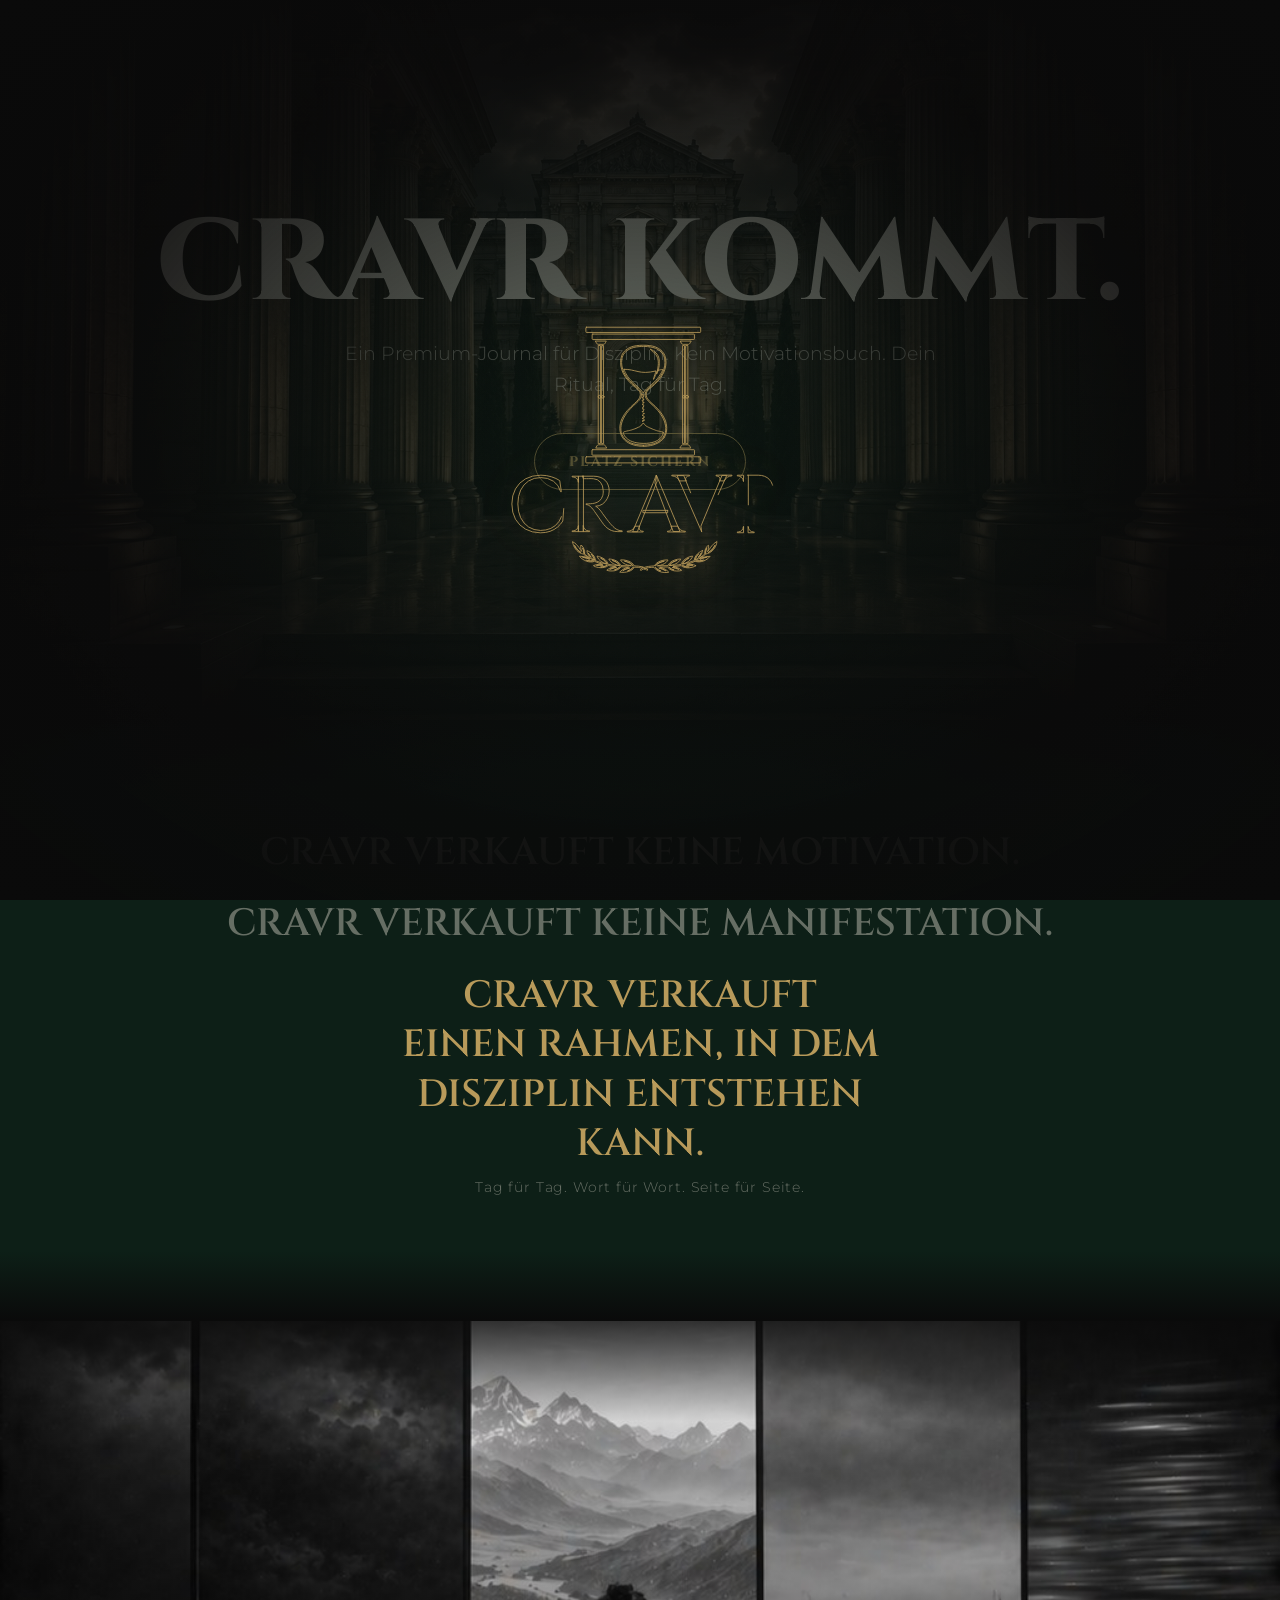
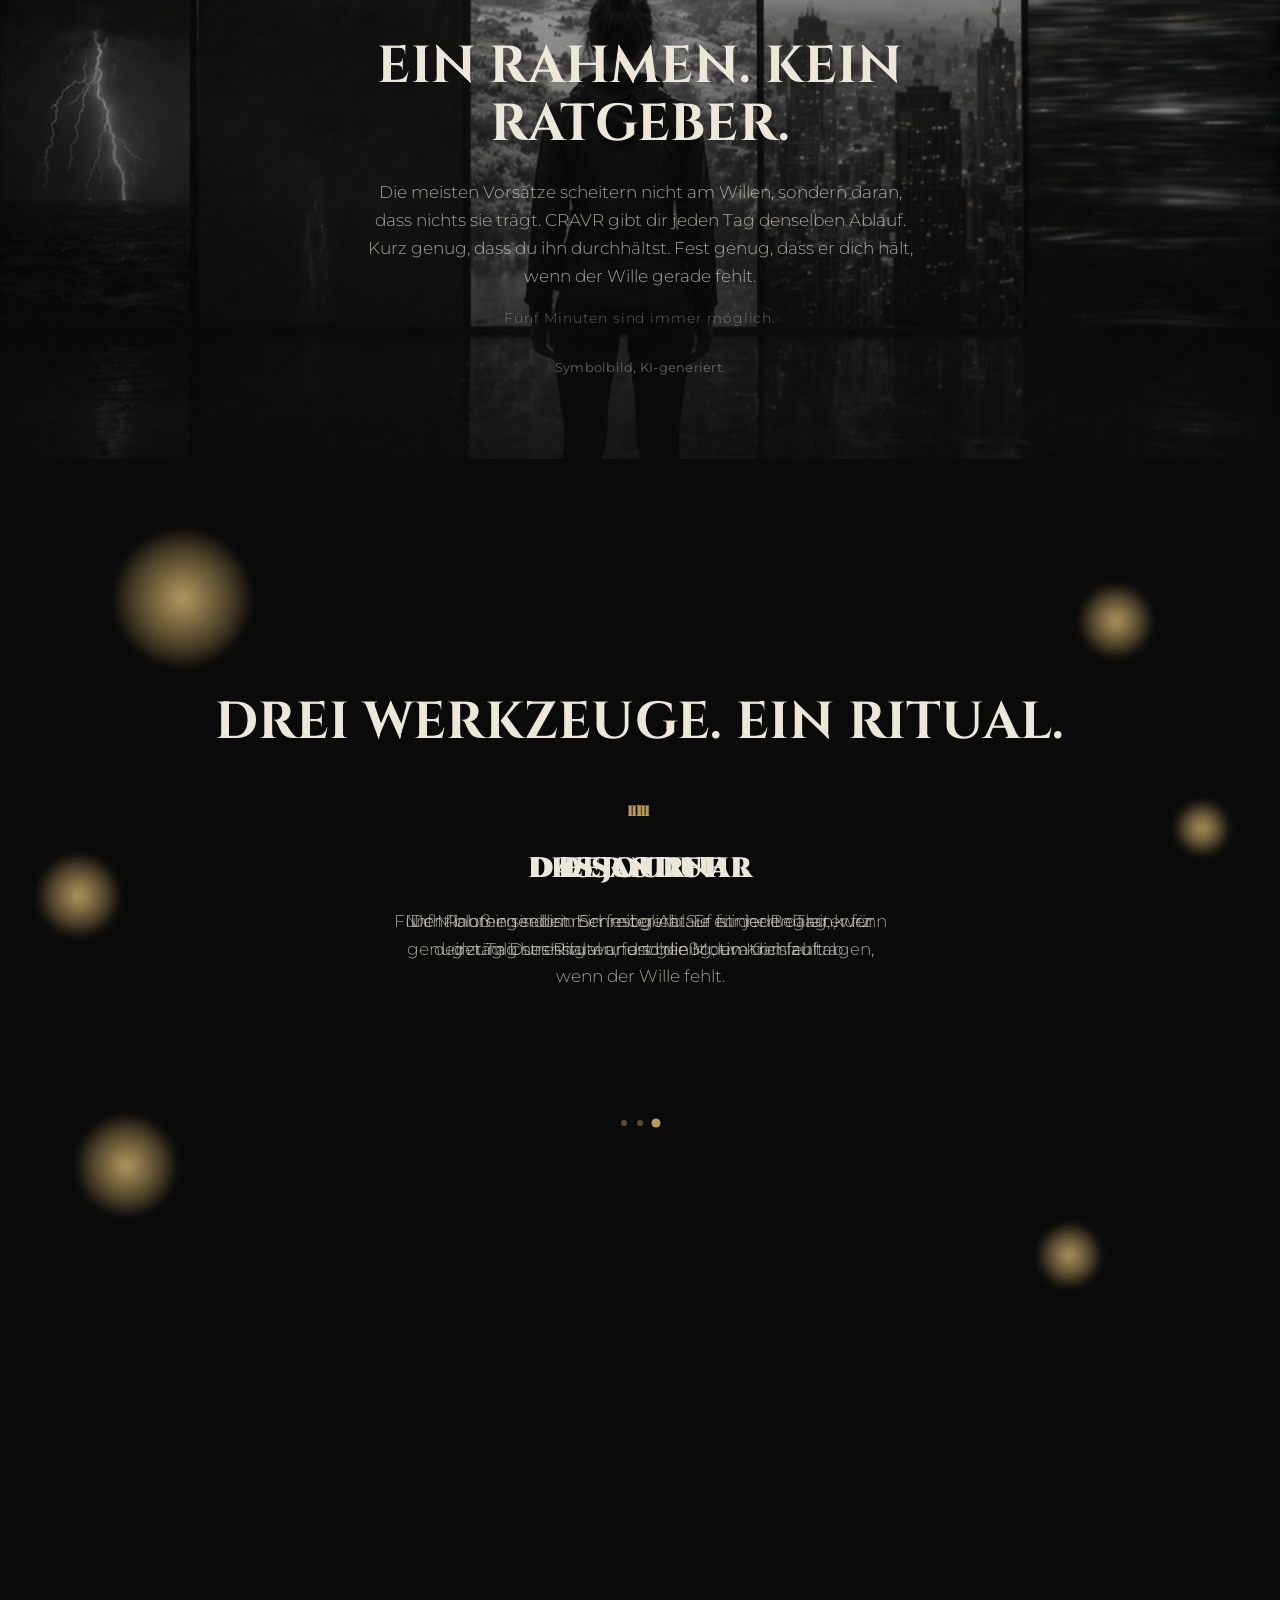
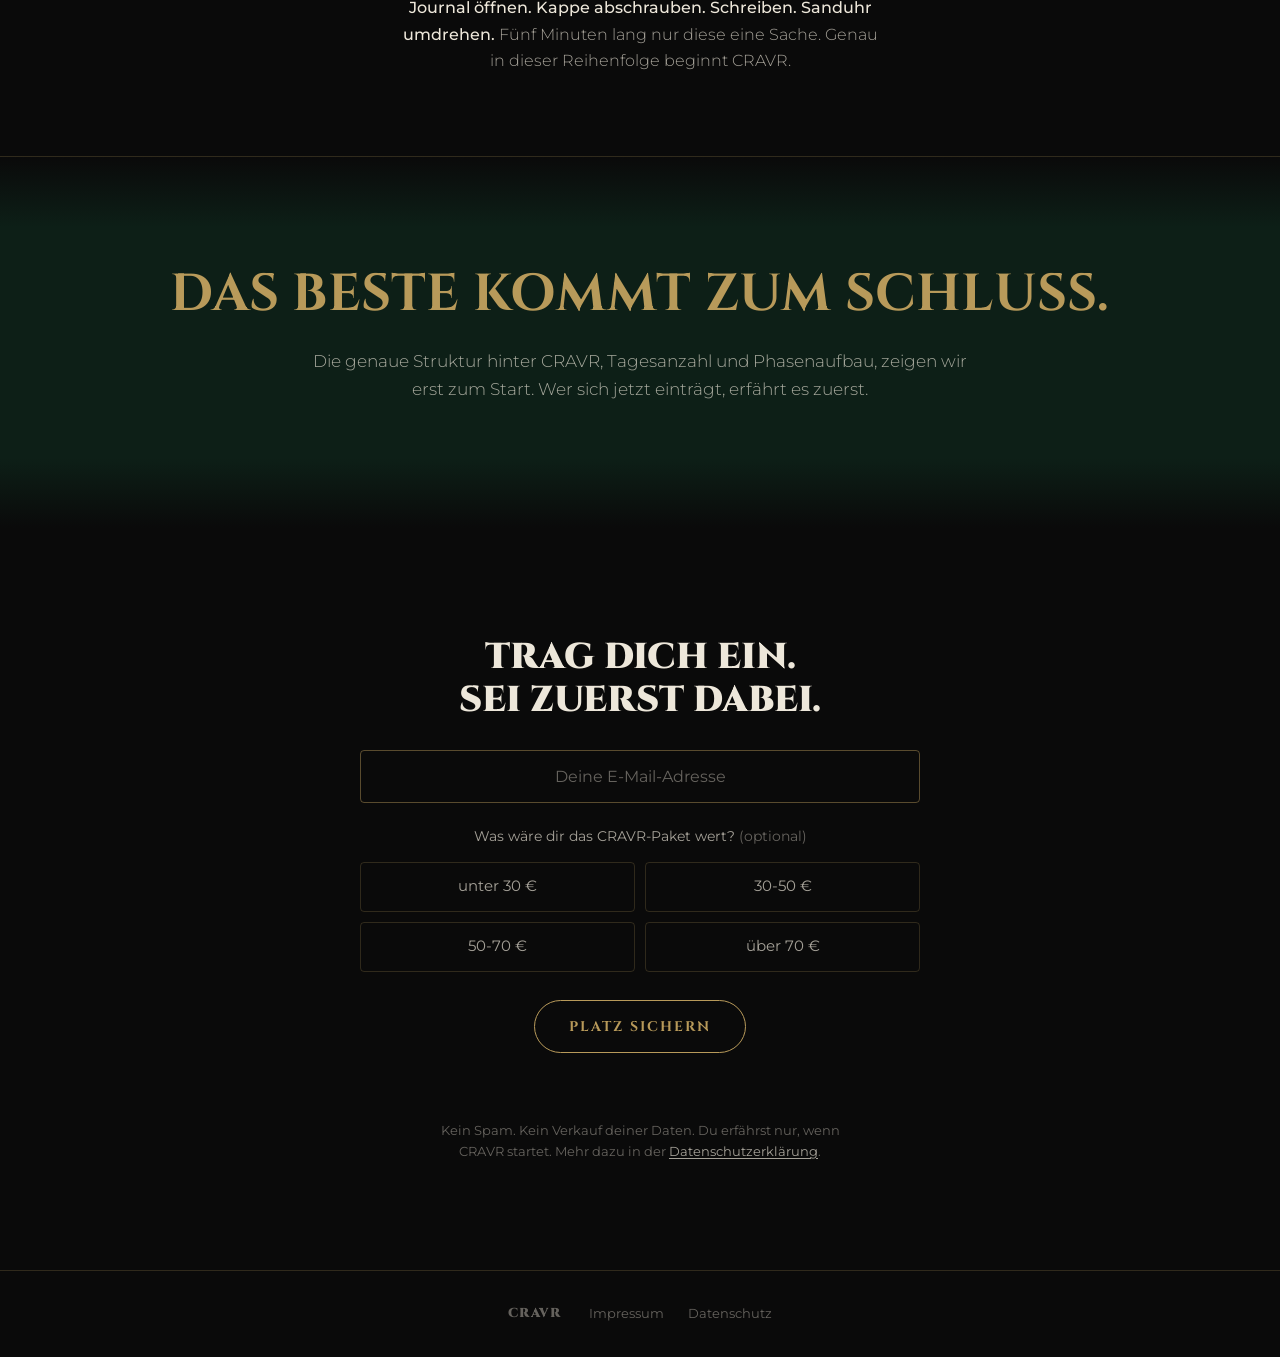
==== commit 41f3fb39: "Intro dockt jetzt als echte Bewegung ins Kopfzeilen-Logo, Rueckspulen per Scroll Statt generischem W" ====
--- a/index.html
+++ b/index.html
@@ -23,8 +23,13 @@
 </head>
 <body>
 
-  <div class="intro" id="intro">
-    <svg class="intro-mark" viewBox="0 0 1080 1080" aria-hidden="true" focusable="false">
+  <div class="intro-backdrop" id="intro-backdrop" aria-hidden="true"></div>
+
+  <!-- Das Logo selbst: lebt dauerhaft im DOM (wird nach der Intro nicht
+       entfernt), dockt nach der Zeichnen-Choreographie in die Kopfzeile und
+       dreht die ganze Bewegung um, sobald man wieder ganz nach oben
+       scrollt. Choreographie/Positionierung in intro.js, siehe dort. -->
+  <svg class="intro-mark" id="intro-mark" viewBox="0 0 1080 1080" aria-hidden="true" focusable="false">
       <g id="mark-sanduhr">
         <g id="fundament-unten">
           <rect class="piece" style="fill:none;stroke:#b89a5a" x="386" y="559.29999" width="326.60001" height="17.4" rx="1.9" ry="1.9" />
@@ -88,14 +93,14 @@
         <path class="draw" id="letter-c" style="fill:none;stroke:#b89a5a" transform="scale(1.0039946,0.9960213)" d="m 321.99,709.39 -2.71,35.47 q -5.87,9.71 -14.91,17.39 -8.81,7.45 -21.01,11.97 -11.97,4.29 -27.56,4.29 -23.49,-0.23 -41.79,-10.39 -18.3,-10.17 -28.69,-28.46 -10.17,-18.52 -10.17,-43.6 0,-24.62 10.17,-42.92 10.17,-18.52 28.46,-28.69 18.52,-10.39 43.37,-10.39 16.72,0 30.04,4.52 13.55,4.29 23.49,10.84 l 4.52,31.85 h -2.03 q -4.97,-19.88 -20.33,-30.04 -15.36,-10.39 -35.69,-10.39 -19.88,0 -34.56,9.49 -14.46,9.26 -22.59,26.2 -7.91,16.72 -7.91,39.31 0,22.59 7.91,39.53 8.13,16.94 22.36,26.43 14.46,9.49 33.43,9.94 16.04,0 29.59,-5.87 13.78,-6.1 23.04,-19.65 9.26,-13.78 11.75,-36.82 z" />
         <path class="draw" id="letter-v" style="fill:none;stroke:#b89a5a" d="m 715.19,772.17 -69.75,-159.3 h 19.12 l 55.12,137.93 z m 0,0 -2.02,-15.75 59.85,-144.22 h 13.5 l -60.98,136.8 q 0,0 -1.35,2.92 -1.12,2.7 -2.92,6.75 -1.57,4.05 -2.92,7.88 -1.12,3.83 -1.12,5.62 z m 51.52,-144.45 q 2.48,-6.75 -0.9,-10.35 -3.38,-3.6 -7.65,-3.6 h -2.02 v -2.25 h 45.23 v 2.25 q 0,0 -1.12,0 -0.9,0 -0.9,0 -4.95,0 -10.57,3.38 -5.62,3.15 -9.22,10.8 z m -96.08,0 -18.68,0.23 q -3.38,-7.65 -9,-10.8 -5.62,-3.38 -10.8,-3.38 0,0 -0.9,0 -0.9,0 -0.9,0 v -2.25 h 50.62 v 2.25 h -2.02 q -4.28,0 -7.65,3.6 -3.15,3.6 -0.68,10.35 z" />
       </g>
-    </svg>
-  </div>
+  </svg>
 
   <div class="noise" aria-hidden="true"></div>
 
-  <!-- Fester Kopfbereich: immer sichtbar, enthaelt nur zwei unsichtbare
-       Zielmarken. Logo und Button "docken" dort per Scroll-Animation an,
-       siehe .logo-fly / .cta-fly weiter unten. -->
+  <!-- Fester Kopfbereich: immer sichtbar, enthaelt zwei unsichtbare
+       Zielmarken. Der Button dockt dort per Scroll-Animation an (siehe
+       .cta-fly weiter unten und script.js), das Logo dockt dort als
+       Ziel der Intro-Choreographie an (siehe .intro-mark und intro.js). -->
   <header class="site-header">
     <div class="site-header-inner">
       <span class="header-slot header-slot-logo" data-header-logo-slot></span>
@@ -103,26 +108,20 @@
     </div>
   </header>
 
-  <!-- Die tatsaechlich sichtbaren, beweglichen Elemente. Fixiert positioniert,
-       ihre Position/Groesse wird per Scroll-Fortschritt berechnet (script.js).
-       Ohne JavaScript oder bei reduzierter Bewegung bleiben sie unsichtbar,
-       die Ankerpunkte in Intro und Hero uebernehmen dann die Anzeige. -->
-  <img class="logo-fly" data-logo-fly src="assets/logo.svg" alt="CRAVR" width="40" height="40">
+  <!-- Der fliegende Button: fixiert positioniert, Position/Groesse wird per
+       Scroll-Fortschritt berechnet (script.js). Ohne JavaScript oder bei
+       reduzierter Bewegung bleibt er unsichtbar, sein Anker im Hero
+       uebernimmt dann die Anzeige. -->
   <a class="ghost-button cta-fly" data-cta-fly href="#anmeldung">Platz sichern</a>
 
   <main>
 
-    <!-- Ein einziges Hero-Bild, zwei Zonen: oben ein kleiner Streifen nur fuer
-         das Logo (materialisiert beim Laden, danach automatischer Weiterscroll,
-         siehe script.js), darunter der eigentliche Hero mit Headline. Logo und
-         Button fliegen von hier aus in den festen Kopfbereich. -->
+    <!-- Hero: ein Bild, die Headline beginnt direkt darauf. Das Logo (siehe
+         .intro-mark oben im Body) liegt fuer den ersten Moment als eigene,
+         fixierte Schicht darueber und dockt danach in den Kopfbereich. -->
     <section class="hero" data-hero>
       <img class="hero-image" src="assets/hero-architektur.jpg" alt="" width="1536" height="1024">
       <div class="hero-scrim" aria-hidden="true"></div>
-
-      <div class="hero-logo-zone" data-intro-stage>
-        <img class="logo-anchor" data-logo-anchor src="assets/logo.svg" alt="CRAVR" width="130" height="130">
-      </div>
 
       <div class="hero-content">
         <h1 class="hero-headline">CRAVR kommt.</h1>
--- a/styles.css
+++ b/styles.css
@@ -101,49 +101,55 @@
   background-image: url("data:image/svg+xml,%3Csvg xmlns=%22http://www.w3.org/2000/svg%22 width=%22120%22 height=%22120%22%3E%3Cfilter id=%22n%22%3E%3CfeTurbulence type=%22fractalNoise%22 baseFrequency=%220.9%22 numOctaves=%222%22 stitchTiles=%22stitch%22/%3E%3C/filter%3E%3Crect width=%22100%25%22 height=%22100%25%22 filter=%22url(%23n)%22/%3E%3C/svg%3E");
 }
 
-/* --- Intro: dunkler Vollbild-Screen, auf dem sich das Logo aufbaut, bevor
-   die eigentliche Seite erscheint. Choreographie in intro.js, siehe dort. --- */
-.intro {
+/* ==========================================================================
+   Intro: dunkler Vollbild-Screen, auf dem sich das Logo aufbaut, dockt danach
+   in die Kopfzeile (kleines Logo dort). Scrollt man wieder ganz nach oben,
+   laeuft dieselbe Bewegung rueckwaerts, gesteuert von der Scroll-Position.
+   Choreographie/Positionierung in intro.js, siehe dort.
+
+   Ohne JavaScript oder bei reduzierter Bewegung: der Backdrop bleibt
+   verborgen, das Logo steht als normales, bereits fertig gezeichnetes
+   Element oben auf der Seite (keine Positionierung, keine Bewegung). --- */
+
+.intro-backdrop {
   display: none;
 }
 
-html.intro-run .intro {
+html.intro-run .intro-backdrop {
+  display: block;
   position: fixed;
   inset: 0;
   z-index: 1000;
-  display: flex;
-  align-items: center;
-  justify-content: center;
-  background: var(--rich-black);
-  overflow: hidden;
+  background: radial-gradient(ellipse at center, rgba(13, 31, 23, 0.55) 0%, rgba(10, 10, 10, 0.9) 62%, #0a0a0a 100%);
 }
 
 html.intro-run body {
   overflow: hidden;
 }
 
-.intro::before {
-  content: "";
-  position: absolute;
-  inset: 0;
-  background: radial-gradient(ellipse at center, rgba(13, 31, 23, 0.55) 0%, rgba(10, 10, 10, 0.9) 62%, #0a0a0a 100%);
-  opacity: 0;
-  animation: intro-glow 1.2s ease-out both;
-}
-
-@keyframes intro-glow {
-  from { opacity: 0; }
-  to   { opacity: 1; }
+html.intro-run.intro-scrollable body {
+  overflow: visible;
 }
 
 .intro-mark {
-  position: relative;
-  z-index: 1;
+  display: block;
   width: min(46vw, 380px);
   height: auto;
+  /* Nur relevant ohne JS/bei reduzierter Bewegung: der fixierte Kopfbereich
+     legt sich sonst ueber den oberen Rand des Logos. */
+  margin: calc(var(--header-height) + clamp(24px, 6vh, 64px)) auto 0;
   fill: none;
   stroke-linecap: round;
   stroke-linejoin: round;
+  filter: drop-shadow(0 0 18px rgba(184, 154, 90, 0.35));
+}
+
+html.intro-run .intro-mark {
+  position: fixed;
+  top: 0;
+  left: 0;
+  z-index: 1001;
+  margin: 0;
 }
 
 .intro-mark path,
@@ -152,61 +158,18 @@
   stroke-width: 2.4;
 }
 
-.intro-mark .piece,
-.intro-mark .draw {
+html.intro-run .intro-mark .piece,
+html.intro-run .intro-mark .draw {
   opacity: 0;
 }
 
-.intro-mark .piece {
-  transform-origin: center;
-}
-
-.intro-mark.is-active .piece {
-  animation-name: intro-piece-in;
-  animation-duration: 0.55s;
-  animation-timing-function: cubic-bezier(0.22, 1, 0.36, 1);
-  animation-fill-mode: both;
-}
-
-.intro-mark.is-active .draw {
-  animation-name: intro-draw-in;
-  animation-duration: 0.75s;
-  animation-timing-function: cubic-bezier(0.65, 0, 0.35, 1);
-  animation-fill-mode: both;
-}
-
-@keyframes intro-piece-in {
-  from { opacity: 0; transform: scale(0.82); }
-  to   { opacity: 1; transform: scale(1); }
-}
-
-@keyframes intro-draw-in {
-  from { opacity: 1; }
-  to   { opacity: 1; stroke-dashoffset: 0; }
-}
-
-.intro-glow-pulse {
-  animation: intro-pulse 0.7s ease-out both;
-}
-
-@keyframes intro-pulse {
-  0%   { filter: drop-shadow(0 0 0 rgba(184, 154, 90, 0)); }
-  40%  { filter: drop-shadow(0 0 22px rgba(184, 154, 90, 0.55)); }
-  100% { filter: drop-shadow(0 0 0 rgba(184, 154, 90, 0)); }
-}
-
-.intro.is-exiting {
-  animation: intro-exit 0.8s cubic-bezier(0.6, 0, 0.3, 1) both;
-}
-
-@keyframes intro-exit {
-  from { opacity: 1; transform: scale(1) rotate(0deg); }
-  to   { opacity: 0; transform: scale(1.22) rotate(-7deg); }
-}
-
 @media (prefers-reduced-motion: reduce) {
-  html.intro-run .intro { display: none; }
-  html.intro-run body { overflow: visible; }
+  html.intro-run .intro-backdrop {
+    display: none;
+  }
+  html.intro-run body {
+    overflow: visible;
+  }
 }
 
 .section-inner {
@@ -259,9 +222,9 @@
 }
 
 /* ==========================================================================
-   Fester Kopfbereich: durchgehend sichtbar. Logo und Button "docken" hier
-   an, siehe .logo-fly / .cta-fly. Die beiden Slots selbst bleiben unsichtbar,
-   sie markieren nur die Zielposition fuer die Flug-Animation.
+   Fester Kopfbereich: durchgehend sichtbar. Logo (intro.js) und Button
+   (.cta-fly / script.js) docken hier an. Die beiden Slots selbst bleiben
+   unsichtbar, sie markieren nur die Zielposition fuer die Flug-Animation.
    ========================================================================== */
 
 .site-header {
@@ -304,9 +267,10 @@
 }
 
 /* ==========================================================================
-   Hero: ein Bild, zwei Zonen. Oben ein kleiner Streifen nur fuer das Logo,
-   darunter der eigentliche Hero mit Headline. Beide teilen sich dasselbe
-   Architekturbild als durchgehenden Hintergrund.
+   Hero: ein Bild, die Headline beginnt direkt darauf. Das grosse Logo lebt
+   nicht mehr hier, sondern kommt aus der Intro-Choreographie (intro.js),
+   die ihr eigenes fixiertes Element davorlegt und danach in die Kopfzeile
+   dockt.
    ========================================================================== */
 
 .hero {
@@ -328,56 +292,6 @@
   inset: 0;
   background:
     linear-gradient(180deg, rgb(10 10 10 / 45%) 0%, rgb(10 10 10 / 40%) 45%, rgb(10 10 10 / 82%) 100%);
-}
-
-.hero-logo-zone {
-  position: relative;
-  z-index: 2;
-  /* dvh statt vh: iOS Safari berechnet "vh" gegen die groesstmoegliche
-     Ansicht (Adressleiste eingeklappt), nicht gegen das, was mit
-     eingeblendeter Adressleiste tatsaechlich zu sehen ist. "dvh" richtet
-     sich nach der jeweils tatsaechlich sichtbaren Flaeche und liefert
-     darum hier ein zuverlaessiges Mass, siehe auch .hero-content. */
-  height: clamp(260px, 38dvh, 440px);
-  display: flex;
-  align-items: center;
-  justify-content: center;
-}
-
-.logo-anchor {
-  /* Groesser als zuvor: das Logo enthaelt jetzt zusaetzlich Schriftzug und
-     Lorbeerkranz (siehe assets/logo.svg), auf Bennetts Wunsch praesenter. */
-  width: clamp(200px, 28vw, 340px);
-  height: auto;
-  filter: drop-shadow(0 2px 4px rgb(10 10 10 / 70%)) drop-shadow(0 0 26px rgb(10 10 10 / 65%));
-  /* Eingangsanimation beim ersten Laden: sanftes Herauswachsen aus der
-     Mitte mit einem goldenen Aufgluehen, das in den normalen Schatten
-     ausklingt. cubic-bezier(0.16,1,0.3,1) bremst weich ohne Ueberschwingen
-     ("expo-out"), bewusst kein Drehen oder Wippen, das sollte edel wirken,
-     nicht verspielt. */
-  animation: logo-entrance 1.6s cubic-bezier(0.16, 1, 0.3, 1) both;
-}
-
-@keyframes logo-entrance {
-  0% {
-    opacity: 0;
-    transform: scale(0.8);
-    filter: drop-shadow(0 2px 4px rgb(10 10 10 / 70%)) drop-shadow(0 0 60px rgb(184 154 90 / 85%));
-  }
-  60% {
-    opacity: 1;
-  }
-  100% {
-    opacity: 1;
-    transform: scale(1);
-    filter: drop-shadow(0 2px 4px rgb(10 10 10 / 70%)) drop-shadow(0 0 26px rgb(10 10 10 / 65%));
-  }
-}
-
-@media (prefers-reduced-motion: reduce) {
-  .logo-anchor {
-    animation: none;
-  }
 }
 
 .hero-content {
@@ -392,7 +306,10 @@
      dessen leerer Rand). Reine Farbaenderung reicht hier nicht als Signal,
      da der Hero unten ohnehin ins Dunkle ausblendet - ein paar sichtbare
      Buchstaben sind ein deutlich staerkerer, unaufdringlicher Hinweis auf
-     "hier geht es weiter" als ein Scroll-Pfeil oder Hinweistext.
+     "hier geht es weiter" als ein Scroll-Pfeil oder Hinweistext. Der
+     urspruengliche Grund (Platz fuer den automatischen Weiterscroll aus
+     einem separaten Logo-Streifen) ist mit dessen Entfernen entfallen, das
+     Mass bleibt trotzdem passend.
      dvh statt vh: "vh" wird auf iOS Safari gegen die groesstmoegliche
      Ansicht berechnet (Adressleiste eingeklappt), nicht gegen das, was mit
      eingeblendeter Adressleiste tatsaechlich sichtbar ist. Dadurch fuellte
@@ -427,29 +344,22 @@
   font-weight: 300;
 }
 
-/* ---- Fliegendes Logo und fliegender Button ----
-   Beide sind fest positioniert, ihre Position/Groesse wird per
-   Scroll-Fortschritt berechnet (script.js). Ohne JavaScript oder bei
-   reduzierter Bewegung bleiben sie leer, die Anker selbst tragen dann die
-   sichtbare Darstellung.
-
-   Das Logo fliegt vom allerersten Scroll-Pixel an (kein Ruhepunkt vorher),
-   sein Anker bleibt darum durchgehend unsichtbar, sobald JavaScript
-   uebernimmt. Der Button dagegen soll waehrend des gesamten Verweilens im
-   Hero ganz normal mit der Seite scrollen, nicht ueber ein fixiertes,
-   staendig per Skript aktualisiertes Element - das fuehrt auf iOS Safari
-   zu sichtbarem Zittern. Darum bleibt sein Anker sichtbar und das fliegende
-   Element unsichtbar, bis der eigentliche Flug beginnt; script.js schaltet
-   dort testfrei um (siehe .cta-anchor-hidden / .cta-fly-visible).
-
-   Die Bildgroesse des Logos ist bewusst groesszuegig (siehe --logo-native
-   Nutzung in script.js): ein SVG, das als <img> geladen wird, rastert der
-   Browser einmalig in der aktuellen CSS-Groesse. Skaliert man es per
-   transform anschliessend groesser, vergroessert man dieses Rasterbild und
-   es wirkt unscharf. Start immer groesser als jede sichtbare Zielgroesse,
-   nur verkleinert (nie vergroessert) halten es gestochen scharf. */
-
-.logo-fly,
+/* ---- Fliegender Button ----
+   Fest positioniert, Position/Groesse wird per Scroll-Fortschritt berechnet
+   (script.js). Ohne JavaScript oder bei reduzierter Bewegung bleibt er leer,
+   der Anker im Hero traegt dann die sichtbare Darstellung.
+
+   Der Button soll waehrend des gesamten Verweilens im Hero ganz normal mit
+   der Seite scrollen, nicht ueber ein fixiertes, staendig per Skript
+   aktualisiertes Element - das fuehrt auf iOS Safari zu sichtbarem Zittern.
+   Darum bleibt sein Anker sichtbar und das fliegende Element unsichtbar,
+   bis der eigentliche Flug beginnt; script.js schaltet dort erst um (siehe
+   .cta-anchor-hidden / .cta-fly-visible).
+
+   Das Logo hat kein Pendant mehr hier: es ist ein eigenstaendiges, fest
+   positioniertes SVG (.intro-mark, siehe oben), das intro.js direkt
+   bewegt/skaliert, kein <img>-Duplikat mit eigener CSS-Klasse mehr. */
+
 .cta-fly {
   position: fixed;
   top: 0;
@@ -458,24 +368,7 @@
   opacity: 0;
   pointer-events: none;
   will-change: transform;
-}
-
-.logo-fly {
-  width: 320px;
-  height: 320px;
-}
-
-.cta-fly {
   white-space: nowrap;
-}
-
-body.js-flying .logo-fly {
-  opacity: 1;
-  pointer-events: auto;
-}
-
-body.js-flying .logo-anchor {
-  visibility: hidden;
 }
 
 body.js-flying .cta-fly-visible {
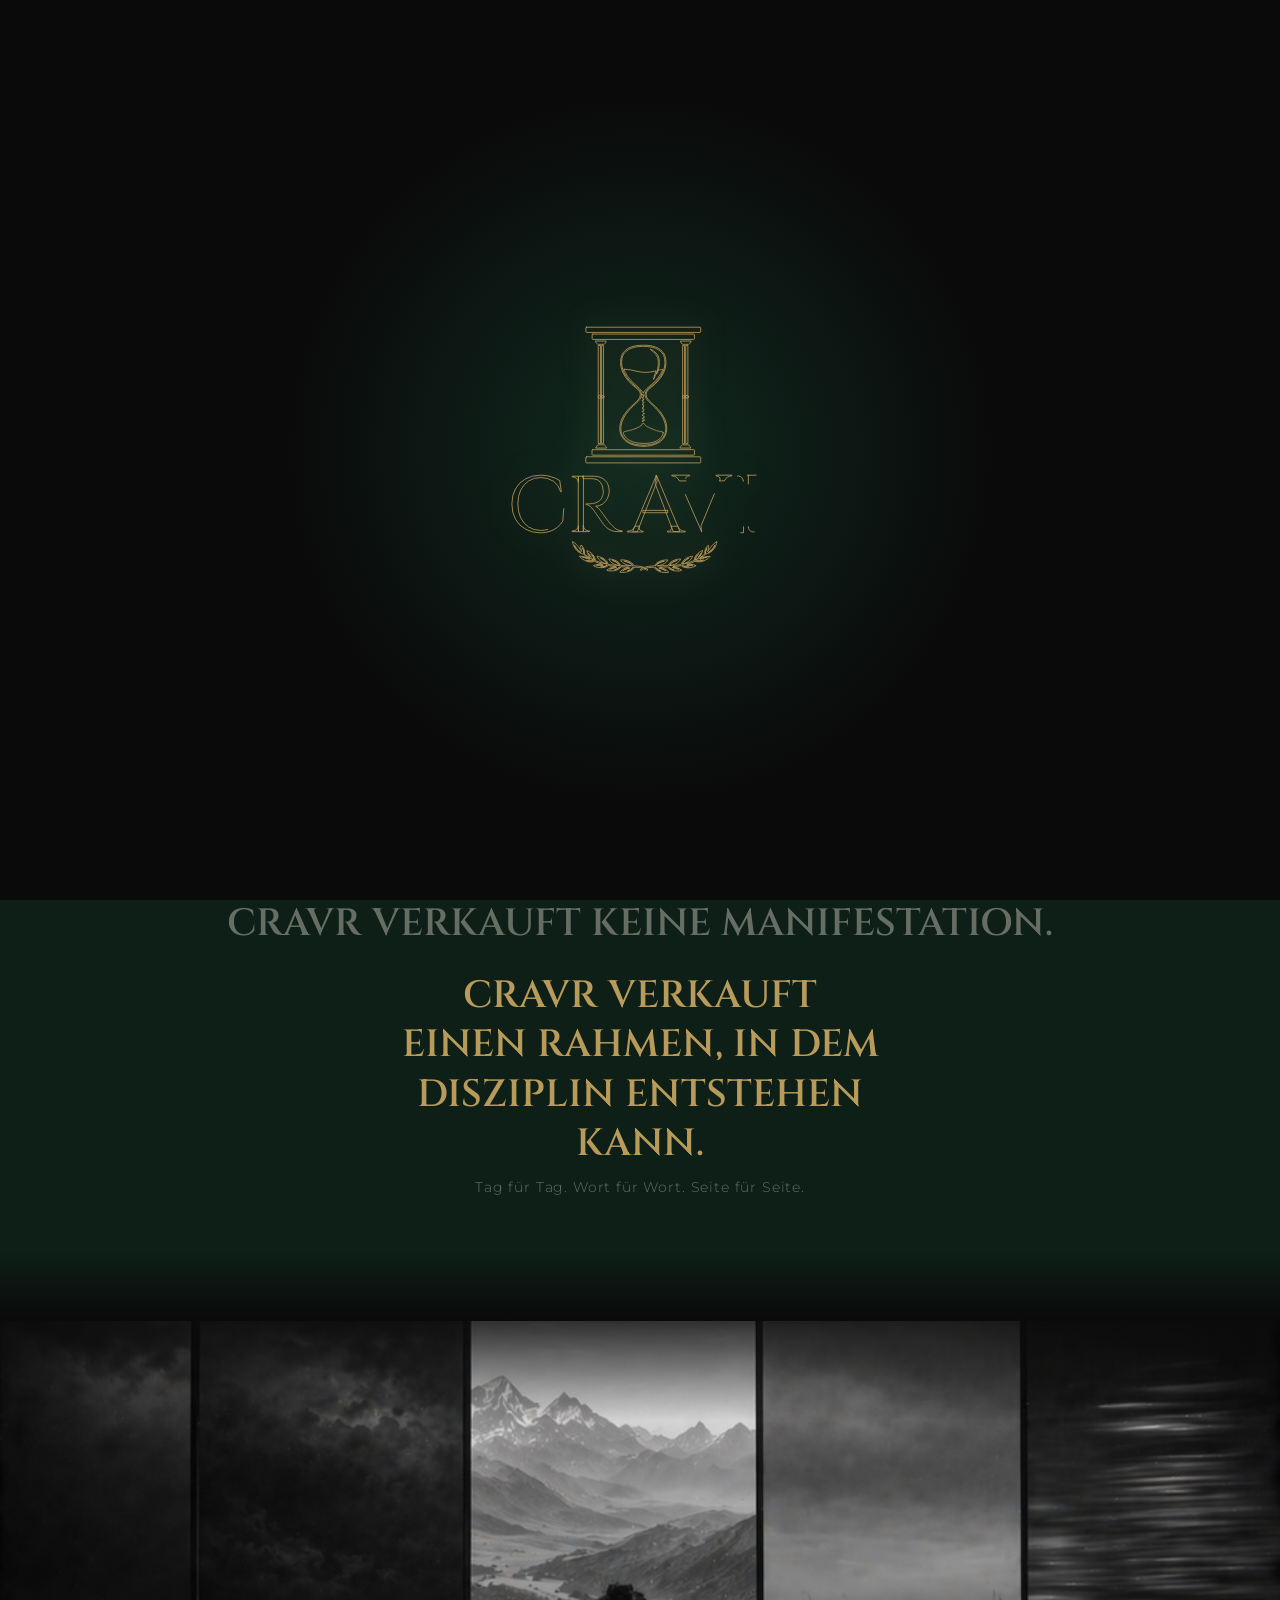
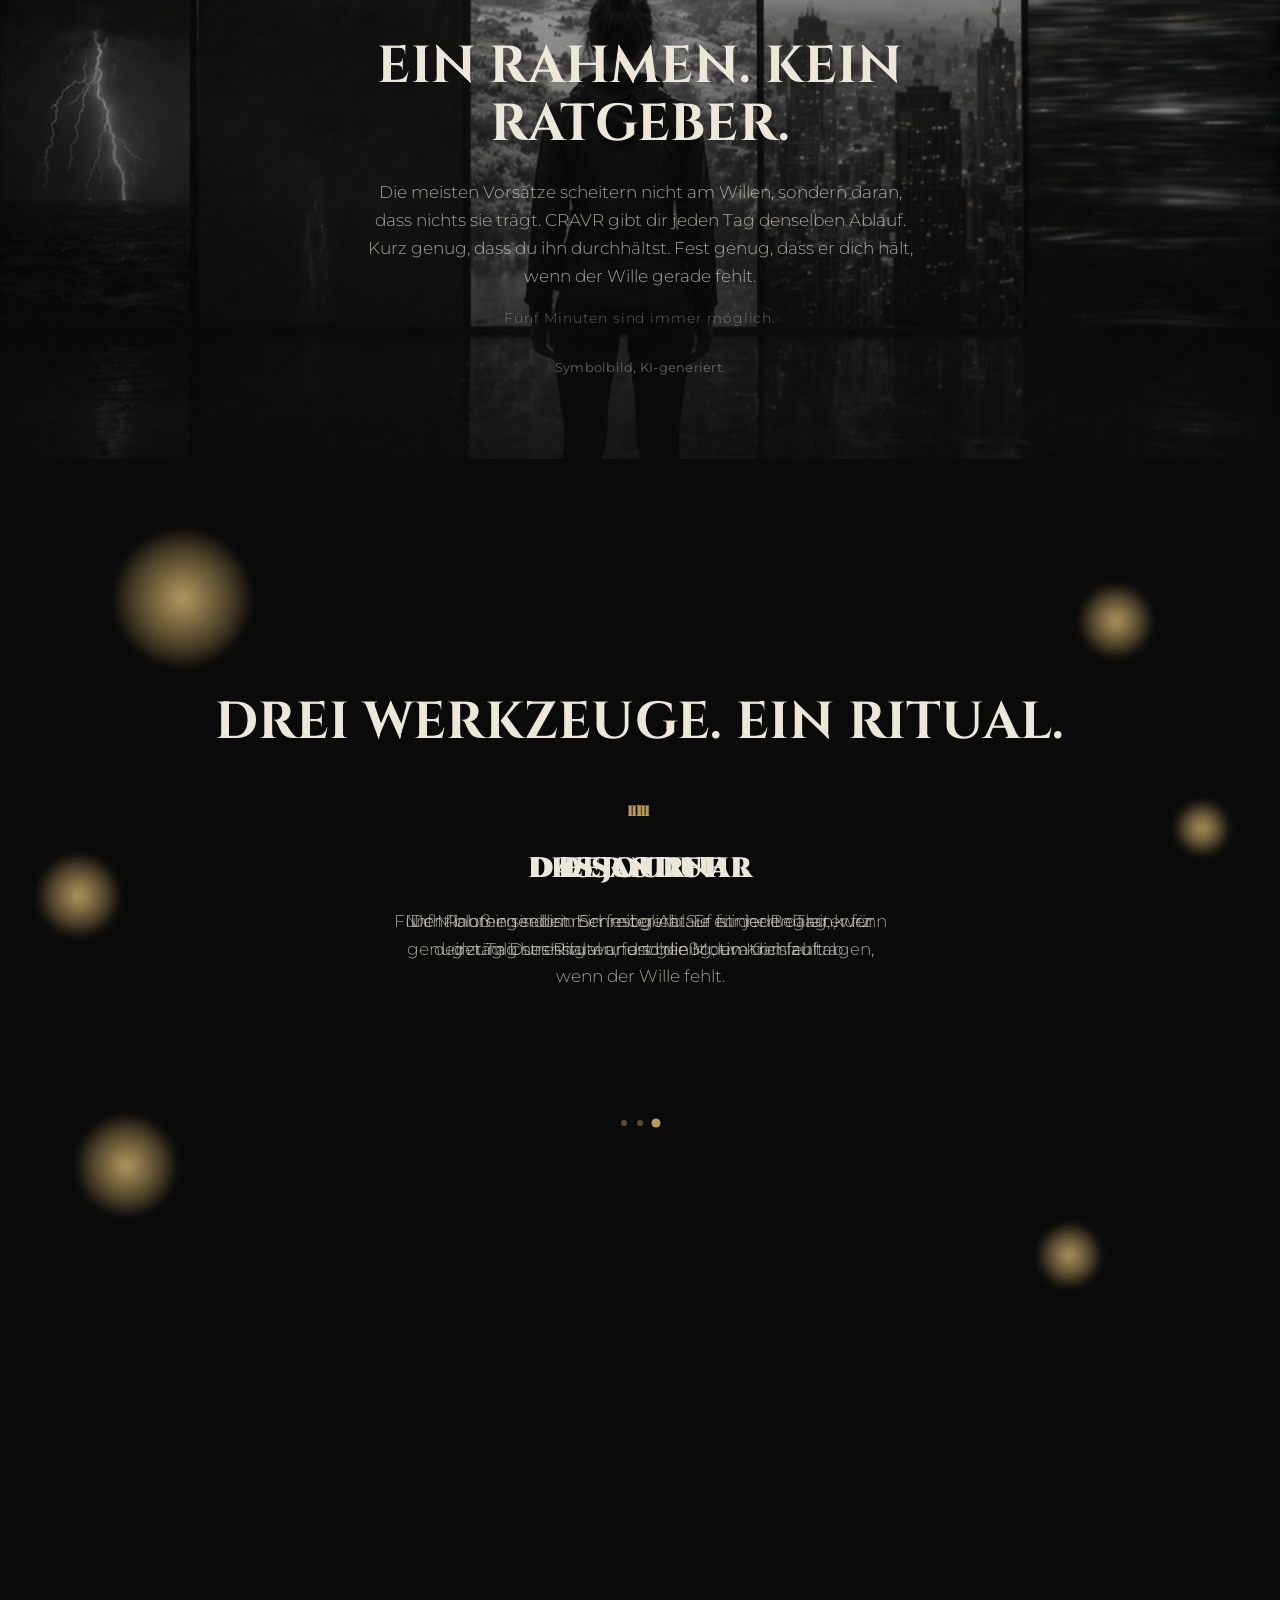
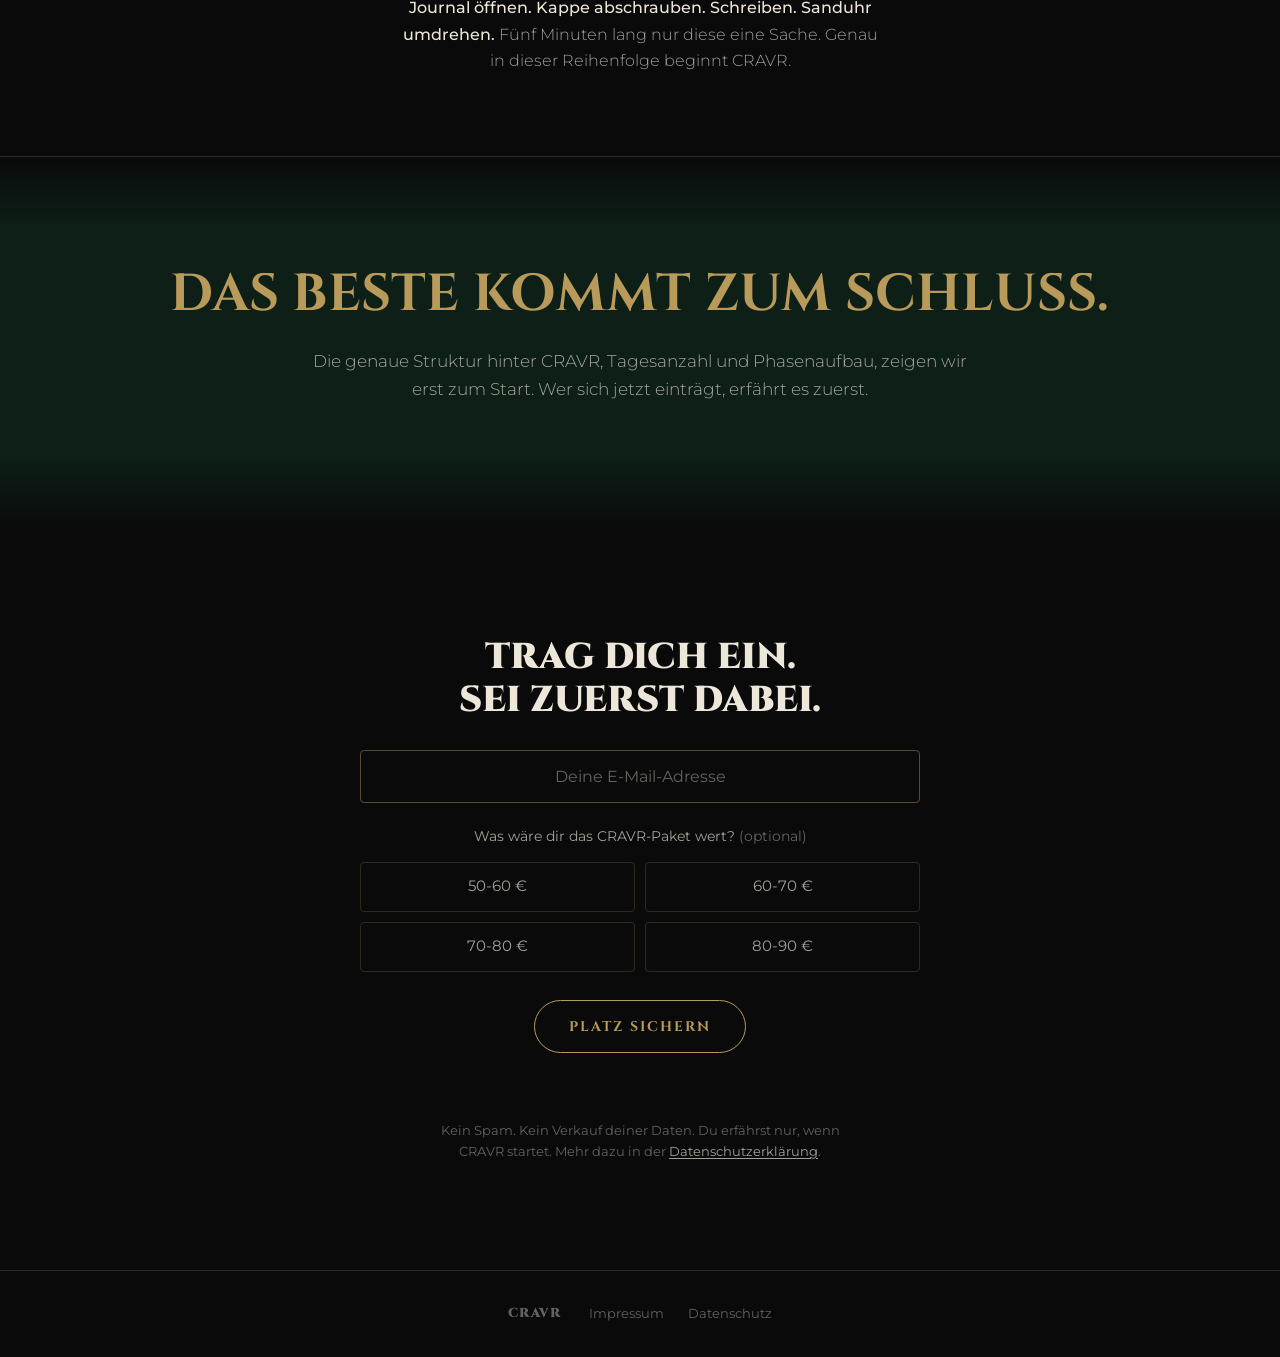
==== commit b49c6b3f: "Preis-Signal auf realistische Brackets umgestellt (50-60 bis 80-90) Die alten Stufen (unter 30, 30-5" ====
--- a/index.html
+++ b/index.html
@@ -244,20 +244,20 @@
               <legend>Was wäre dir das CRAVR-Paket wert? <span class="optional">(optional)</span></legend>
               <div class="price-options">
                 <label class="price-option">
-                  <input type="radio" name="PRICE_SIGNAL" value="unter_30">
-                  <span>unter 30&nbsp;&euro;</span>
-                </label>
-                <label class="price-option">
-                  <input type="radio" name="PRICE_SIGNAL" value="30_50">
-                  <span>30-50&nbsp;&euro;</span>
-                </label>
-                <label class="price-option">
-                  <input type="radio" name="PRICE_SIGNAL" value="50_70">
-                  <span>50-70&nbsp;&euro;</span>
-                </label>
-                <label class="price-option">
-                  <input type="radio" name="PRICE_SIGNAL" value="ueber_70">
-                  <span>über 70&nbsp;&euro;</span>
+                  <input type="radio" name="PRICE_SIGNAL" value="50_60">
+                  <span>50-60&nbsp;&euro;</span>
+                </label>
+                <label class="price-option">
+                  <input type="radio" name="PRICE_SIGNAL" value="60_70">
+                  <span>60-70&nbsp;&euro;</span>
+                </label>
+                <label class="price-option">
+                  <input type="radio" name="PRICE_SIGNAL" value="70_80">
+                  <span>70-80&nbsp;&euro;</span>
+                </label>
+                <label class="price-option">
+                  <input type="radio" name="PRICE_SIGNAL" value="80_90">
+                  <span>80-90&nbsp;&euro;</span>
                 </label>
               </div>
             </fieldset>
--- a/styles.css
+++ b/styles.css
@@ -120,7 +120,23 @@
   position: fixed;
   inset: 0;
   z-index: 1000;
-  background: radial-gradient(ellipse at center, rgba(13, 31, 23, 0.55) 0%, rgba(10, 10, 10, 0.9) 62%, #0a0a0a 100%);
+  /* Solide Basis, kein Durchscheinen der Seite dahinter. Der gruene
+     Schimmer sitzt als eigene, dezent pulsierende Kreisflaeche obendrauf
+     (siehe ::before), statt Teil dieses Verlaufs zu sein. */
+  background: #0a0a0a;
+}
+
+html.intro-run .intro-backdrop::before {
+  content: "";
+  position: absolute;
+  inset: 0;
+  background: radial-gradient(circle at center, rgba(20, 64, 46, 0.6) 0%, rgba(20, 64, 46, 0) 45%);
+  animation: intro-glow-pulse 4s ease-in-out infinite alternate;
+}
+
+@keyframes intro-glow-pulse {
+  from { opacity: 0.55; }
+  to   { opacity: 1; }
 }
 
 html.intro-run body {
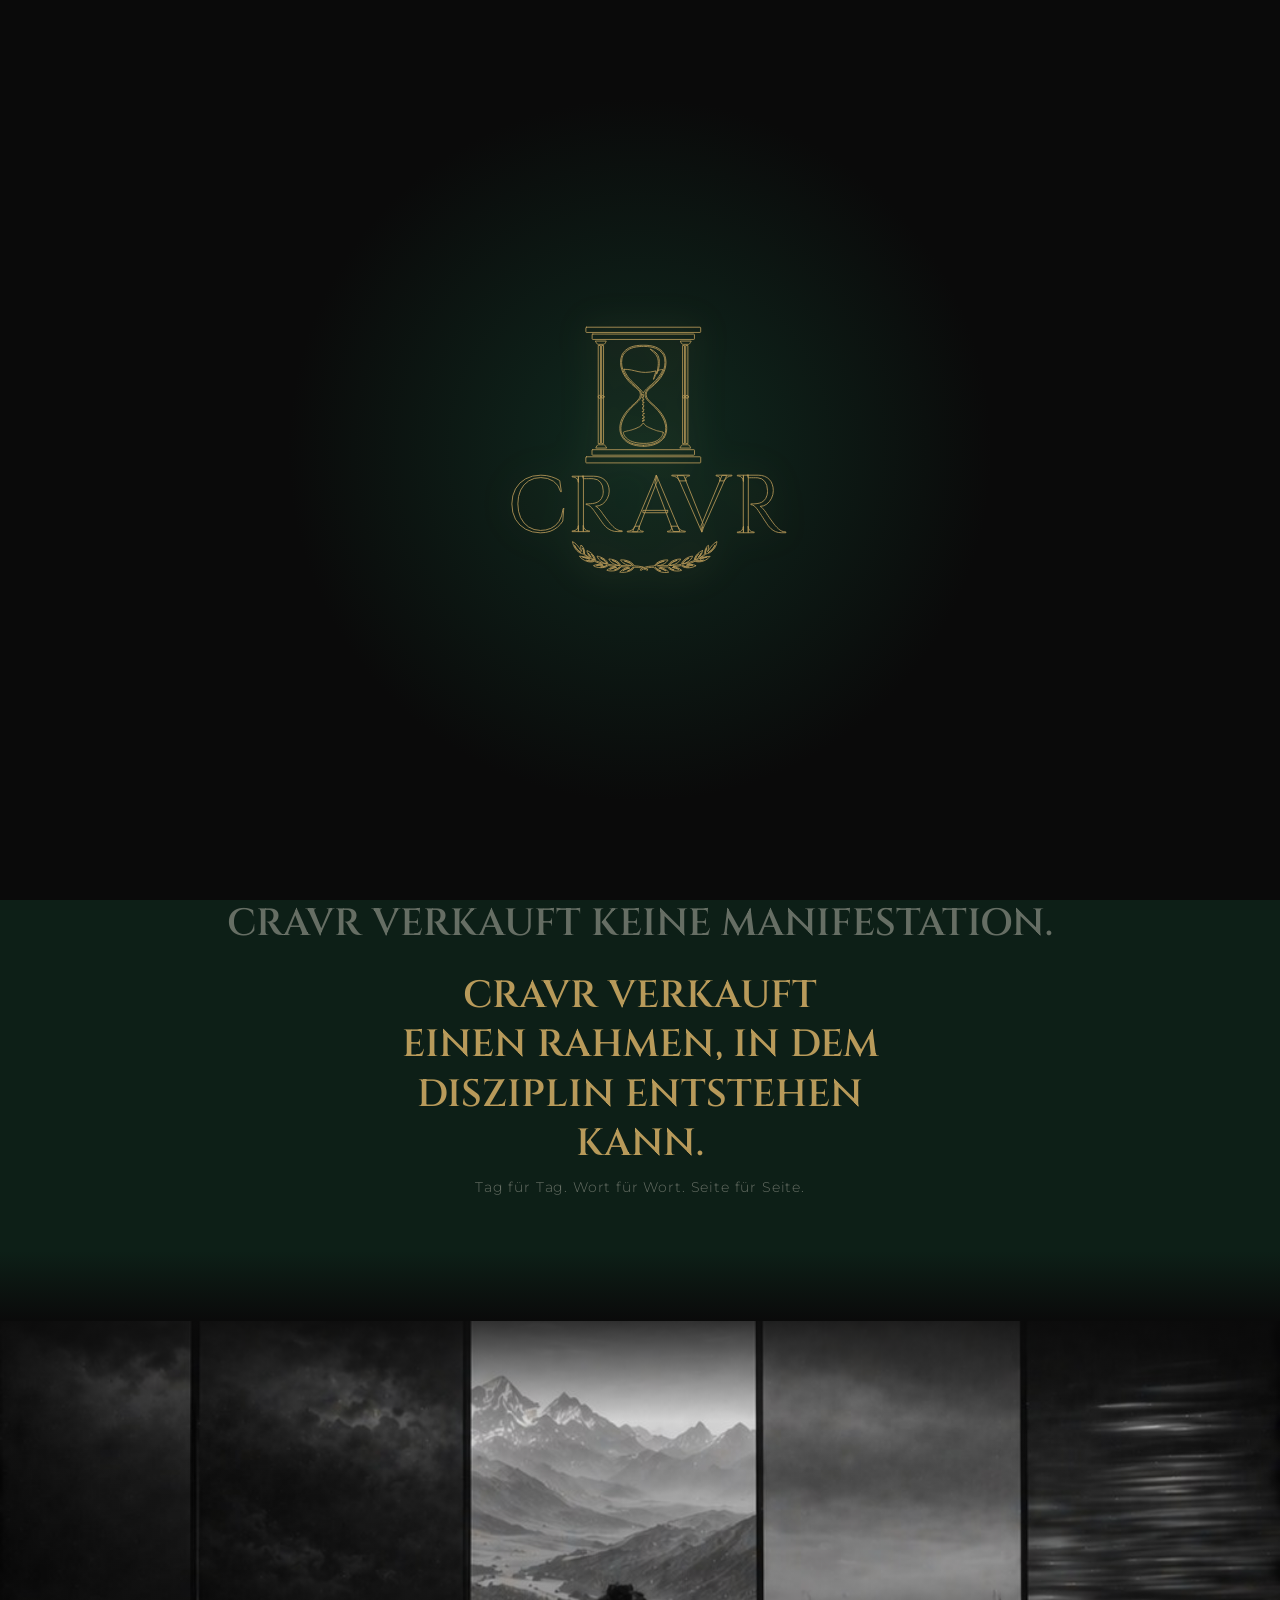
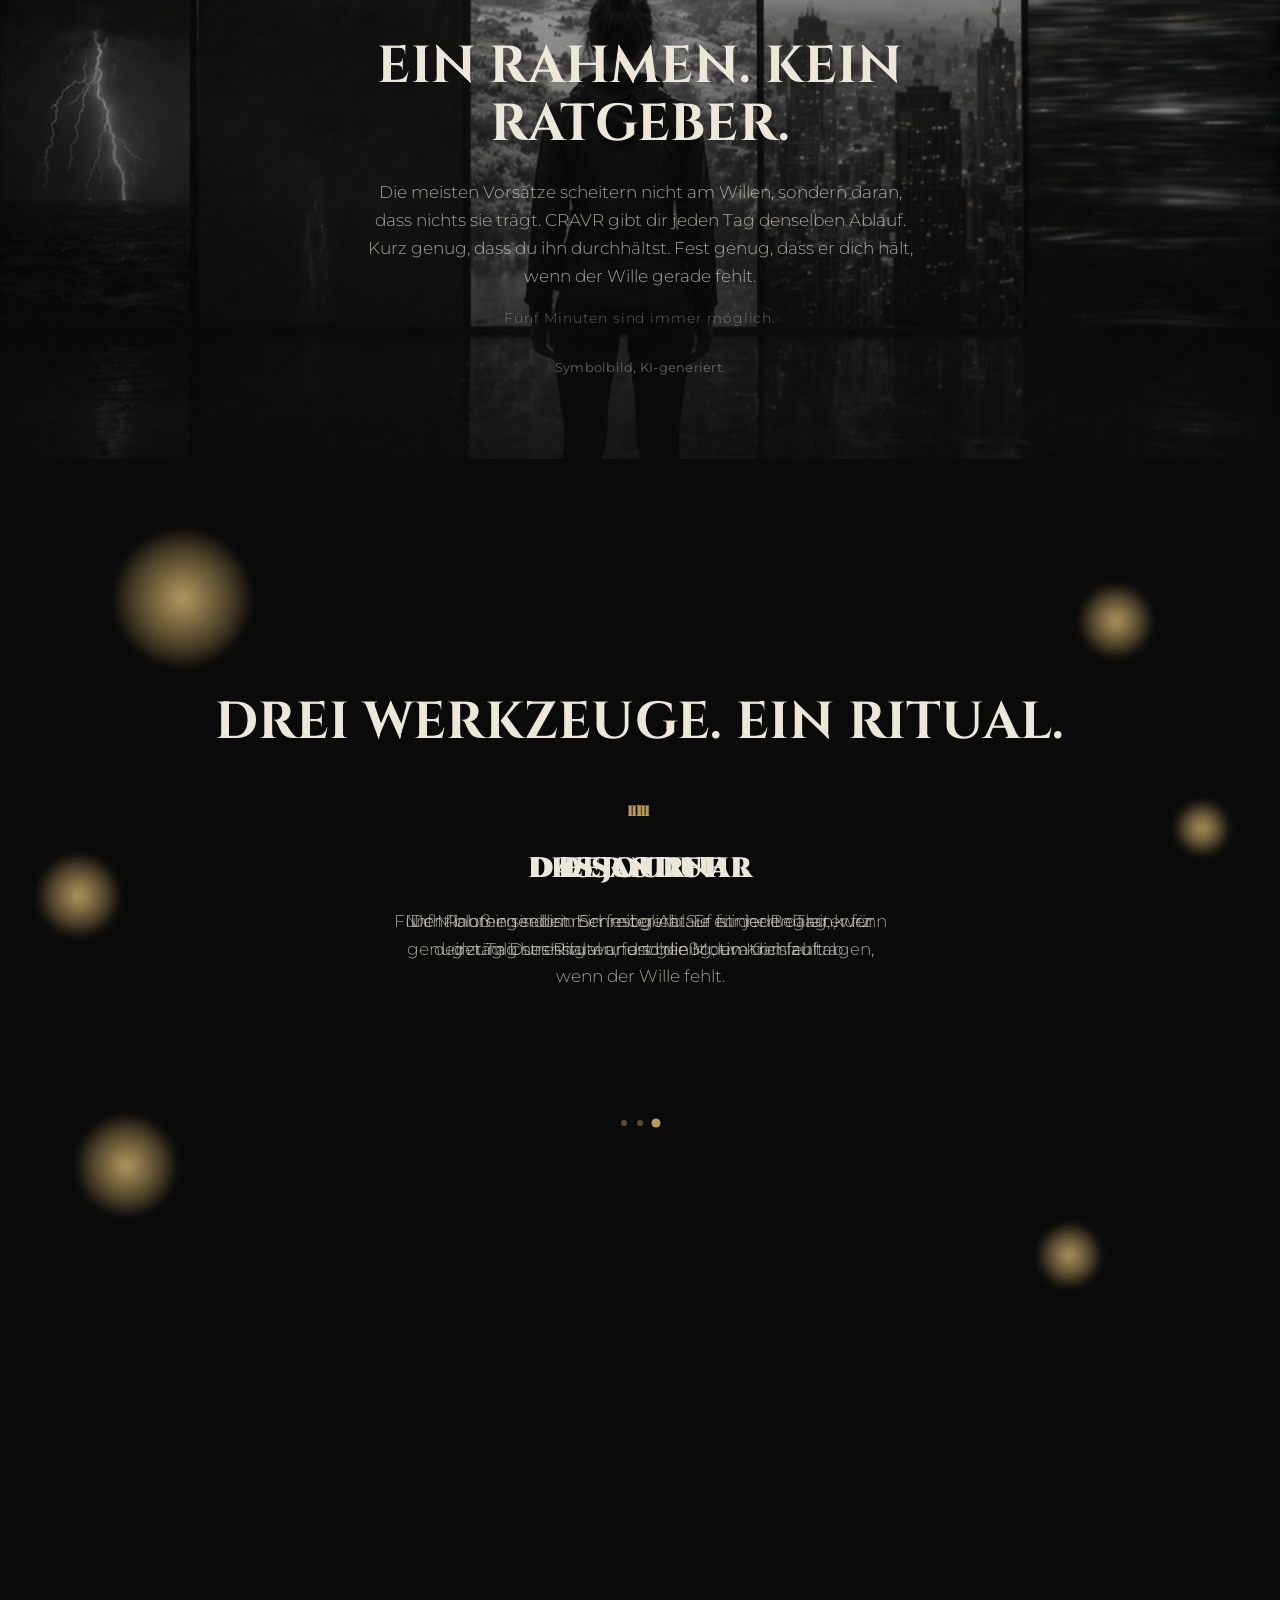
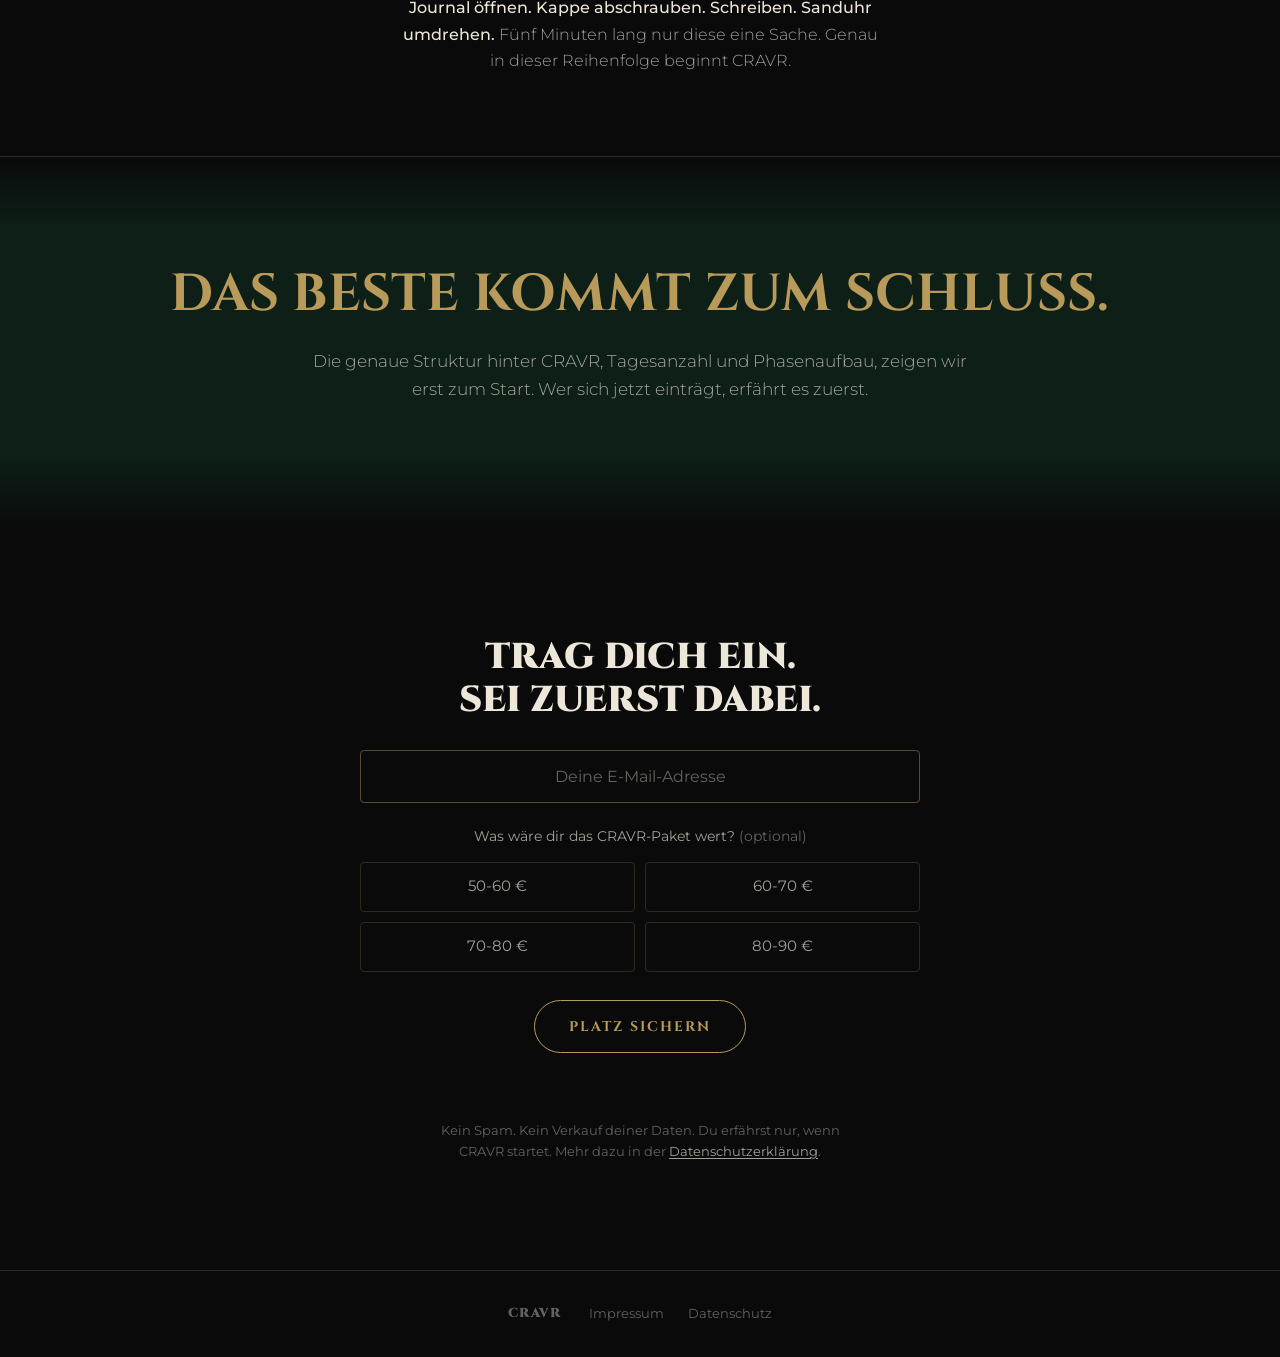
==== commit caebf389: "Kleines Logo in der Kopfzeile zeigt die gefuellte statt der Linien-Fassung Das Logo in der Kopfzeile" ====
--- a/index.html
+++ b/index.html
@@ -95,6 +95,10 @@
       </g>
   </svg>
 
+  <!-- Blendet ganz am Ende des Andockens ueber die Linien-Fassung, siehe
+       intro.js/render(). Zeigt im Ruhezustand die gefuellte Logo-Version. -->
+  <img class="intro-docked-logo" id="intro-docked-logo" src="assets/logo.svg" alt="CRAVR">
+
   <div class="noise" aria-hidden="true"></div>
 
   <!-- Fester Kopfbereich: immer sichtbar, enthaelt zwei unsichtbare
--- a/styles.css
+++ b/styles.css
@@ -177,6 +177,25 @@
 html.intro-run .intro-mark .piece,
 html.intro-run .intro-mark .draw {
   opacity: 0;
+}
+
+/* Gefuellte Logo-Fassung, blendet erst ganz am Ende des Andockens ueber die
+   Linien-Fassung (siehe intro.js/render()). Ohne JS/bei reduzierter Bewegung
+   bleibt sie verborgen, dann gibt es keinen animierten Ruhezustand oben. */
+.intro-docked-logo {
+  display: none;
+}
+
+html.intro-run .intro-docked-logo {
+  display: block;
+  position: fixed;
+  top: 0;
+  left: 0;
+  width: min(46vw, 380px);
+  height: auto;
+  z-index: 1001;
+  opacity: 0;
+  pointer-events: none;
 }
 
 @media (prefers-reduced-motion: reduce) {
